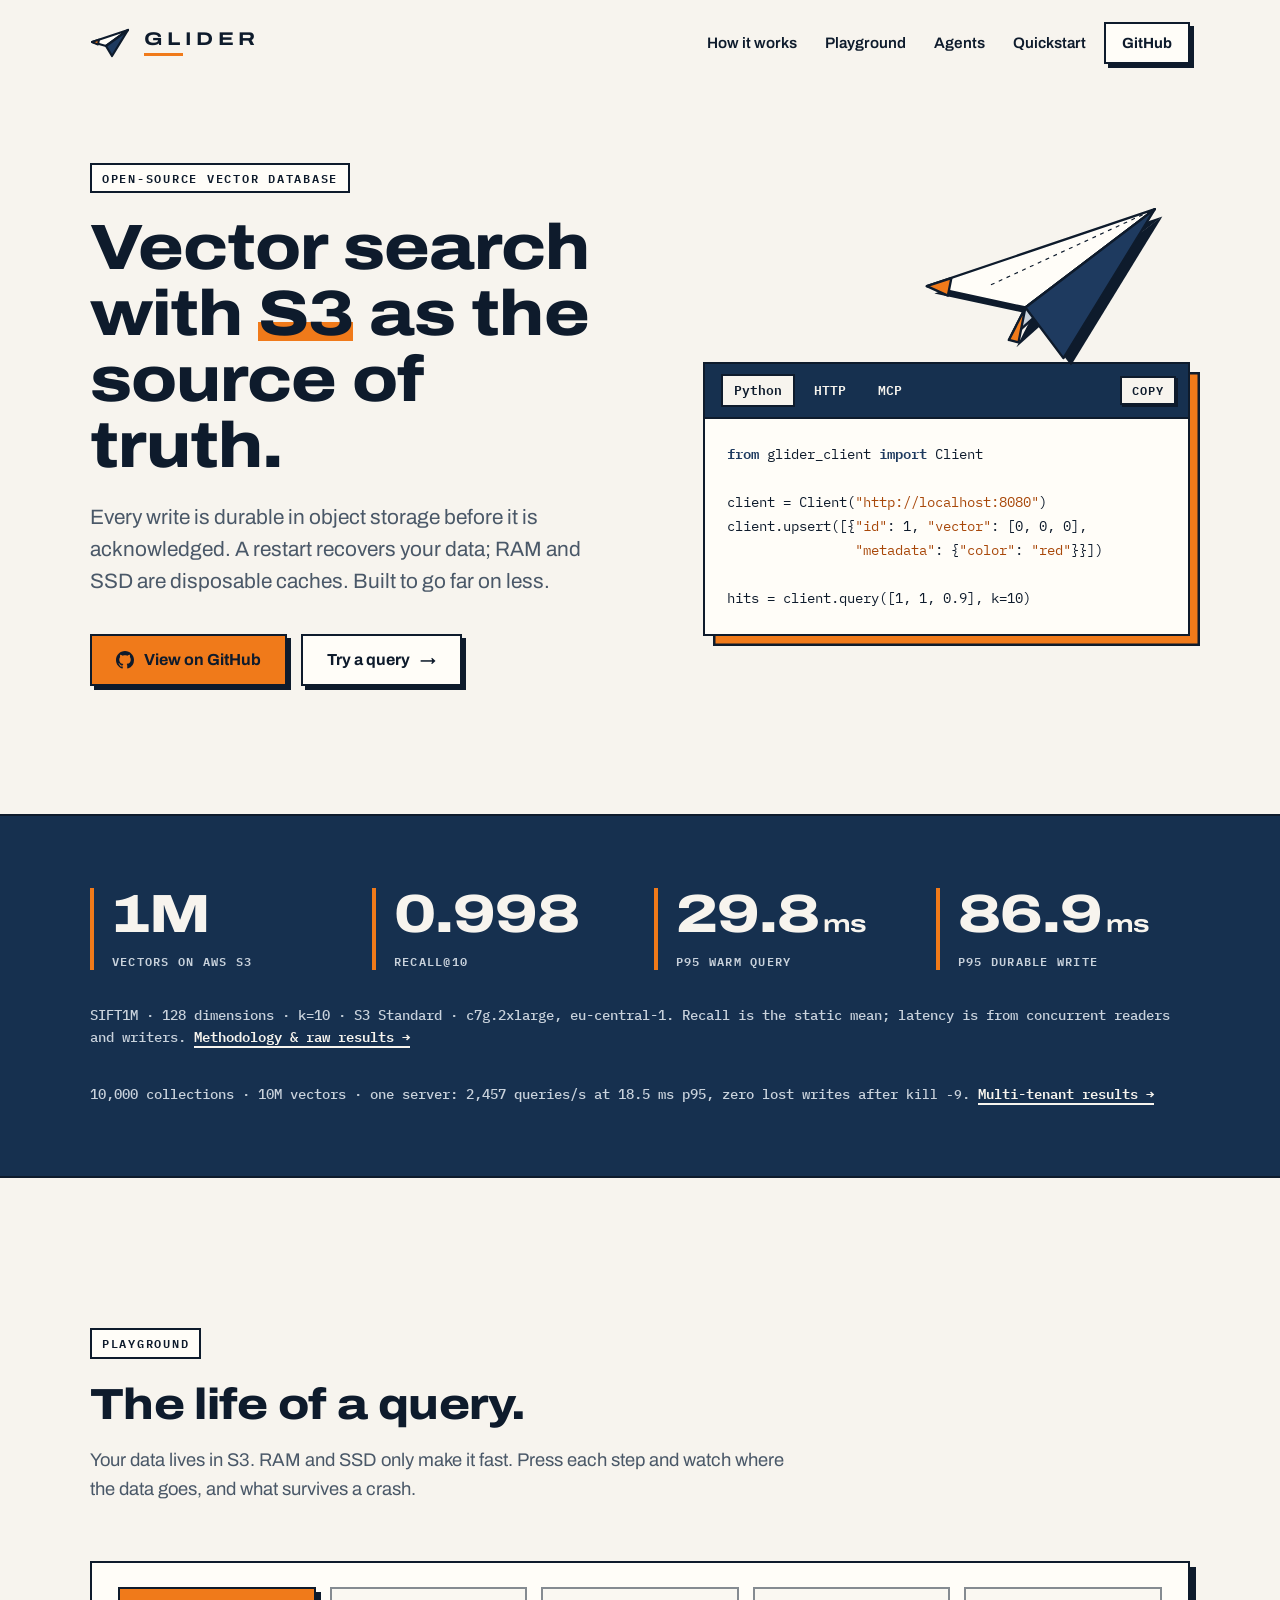
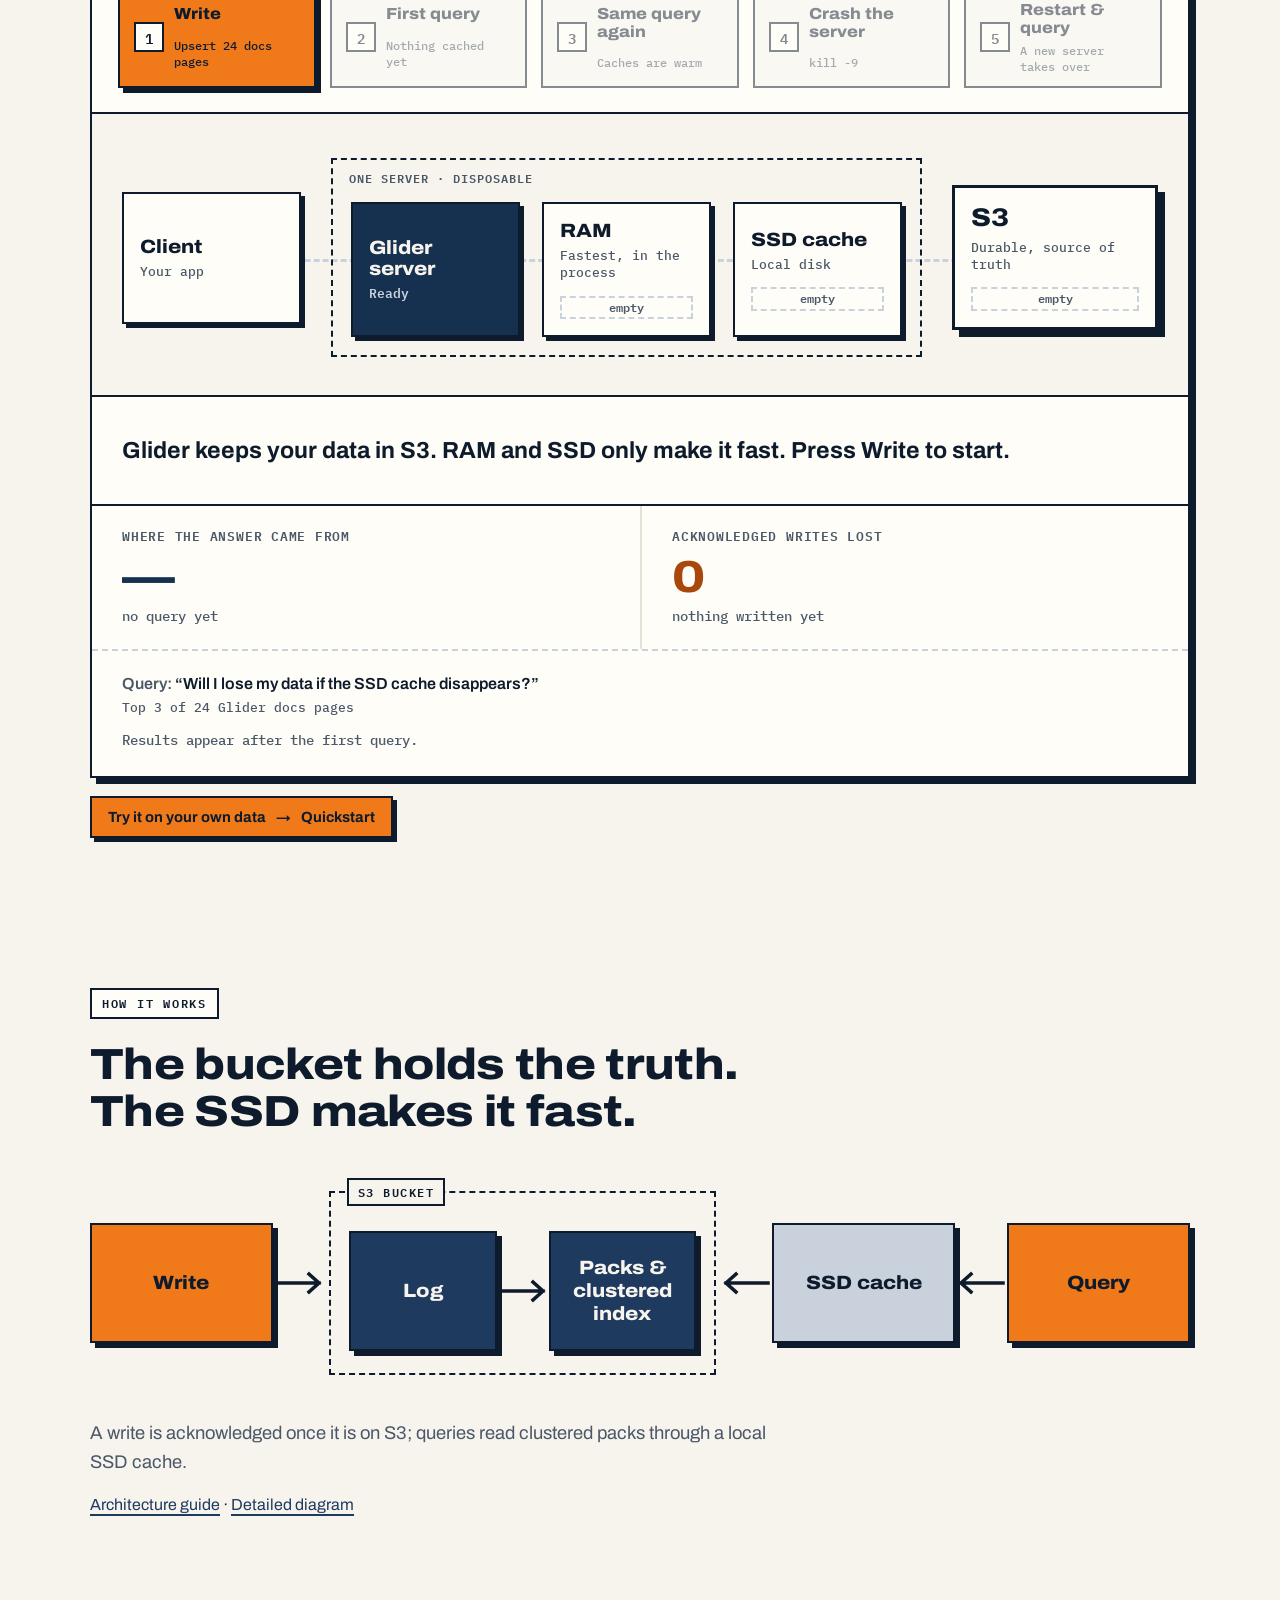
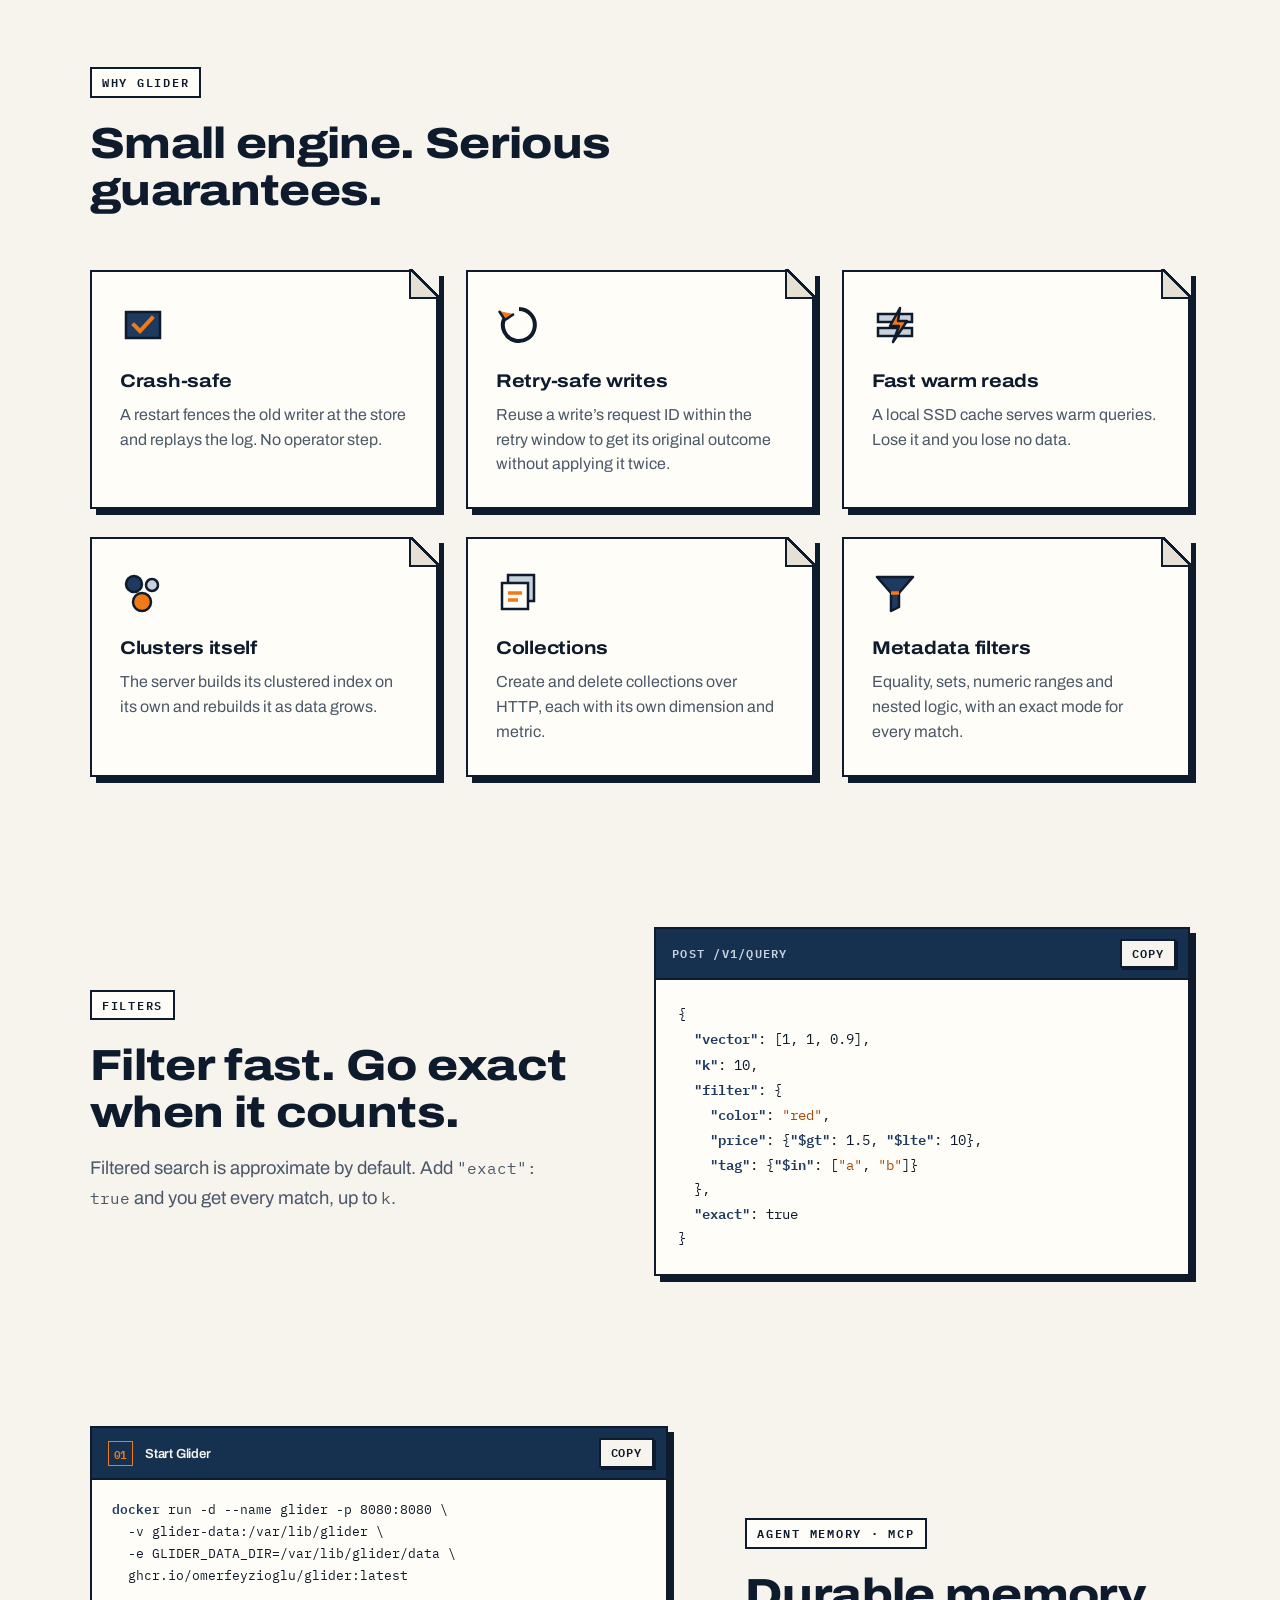
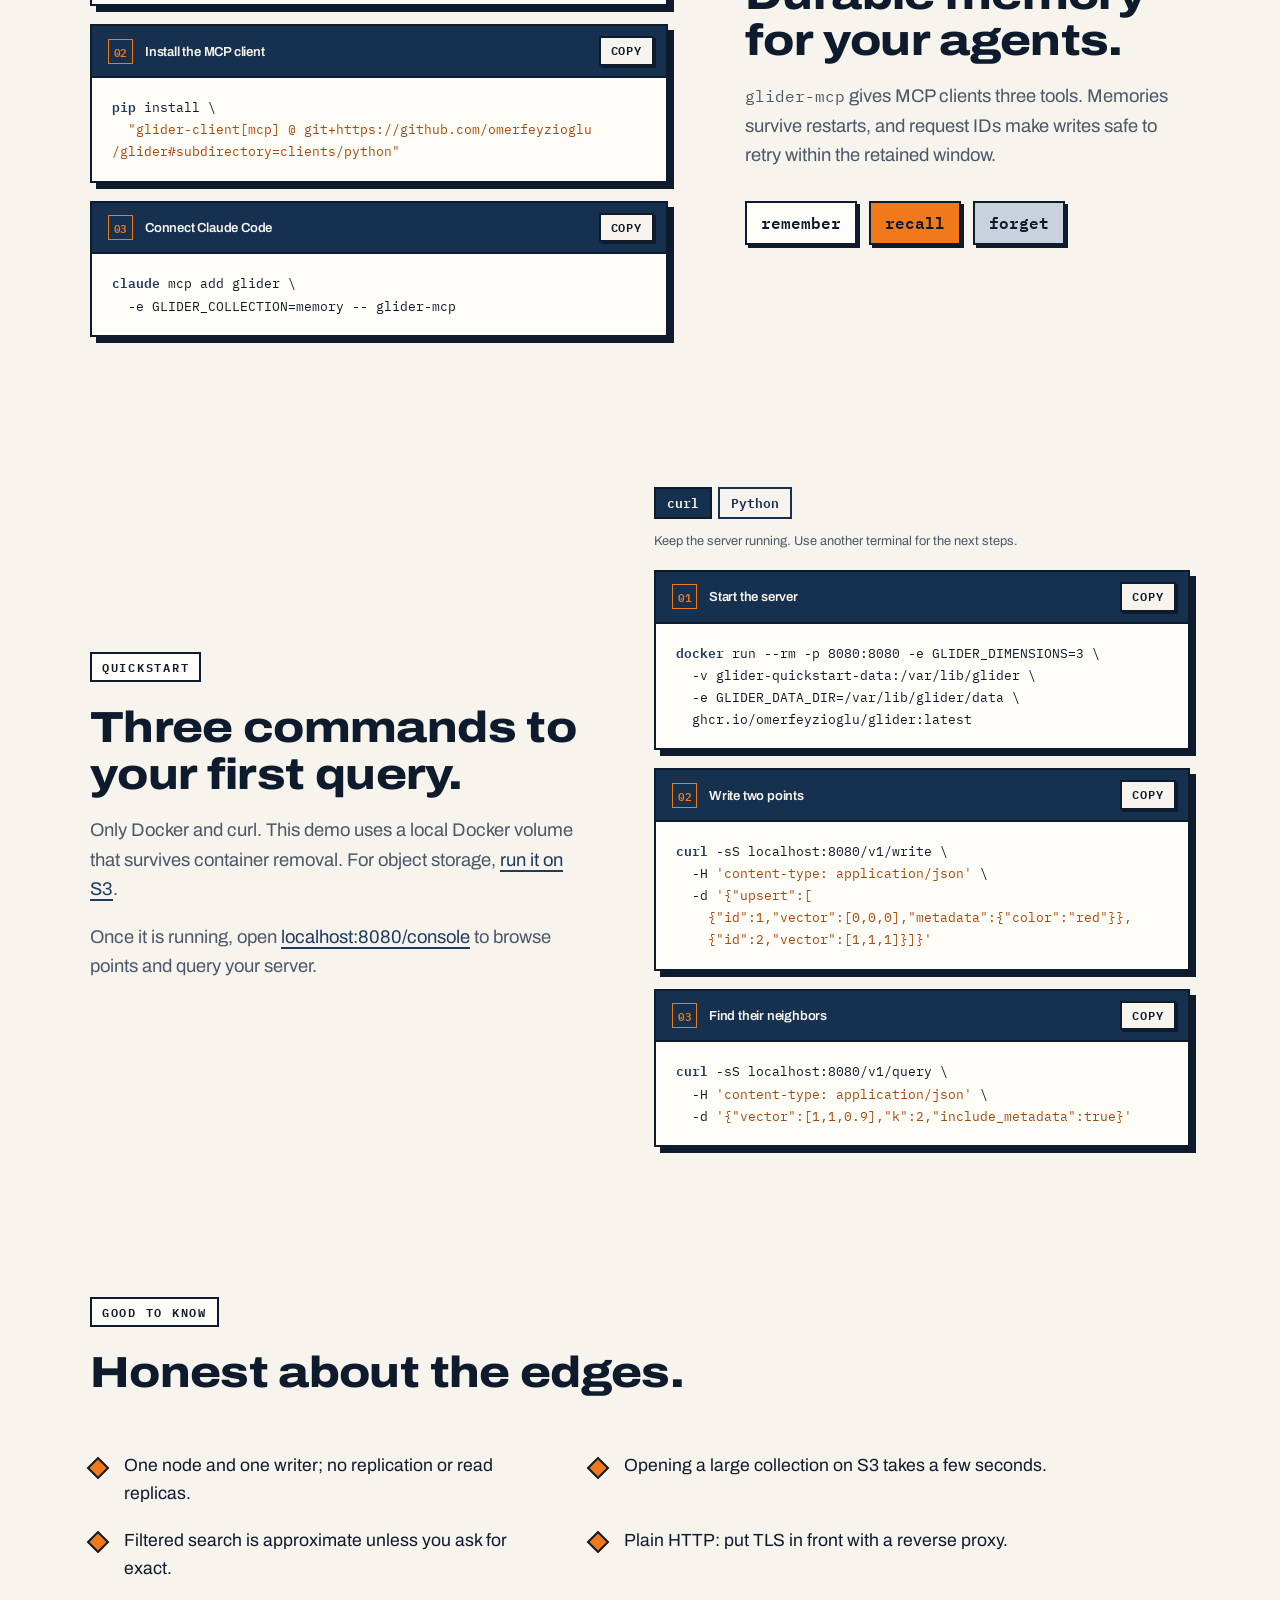
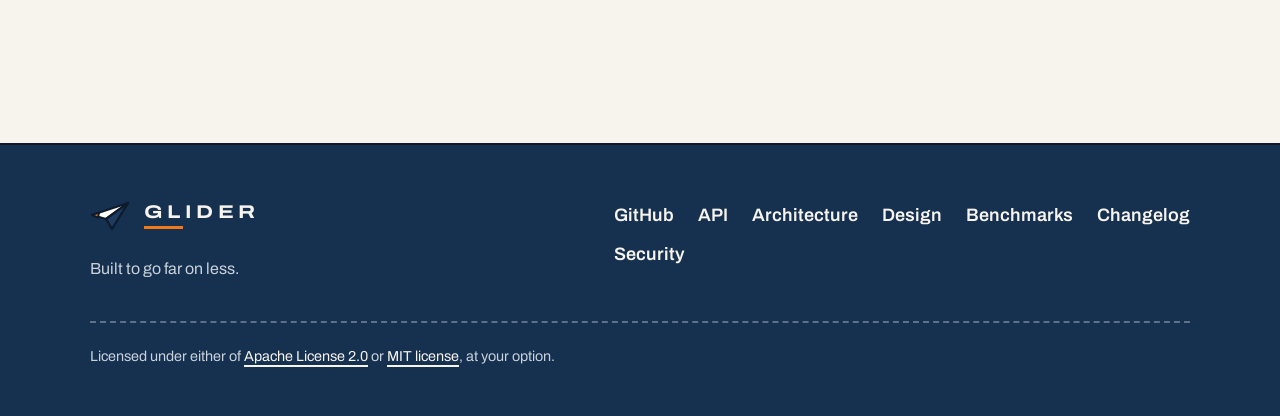
==== site/index.html @ b4ac7ab4 "site: drop the latency counter from the playground The playground shows where each answer came from " ====
<!doctype html>
<html lang="en">
<head>
<meta charset="utf-8">
<meta name="viewport" content="width=device-width, initial-scale=1">
<title>Glider: a vector database with S3 as the source of truth</title>
<meta name="description" content="Glider is an open-source, single-node vector database written in Rust. Object storage is the durable state; crash-safe takeover, clustered ANN search, collections and metadata filters over HTTP/JSON.">
<meta name="color-scheme" content="light">
<meta name="theme-color" content="#F7F4EE">
<meta property="og:title" content="Glider: a vector database with S3 as the source of truth">
<meta property="og:description" content="Single-node, crash-safe vector database in Rust. Durable state lives in S3; local RAM and SSD only accelerate reads. Built to go far on less.">
<meta property="og:type" content="website">
<link rel="icon" href="favicon.svg" type="image/svg+xml">
<link rel="stylesheet" href="playground.css">
<link rel="preconnect" href="https://fonts.googleapis.com">
<link rel="preconnect" href="https://fonts.gstatic.com" crossorigin>
<link rel="stylesheet" href="https://fonts.googleapis.com/css2?family=Archivo:wdth,wght@100..125,400..800&family=IBM+Plex+Mono:wght@400;500;600&display=swap">
<style>
:root{
  --paper:#F7F4EE; --sheet:#FFFDF8; --fold:#E6E0D4;
  --ink:#0E1B2C; --navy:#16304F; --steel:#1E3A5F; --silver:#C9D2DC;
  --orange:#F07A1A; --orange-ink:#A8480A;
  --muted:#4A5868;
  --line:2.5px;
  --sans:"Archivo",ui-sans-serif,system-ui,-apple-system,"Segoe UI",Roboto,sans-serif;
  --mono:"IBM Plex Mono",ui-monospace,SFMono-Regular,Menlo,Consolas,monospace;
  --gutter:clamp(16px,4vw,40px);
}
*,*::before,*::after{box-sizing:border-box}
html{scroll-behavior:smooth;scroll-padding-top:24px}
body{margin:0;background:var(--paper);color:var(--ink);font:400 18px/1.6 var(--sans);-webkit-font-smoothing:antialiased;-webkit-text-size-adjust:100%;overflow-x:hidden}
img,svg{max-width:100%}
a{color:var(--steel);text-decoration-thickness:2px;text-underline-offset:4px}
a:hover{color:var(--orange-ink)}
:focus-visible{outline:3px solid var(--orange);outline-offset:3px}
p{margin:0}
code{font-family:var(--mono);font-size:.88em}
.wrap{max-width:1180px;margin:0 auto;padding:0 var(--gutter)}
.skip{position:absolute;left:-999px;top:8px;z-index:50;background:var(--ink);color:var(--paper);padding:10px 14px}
.skip:focus{left:8px}
.sr{position:absolute;width:1px;height:1px;margin:-1px;overflow:hidden;clip-path:inset(50%);white-space:nowrap}

/* paper sheets */
.sheet{position:relative;background:var(--sheet);border:var(--line) solid var(--ink);box-shadow:6px 6px 0 var(--ink)}
.dog::after{content:"";position:absolute;top:calc(-1 * var(--line));right:calc(-1 * var(--line));width:30px;height:30px;
  background:linear-gradient(225deg,var(--under,var(--paper)) calc(50% - 1px),var(--ink) calc(50% - 1px) calc(50% + 1.5px),var(--fold) calc(50% + 1.5px));
  border-left:var(--line) solid var(--ink);border-bottom:var(--line) solid var(--ink)}
.stack{box-shadow:10px 10px 0 calc(-1 * var(--line)) var(--orange),10px 10px 0 0 var(--ink)}

/* type */
h1,h2,h3{font-family:var(--sans);font-stretch:115%;font-weight:800;color:var(--ink);margin:0;letter-spacing:-.015em;overflow-wrap:break-word}
h1{font-size:clamp(2.2rem,5vw,4rem);line-height:1.03}
h2{font-size:clamp(1.8rem,3.4vw,2.75rem);line-height:1.08}
h3{font-size:1.15rem;line-height:1.25;font-weight:700}
.eyebrow{display:inline-block;font:600 .78rem/1 var(--mono);letter-spacing:.14em;text-transform:uppercase;color:var(--ink);background:var(--sheet);border:2px solid var(--ink);padding:7px 10px;margin-bottom:22px}
.lede{font-size:clamp(1.1rem,1.8vw,1.3rem);line-height:1.55;color:var(--muted);max-width:32rem;margin-top:22px}
.new{display:inline-block;font:600 .7rem/1 var(--mono);letter-spacing:.08em;text-transform:uppercase;background:var(--orange);color:var(--ink);border:2px solid var(--ink);padding:5px 7px;vertical-align:middle;transform:rotate(-2deg)}

/* header */
.top{padding:22px 0}
.top .wrap{display:flex;align-items:center;justify-content:space-between;gap:16px}
.brand{display:inline-flex;align-items:center;gap:14px;text-decoration:none;color:var(--ink)}
.brand svg{width:40px;height:30px;flex:none}
.word{display:inline-block;font:700 1.15rem/1 var(--sans);font-stretch:125%;letter-spacing:.24em;text-transform:uppercase;padding-bottom:8px;background:linear-gradient(var(--orange),var(--orange)) left bottom/34% 3px no-repeat}
.nav{display:flex;align-items:center;gap:6px}
.nav ul{display:flex;gap:4px;list-style:none;margin:0;padding:0}
.nav ul a{display:block;color:var(--ink);text-decoration:none;font-weight:600;font-size:.95rem;padding:8px 12px}
.nav ul a:hover{background:var(--sheet);box-shadow:inset 0 0 0 2px var(--ink)}
@media (max-width:820px){.nav ul{display:none}}

/* buttons */
.btn{display:inline-flex;align-items:center;gap:10px;min-height:52px;padding:0 24px;font:700 1rem/1 var(--sans);text-decoration:none;color:var(--ink);background:var(--sheet);border:var(--line) solid var(--ink);box-shadow:4px 4px 0 var(--ink);transition:transform .12s ease,box-shadow .12s ease}
.btn:hover{transform:translate(-2px,-2px);box-shadow:6px 6px 0 var(--ink);color:var(--ink)}
.btn:active{transform:translate(4px,4px);box-shadow:0 0 0 var(--ink)}
.btn.go{background:var(--orange)}
.btn.sm{min-height:42px;padding:0 16px;font-size:.92rem}
.btn svg{width:18px;height:18px}
.ctas{display:flex;flex-wrap:wrap;gap:14px;margin-top:36px}

section{padding:clamp(88px,12vw,150px) 0 0}

/* hero */
.hero{padding-top:clamp(36px,6vw,80px)}
.hero-grid{display:grid;grid-template-columns:minmax(0,1.1fr) minmax(0,1fr);gap:clamp(40px,6vw,80px);align-items:center}
.hero h1 .hl{background:linear-gradient(transparent 62%,var(--orange) 62%,var(--orange) 90%,transparent 90%)}
.hero-art{position:relative;padding-top:150px}
.plane{position:absolute;top:-6px;right:4%;width:min(250px,56%);z-index:2;transform:rotate(-4deg)}
@media (max-width:940px){.hero-grid{grid-template-columns:minmax(0,1fr)}.hero-art{padding-top:120px}.plane{width:min(190px,52%);top:0}}

/* code card */
.card{min-width:0}
.card-head{display:flex;align-items:center;justify-content:space-between;gap:12px;background:var(--navy);border-bottom:var(--line) solid var(--ink);padding:10px 12px 10px 16px}
.card-title{font:600 .78rem/1 var(--mono);letter-spacing:.1em;text-transform:uppercase;color:var(--silver)}
.tabs{display:flex;gap:6px}
.tabs button{appearance:none;cursor:pointer;font:600 .8rem/1 var(--mono);padding:8px 11px;color:var(--paper);background:transparent;border:2px solid transparent}
.tabs button:hover{border-color:var(--silver)}
.tabs button[aria-selected="true"]{background:var(--paper);color:var(--ink);border-color:var(--ink)}
.card pre{margin:0;padding:22px 22px 24px;overflow-x:auto;font:400 .86rem/1.75 var(--mono);color:var(--ink);background:var(--sheet)}
.card pre code{font-size:inherit}
.card-foot{display:flex;align-items:center;justify-content:space-between;gap:12px;border-top:2px dashed var(--silver);padding:10px 12px 10px 22px;font:500 .74rem/1.3 var(--mono);color:var(--muted)}
.copy{appearance:none;cursor:pointer;font:600 .74rem/1 var(--mono);letter-spacing:.08em;text-transform:uppercase;color:var(--ink);background:var(--sheet);border:2px solid var(--ink);box-shadow:2px 2px 0 var(--ink);padding:7px 10px}
.copy:active{transform:translate(2px,2px);box-shadow:none}
.card-head .copy{background:var(--paper)}
.k{color:var(--steel);font-weight:600}
.s{color:var(--orange-ink)}
.c{color:#5B6878;font-style:italic}
.p{color:#5B6878;user-select:none}

/* Numbered setup commands */
.setup{min-width:0}.setup-steps{display:grid;gap:18px}.setup-title{display:flex;align-items:center;gap:12px;font:600 .82rem/1.3 var(--sans);color:var(--paper);margin:0}.setup-number{display:grid;place-items:center;flex:none;width:25px;height:25px;border:1px solid var(--orange);color:var(--orange);font:600 .7rem var(--mono)}.setup-step pre{padding:18px 20px;font-size:.79rem;white-space:pre-wrap;overflow-wrap:anywhere}.setup-tabs{margin-bottom:12px}.setup-tabs button{color:var(--navy);border-color:var(--navy)}.setup-tabs button[aria-selected="true"]{background:var(--navy);color:var(--paper)}.setup-tabs button:hover{border-color:var(--orange)}.setup-hint{font-size:.8rem;color:var(--muted);margin:0 0 18px}.setup-step code .s{overflow-wrap:anywhere}.setup-step .copy{flex:none}

/* proof band */
.band{background:var(--navy);color:var(--paper);border-top:var(--line) solid var(--ink);border-bottom:var(--line) solid var(--ink);margin-top:clamp(80px,10vw,130px);padding:clamp(44px,6vw,72px) 0}
.facts{display:grid;grid-template-columns:repeat(4,minmax(0,1fr));gap:28px;margin:0}
.facts div{border-left:4px solid var(--orange);padding-left:18px}
.facts dt{font:600 .78rem/1.3 var(--mono);letter-spacing:.1em;text-transform:uppercase;color:var(--silver);margin-top:12px}
.facts dd{margin:0;font:800 clamp(2.2rem,4.2vw,3.4rem)/1 var(--sans);font-stretch:125%;letter-spacing:-.02em;color:var(--paper)}
.facts dd small{font-size:.45em;font-weight:700;margin-left:4px}
.facts{display:flex;flex-wrap:wrap}
.facts>div{flex:1 1 140px;display:flex;flex-direction:column-reverse;justify-content:flex-end}
.band-note{margin-top:34px;font:500 .9rem/1.5 var(--mono);color:var(--silver)}
.band-note a{color:var(--paper);font-weight:600}
.band-note a:hover{color:var(--orange)}

/* section heads */
.head{max-width:44rem;margin-bottom:clamp(36px,5vw,56px)}
.head p:not(.eyebrow){margin-top:18px;font-size:1.15rem;color:var(--muted)}
.two{display:grid;grid-template-columns:minmax(0,1fr) minmax(0,1.1fr);gap:clamp(36px,6vw,80px);align-items:center}
.two .head{margin-bottom:0}
@media (min-width:941px){.two.flip{grid-template-columns:minmax(0,1.3fr) minmax(0,1fr)}.two.flip>.head{order:2}}
@media (max-width:940px){.two{grid-template-columns:minmax(0,1fr)}}

/* architecture */
.arch{display:flex;align-items:center;gap:0}
.node{flex:1 1 0;min-width:0;display:flex;align-items:center;justify-content:center;text-align:center;min-height:120px;padding:18px 14px;font:800 clamp(1rem,1.5vw,1.25rem)/1.2 var(--sans);font-stretch:112%;background:var(--sheet);border:var(--line) solid var(--ink);box-shadow:5px 5px 0 var(--ink)}
.node.s3{background:var(--steel);color:var(--paper)}
.node.cache{background:var(--silver)}
.node.act{background:var(--orange)}
.bucket{flex:2.3 1 0;min-width:0;position:relative;display:flex;align-items:center;border:var(--line) dashed var(--ink);padding:38px 18px 22px;margin:0 4px}
.bucket .tagline{position:absolute;top:-15px;left:16px;font:600 .78rem/1 var(--mono);letter-spacing:.12em;text-transform:uppercase;background:var(--paper);border:2px solid var(--ink);padding:6px 9px}
.arr{flex:none;width:52px;height:24px;display:block}
.arr.back{transform:scaleX(-1)}
.arch-note{margin-top:44px;max-width:44rem;font-size:1.15rem;color:var(--muted)}
.arch-more{margin-top:14px;font-size:1rem}
@media (max-width:860px){
  .arch,.bucket{flex-direction:column;align-items:stretch}
  .node{min-height:76px}
  .bucket{padding:40px 16px 18px;margin:4px 0}
  .arr{align-self:center;width:24px;height:44px}
  .arr svg{display:block}
  .arr{transform:rotate(90deg);width:44px;height:24px;margin:10px 0}
  .arr.back{transform:rotate(-90deg)}
}

/* features */
.grid{display:grid;grid-template-columns:repeat(3,minmax(0,1fr));gap:28px}
.feat{padding:30px 28px 30px;--under:var(--paper)}
.feat .ic{width:46px;height:46px;margin-bottom:22px;display:block}
.feat p{margin-top:10px;color:var(--muted);font-size:1rem;line-height:1.55}
.feat h3 .new{margin-left:6px}
@media (max-width:980px){.grid{grid-template-columns:repeat(2,minmax(0,1fr))}}
@media (max-width:620px){.grid{grid-template-columns:minmax(0,1fr)}}

/* chips */
.chips{display:flex;flex-wrap:wrap;gap:12px;margin:30px 0 0;padding:0;list-style:none}
.chips li{font:600 1rem/1 var(--mono);padding:12px 14px;background:var(--sheet);border:2px solid var(--ink);box-shadow:3px 3px 0 var(--ink)}
.chips li:nth-child(2){background:var(--orange)}
.chips li:nth-child(3){background:var(--silver)}
.fine{margin-top:22px;font-size:.95rem;color:var(--muted)}

/* limits */
.limits{list-style:none;margin:0;padding:0;display:grid;grid-template-columns:repeat(2,minmax(0,1fr));gap:18px 40px;max-width:60rem}
.limits li{font-size:1.1rem;padding-left:34px;position:relative}
.limits li::before{content:"";position:absolute;left:0;top:.42em;width:16px;height:16px;background:var(--orange);border:2px solid var(--ink);transform:rotate(45deg)}
@media (max-width:720px){.limits{grid-template-columns:minmax(0,1fr)}}

/* footer */
footer{margin-top:clamp(100px,13vw,160px);background:var(--navy);color:var(--paper);border-top:var(--line) solid var(--ink);padding:56px 0 48px}
.fgrid{display:flex;flex-wrap:wrap;align-items:flex-start;justify-content:space-between;gap:36px}
footer .brand{color:var(--paper)}
footer .tag{margin-top:16px;color:var(--silver);font-size:1rem}
footer ul{list-style:none;margin:0;padding:0;display:flex;flex-wrap:wrap;gap:10px 24px;max-width:36rem}
footer ul a{color:var(--paper);text-decoration:none;font-weight:600}
footer ul a:hover{color:var(--orange);text-decoration:underline}
footer .lic{margin-top:40px;padding-top:22px;border-top:2px dashed rgba(201,210,220,.4);font-size:.9rem;color:var(--silver)}
footer .lic a{color:var(--paper)}

@media (max-width:600px){.card pre{font-size:.76rem;padding:18px 16px 20px}.feat{padding:24px 22px}}
@media (prefers-reduced-motion: reduce){html{scroll-behavior:auto}.btn,.btn:hover{transition:none;transform:none}}
</style>
</head>
<body>
<a class="skip" href="#main">Skip to content</a>

<svg width="0" height="0" style="position:absolute" aria-hidden="true" focusable="false">
  <defs>
    <symbol id="arrow" viewBox="0 0 52 24"><path d="M4 12H46M36 3l10 9-10 9" fill="none" stroke="#0E1B2C" stroke-width="3.5" stroke-linecap="square"/></symbol>
    <symbol id="mark" viewBox="0 0 40 30"><path d="M2 14 38 2 16 18Z" fill="#FFFDF8" stroke="#0E1B2C" stroke-width="2.2" stroke-linejoin="round"/><path d="M16 18 38 2 22 28Z" fill="#1E3A5F" stroke="#0E1B2C" stroke-width="2.2" stroke-linejoin="round"/><path d="M2 14 9 11.6 8 16.6Z" fill="#F07A1A" stroke="#0E1B2C" stroke-width="2" stroke-linejoin="round"/></symbol>
  </defs>
</svg>

<header class="top">
  <div class="wrap">
    <a class="brand" href="#top" aria-label="Glider, back to top">
      <svg aria-hidden="true"><use href="#mark"/></svg>
      <span class="word">Glider</span>
    </a>
    <nav class="nav" aria-label="Primary">
      <ul>
        <li><a href="#how">How it works</a></li>
        <li><a href="#playground">Playground</a></li>
        <li><a href="#agents">Agents</a></li>
        <li><a href="#quickstart">Quickstart</a></li>
      </ul>
      <a class="btn sm" href="https://github.com/omerfeyzioglu/glider">GitHub</a>
    </nav>
  </div>
</header>

<main id="main">

<div class="hero" id="top">
  <div class="wrap hero-grid">
    <div>
      <p class="eyebrow">Open-source vector database</p>
      <h1>Vector search with <span class="hl">S3</span> as the source of truth.</h1>
      <p class="lede">Every write is durable in object storage before it is acknowledged. A restart recovers your data; RAM and SSD are disposable caches. Built to go far on less.</p>
      <div class="ctas">
        <a class="btn go" href="https://github.com/omerfeyzioglu/glider">
          <svg viewBox="0 0 16 16" aria-hidden="true" fill="currentColor"><path d="M8 0C3.58 0 0 3.58 0 8c0 3.54 2.29 6.53 5.47 7.59.4.07.55-.17.55-.38 0-.19-.01-.82-.01-1.49-2.01.37-2.53-.49-2.69-.94-.09-.23-.48-.94-.82-1.13-.28-.15-.68-.52-.01-.53.63-.01 1.08.58 1.23.82.72 1.21 1.87.87 2.33.66.07-.52.28-.87.51-1.07-1.78-.2-3.64-.89-3.64-3.95 0-.87.31-1.59.82-2.15-.08-.2-.36-1.02.08-2.12 0 0 .67-.21 2.2.82.64-.18 1.32-.27 2-.27.68 0 1.36.09 2 .27 1.53-1.04 2.2-.82 2.2-.82.44 1.1.16 1.92.08 2.12.51.56.82 1.27.82 2.15 0 3.07-1.87 3.75-3.65 3.95.29.25.54.73.54 1.48 0 1.07-.01 1.93-.01 2.2 0 .21.15.46.55.38A8.013 8.013 0 0016 8c0-4.42-3.58-8-8-8z"/></svg>
          View on GitHub
        </a>
        <a class="btn" href="#playground">Try a query <span aria-hidden="true">&rarr;</span></a>
      </div>
    </div>

    <div class="hero-art">
      <svg class="plane" viewBox="0 0 320 210" aria-hidden="true" focusable="false">
        <g transform="translate(9 10)" fill="#0E1B2C">
          <path d="M8 92 306 14 132 128Z"/><path d="M132 128 306 14 176 196Z"/><path d="M132 128 306 14 108 168Z"/>
        </g>
        <g stroke="#0E1B2C" stroke-width="3" stroke-linejoin="round">
          <path d="M8 92 306 14 132 128Z" fill="#FFFDF8"/>
          <path d="M132 128 306 14 108 168Z" fill="#C9D2DC"/>
          <path d="M132 128 306 14 176 196Z" fill="#1E3A5F"/>
          <path d="M8 92 40 84 34 106Z" fill="#F07A1A"/>
          <path d="M108 168 132 128 120 172Z" fill="#F07A1A"/>
        </g>
        <path d="M90 96 306 14" stroke="#0E1B2C" stroke-width="1.5" stroke-dasharray="5 6" fill="none"/>
      </svg>
      <div class="card sheet stack" data-tabs>
        <div class="card-head">
          <div class="tabs" role="tablist" aria-label="Example">
            <button type="button" role="tab" id="t-py" aria-controls="p-py" aria-selected="true">Python</button>
            <button type="button" role="tab" id="t-http" aria-controls="p-http" aria-selected="false" tabindex="-1">HTTP</button>
            <button type="button" role="tab" id="t-mcp" aria-controls="p-mcp" aria-selected="false" tabindex="-1">MCP</button>
          </div>
        </div>
        <div role="tabpanel" id="p-py" aria-labelledby="t-py" tabindex="0"><pre><code><span class="k">from</span> glider_client <span class="k">import</span> Client

client = Client(<span class="s">"http://localhost:8080"</span>)
client.upsert([{<span class="s">"id"</span>: 1, <span class="s">"vector"</span>: [0, 0, 0],
                <span class="s">"metadata"</span>: {<span class="s">"color"</span>: <span class="s">"red"</span>}}])

hits = client.query([1, 1, 0.9], k=10)</code></pre></div>
        <div role="tabpanel" id="p-http" aria-labelledby="t-http" tabindex="0" hidden><pre><code><span class="k">curl</span> -sS localhost:8080/v1/query \
  -H <span class="s">'content-type: application/json'</span> \
  -d <span class="s">'{"vector":[1,1,0.9],"k":10}'</span></code></pre></div>
        <div role="tabpanel" id="p-mcp" aria-labelledby="t-mcp" tabindex="0" hidden><pre><code><span class="k">claude</span> mcp add glider \
  -e GLIDER_COLLECTION=memory -- glider-mcp</code></pre></div>
      </div>
    </div>
  </div>

  <div class="band">
    <div class="wrap">
      <h2 class="sr">Measured results</h2>
      <dl class="facts">
        <div><dt>vectors on AWS S3</dt><dd>1M</dd></div>
        <div><dt>recall@10</dt><dd>0.998</dd></div>
        <div><dt>p95 warm query</dt><dd>29.8<small>ms</small></dd></div>
        <div><dt>p95 durable write</dt><dd>86.9<small>ms</small></dd></div>
      </dl>
      <p class="band-note">SIFT1M &middot; 128 dimensions &middot; k=10 &middot; S3 Standard &middot; c7g.2xlarge, eu-central-1. Recall is the static mean; latency is from concurrent readers and writers. <a href="https://github.com/omerfeyzioglu/glider/blob/main/benchmarks/M39.md#current-main-on-s3">Methodology &amp; raw results &rarr;</a></p>
      <p class="band-note">10,000 collections &middot; 10M vectors &middot; one server: 2,457 queries/s at 18.5&nbsp;ms p95, zero lost writes after <code>kill -9</code>. <a href="https://github.com/omerfeyzioglu/glider/blob/main/BENCHMARKS.md#multi-tenant-server-scenario">Multi-tenant results &rarr;</a></p>
    </div>
  </div>
</div>

<section id="playground" aria-labelledby="pg-title">
  <div class="wrap">
    <div class="head">
      <p class="eyebrow">Playground</p>
      <h2 id="pg-title">The life of a query.</h2>
      <p>Your data lives in S3. RAM and SSD only make it fast. Press each step and watch where the data goes, and what survives a crash.</p>
    </div>
    <div class="sheet pg" id="pg-app">
      <ol class="pg-steps" id="pg-steps" aria-label="Steps"></ol>
      <div class="pg-stage" id="pg-stage">
        <div class="pg-node pg-client" data-node="client"><strong>Client</strong><span>Your app</span></div>
        <div class="pg-machine" id="pg-machine">
          <p class="pg-machine-label">One server &middot; disposable</p>
          <div class="pg-node pg-server" data-node="server"><strong>Glider server</strong><span id="pg-server-state">Ready</span></div>
          <div class="pg-node pg-tier" data-node="ram"><strong>RAM</strong><span>Fastest, in the process</span><i class="pg-fill" aria-hidden="true"></i></div>
          <div class="pg-node pg-tier" data-node="ssd"><strong>SSD cache</strong><span>Local disk</span><i class="pg-fill" aria-hidden="true"></i></div>
        </div>
        <div class="pg-node pg-tier pg-s3" data-node="s3"><strong>S3</strong><span>Durable, source of truth</span><i class="pg-fill" aria-hidden="true"></i></div>
        <span class="pg-token" id="pg-token" aria-hidden="true" hidden></span>
      </div>
      <div class="pg-say">
        <p class="pg-caption" id="pg-caption" role="status" aria-live="polite"></p>
        <button type="button" class="pg-reset" id="pg-reset">Start over</button>
      </div>
      <dl class="pg-counters">
        <div><dt>Where the answer came from</dt><dd id="pg-source"></dd><dd class="pg-note" id="pg-source-note"></dd></div>
        <div class="pg-lost"><dt>Acknowledged writes lost</dt><dd id="pg-lost">0</dd><dd class="pg-note" id="pg-lost-note"></dd></div>
      </dl>
      <div class="pg-answer">
        <p class="pg-question">Query: <q id="pg-question"></q> <span id="pg-scope"></span></p>
        <ol class="pg-results" id="pg-results" aria-label="Top 3 results"></ol>
        <p class="pg-empty" id="pg-empty"></p>
      </div>
    </div>
    <p class="pg-cta"><a class="btn sm go" href="#quickstart">Try it on your own data <span aria-hidden="true">&rarr;</span> Quickstart</a></p>
    <noscript><p>Enable JavaScript to step through the playground, or <a href="#quickstart">run Glider locally</a>.</p></noscript>
  </div>
</section>

<section id="how" aria-labelledby="how-title">
  <div class="wrap">
    <div class="head">
      <p class="eyebrow">How it works</p>
      <h2 id="how-title">The bucket holds the truth. The SSD makes it fast.</h2>
    </div>
    <div class="arch" role="img" aria-label="Write goes to the log on S3, which is folded into packs and a clustered index on S3. A query reads the packs through the SSD cache.">
      <div class="node act">Write</div>
      <svg class="arr" aria-hidden="true"><use href="#arrow"/></svg>
      <div class="bucket">
        <span class="tagline">S3 bucket</span>
        <div class="node s3">Log</div>
        <svg class="arr" aria-hidden="true"><use href="#arrow"/></svg>
        <div class="node s3">Packs &amp; clustered index</div>
      </div>
      <svg class="arr back" aria-hidden="true"><use href="#arrow"/></svg>
      <div class="node cache">SSD cache</div>
      <svg class="arr back" aria-hidden="true"><use href="#arrow"/></svg>
      <div class="node act">Query</div>
    </div>
    <p class="arch-note">A write is acknowledged once it is on S3; queries read clustered packs through a local SSD cache.</p>
    <p class="arch-more"><a href="https://github.com/omerfeyzioglu/glider/blob/main/docs/ARCHITECTURE.md">Architecture guide</a> &middot; <a href="runtime.svg">Detailed diagram</a></p>
  </div>
</section>

<section id="why" aria-labelledby="why-title">
  <div class="wrap">
    <div class="head">
      <p class="eyebrow">Why Glider</p>
      <h2 id="why-title">Small engine. Serious guarantees.</h2>
    </div>
    <div class="grid">
      <article class="feat sheet dog">
        <svg class="ic" viewBox="0 0 46 46" aria-hidden="true"><path d="M6 10h34v26H6z" fill="#1E3A5F" stroke="#0E1B2C" stroke-width="2.5"/><path d="M14 23l6 6 12-13" fill="none" stroke="#F07A1A" stroke-width="4" stroke-linecap="square"/></svg>
        <h3>Crash-safe</h3>
        <p>A restart fences the old writer at the store and replays the log. No operator step.</p>
      </article>
      <article class="feat sheet dog">
        <svg class="ic" viewBox="0 0 46 46" aria-hidden="true"><path d="M23 7a16 16 0 1 1-15 10" fill="none" stroke="#0E1B2C" stroke-width="4"/><path d="M3 9l6 9 9-6" fill="#F07A1A" stroke="#0E1B2C" stroke-width="2.5" stroke-linejoin="round"/></svg>
        <h3>Retry-safe writes</h3>
        <p>Reuse a write&rsquo;s request ID within the retry window to get its original outcome without applying it twice.</p>
      </article>
      <article class="feat sheet dog">
        <svg class="ic" viewBox="0 0 46 46" aria-hidden="true"><path d="M6 12h34v8H6zM6 26h34v8H6z" fill="#C9D2DC" stroke="#0E1B2C" stroke-width="2.5"/><path d="M28 6 18 24h9l-6 16 14-21h-9z" fill="#F07A1A" stroke="#0E1B2C" stroke-width="2.5" stroke-linejoin="round"/></svg>
        <h3>Fast warm reads</h3>
        <p>A local SSD cache serves warm queries. Lose it and you lose no data.</p>
      </article>
      <article class="feat sheet dog">
        <svg class="ic" viewBox="0 0 46 46" aria-hidden="true"><circle cx="14" cy="15" r="8" fill="#1E3A5F" stroke="#0E1B2C" stroke-width="2.5"/><circle cx="32" cy="16" r="6" fill="#C9D2DC" stroke="#0E1B2C" stroke-width="2.5"/><circle cx="22" cy="33" r="9" fill="#F07A1A" stroke="#0E1B2C" stroke-width="2.5"/></svg>
        <h3>Clusters itself</h3>
        <p>The server builds its clustered index on its own and rebuilds it as data grows.</p>
      </article>
      <article class="feat sheet dog">
        <svg class="ic" viewBox="0 0 46 46" aria-hidden="true"><path d="M12 6h26v26H12z" fill="#C9D2DC" stroke="#0E1B2C" stroke-width="2.5"/><path d="M6 14h26v26H6z" fill="#FFFDF8" stroke="#0E1B2C" stroke-width="2.5"/><path d="M12 24h14M12 31h10" stroke="#F07A1A" stroke-width="3.5"/></svg>
        <h3>Collections</h3>
        <p>Create and delete collections over HTTP, each with its own dimension and metric.</p>
      </article>
      <article class="feat sheet dog">
        <svg class="ic" viewBox="0 0 46 46" aria-hidden="true"><path d="M5 8h36L27 24v14l-8 4V24Z" fill="#1E3A5F" stroke="#0E1B2C" stroke-width="2.5" stroke-linejoin="round"/><path d="M19 24h8" stroke="#F07A1A" stroke-width="3.5"/></svg>
        <h3>Metadata filters</h3>
        <p>Equality, sets, numeric ranges and nested logic, with an exact mode for every match.</p>
      </article>
    </div>
  </div>
</section>

<section id="filters" aria-labelledby="filters-title">
  <div class="wrap two">
    <div class="head">
      <p class="eyebrow">Filters</p>
      <h2 id="filters-title">Filter fast. Go exact when it counts.</h2>
      <p>Filtered search is approximate by default. Add <code>"exact": true</code> and you get every match, up to <code>k</code>.</p>
    </div>
    <div class="card sheet" data-copy>
      <div class="card-head"><span class="card-title">POST /v1/query</span></div>
<pre><code>{
  <span class="k">"vector"</span>: [1, 1, 0.9],
  <span class="k">"k"</span>: 10,
  <span class="k">"filter"</span>: {
    <span class="k">"color"</span>: <span class="s">"red"</span>,
    <span class="k">"price"</span>: {<span class="k">"$gt"</span>: 1.5, <span class="k">"$lte"</span>: 10},
    <span class="k">"tag"</span>: {<span class="k">"$in"</span>: [<span class="s">"a"</span>, <span class="s">"b"</span>]}
  },
  <span class="k">"exact"</span>: true
}</code></pre>
    </div>
  </div>
</section>

<section id="agents" aria-labelledby="agents-title">
  <div class="wrap two flip">
    <div class="head">
      <p class="eyebrow">Agent memory &middot; MCP</p>
      <h2 id="agents-title">Durable memory for your agents.</h2>
      <p><code>glider-mcp</code> gives MCP clients three tools. Memories survive restarts, and request IDs make writes safe to retry within the retained window.</p>
      <ul class="chips" aria-label="MCP tools">
        <li>remember</li><li>recall</li><li>forget</li>
      </ul>
    </div>
    <div class="setup"><div class="setup-steps">
<div class="card sheet setup-step" data-copy>
  <div class="card-head"><h3 class="setup-title"><span class="setup-number">01</span>Start Glider</h3></div>
  <pre><code><span class="k">docker</span> run -d --name glider -p 8080:8080 \
  -v glider-data:/var/lib/glider \
  -e GLIDER_DATA_DIR=/var/lib/glider/data \
  ghcr.io/omerfeyzioglu/glider:latest</code></pre>
</div>
<div class="card sheet setup-step" data-copy>
  <div class="card-head"><h3 class="setup-title"><span class="setup-number">02</span>Install the MCP client</h3></div>
  <pre><code><span class="k">pip</span> install \
  <span class="s">"glider-client[mcp] @ git+https://github.com/omerfeyzioglu<wbr>/glider#subdirectory=clients/python"</span></code></pre>
</div>
<div class="card sheet setup-step" data-copy>
  <div class="card-head"><h3 class="setup-title"><span class="setup-number">03</span>Connect Claude Code</h3></div>
  <pre><code><span class="k">claude</span> mcp add glider \
  -e GLIDER_COLLECTION=memory -- glider-mcp</code></pre>
</div>
</div></div>
  </div>
</section>

<section id="quickstart" aria-labelledby="qs-title">
  <div class="wrap two">
    <div class="head">
      <p class="eyebrow">Quickstart</p>
      <h2 id="qs-title">Three commands to your first query.</h2>
      <p>Only Docker and curl. This demo uses a local Docker volume that survives container removal. For object storage, <a href="https://github.com/omerfeyzioglu/glider/blob/main/docs/INSTALL.md#aws">run it on S3</a>.</p>
      <p class="fine">Once it is running, open <a href="http://localhost:8080/console">localhost:8080/console</a> to browse points and query your server.</p>
    </div>
    <div class="setup" data-tabs data-step-tabs>
      <div class="tabs setup-tabs" role="tablist" aria-label="Quickstart">
        <button type="button" role="tab" id="t-qc" aria-controls="p-qc" aria-selected="true">curl</button>
        <button type="button" role="tab" id="t-qp" aria-controls="p-qp" aria-selected="false" tabindex="-1">Python</button>
      </div>
      <p class="setup-hint">Keep the server running. Use another terminal for the next steps.</p>
      <div role="tabpanel" id="p-qc" aria-labelledby="t-qc" tabindex="0"><div class="setup-steps">
<div class="card sheet setup-step" data-copy>
  <div class="card-head"><h3 class="setup-title"><span class="setup-number">01</span>Start the server</h3></div>
  <pre><code><span class="k">docker</span> run --rm -p 8080:8080 -e GLIDER_DIMENSIONS=3 \
  -v glider-quickstart-data:/var/lib/glider \
  -e GLIDER_DATA_DIR=/var/lib/glider/data \
  ghcr.io/omerfeyzioglu/glider:latest</code></pre>
</div>
<div class="card sheet setup-step" data-copy>
  <div class="card-head"><h3 class="setup-title"><span class="setup-number">02</span>Write two points</h3></div>
  <pre><code><span class="k">curl</span> -sS localhost:8080/v1/write \
  -H <span class="s">'content-type: application/json'</span> \
  -d <span class="s">'{"upsert":[
    {"id":1,"vector":[0,0,0],"metadata":{"color":"red"}},
    {"id":2,"vector":[1,1,1]}]}'</span></code></pre>
</div>
<div class="card sheet setup-step" data-copy>
  <div class="card-head"><h3 class="setup-title"><span class="setup-number">03</span>Find their neighbors</h3></div>
  <pre><code><span class="k">curl</span> -sS localhost:8080/v1/query \
  -H <span class="s">'content-type: application/json'</span> \
  -d <span class="s">'{"vector":[1,1,0.9],"k":2,"include_metadata":true}'</span></code></pre>
</div>
</div></div>
      <div role="tabpanel" id="p-qp" aria-labelledby="t-qp" tabindex="0" hidden><div class="setup-steps">
<div class="card sheet setup-step" data-copy>
  <div class="card-head"><h3 class="setup-title"><span class="setup-number">01</span>Start the server</h3></div>
  <pre><code><span class="k">docker</span> run --rm -p 8080:8080 -e GLIDER_DIMENSIONS=3 \
  -v glider-quickstart-data:/var/lib/glider \
  -e GLIDER_DATA_DIR=/var/lib/glider/data \
  ghcr.io/omerfeyzioglu/glider:latest</code></pre>
</div>
<div class="card sheet setup-step" data-copy>
  <div class="card-head"><h3 class="setup-title"><span class="setup-number">02</span>Install the Python client</h3></div>
  <pre><code><span class="k">pip</span> install <span class="s">"git+https://github.com/omerfeyzioglu<wbr>/glider#subdirectory=clients/python"</span></code></pre>
</div>
<div class="card sheet setup-step" data-copy>
  <div class="card-head"><h3 class="setup-title"><span class="setup-number">03</span>Write two points</h3></div>
  <pre><code><span class="k">from</span> glider_client <span class="k">import</span> Client

client = Client(<span class="s">"http://localhost:8080"</span>)

client.upsert([
    {<span class="s">"id"</span>: 1, <span class="s">"vector"</span>: [0, 0, 0], <span class="s">"metadata"</span>: {<span class="s">"color"</span>: <span class="s">"red"</span>}},
    {<span class="s">"id"</span>: 2, <span class="s">"vector"</span>: [1, 1, 1]},
])</code></pre>
</div>
<div class="card sheet setup-step" data-copy>
  <div class="card-head"><h3 class="setup-title"><span class="setup-number">04</span>Find their neighbors</h3></div>
  <pre><code><span class="k">from</span> glider_client <span class="k">import</span> Client

client = Client(<span class="s">"http://localhost:8080"</span>)

<span class="k">for</span> hit <span class="k">in</span> client.query([1, 1, 0.9], k=2):
    print(hit.id, hit.distance)</code></pre>
</div>
</div></div>
    </div>
  </div>
</section>

<section id="limits" aria-labelledby="limits-title">
  <div class="wrap">
    <div class="head">
      <p class="eyebrow">Good to know</p>
      <h2 id="limits-title">Honest about the edges.</h2>
    </div>
    <ul class="limits">
      <li>One node and one writer; no replication or read replicas.</li>
      <li>Opening a large collection on S3 takes a few seconds.</li>
      <li>Filtered search is approximate unless you ask for exact.</li>
      <li>Plain HTTP: put TLS in front with a reverse proxy.</li>
    </ul>
  </div>
</section>
</main>

<footer>
  <div class="wrap">
    <div class="fgrid">
      <div>
        <a class="brand" href="#top" aria-label="Glider, back to top">
          <svg aria-hidden="true"><use href="#mark"/></svg>
          <span class="word">Glider</span>
        </a>
        <p class="tag">Built to go far on less.</p>
      </div>
      <nav aria-label="Documentation">
        <ul>
          <li><a href="https://github.com/omerfeyzioglu/glider">GitHub</a></li>
          <li><a href="https://github.com/omerfeyzioglu/glider/blob/main/docs/API.md">API</a></li>
          <li><a href="https://github.com/omerfeyzioglu/glider/blob/main/docs/ARCHITECTURE.md">Architecture</a></li>
          <li><a href="https://github.com/omerfeyzioglu/glider/blob/main/DESIGN.md">Design</a></li>
          <li><a href="https://github.com/omerfeyzioglu/glider/blob/main/BENCHMARKS.md">Benchmarks</a></li>
          <li><a href="https://github.com/omerfeyzioglu/glider/blob/main/CHANGELOG.md">Changelog</a></li>
          <li><a href="https://github.com/omerfeyzioglu/glider/blob/main/SECURITY.md">Security</a></li>
        </ul>
      </nav>
    </div>
    <p class="lic">Licensed under either of <a href="https://github.com/omerfeyzioglu/glider/blob/main/LICENSE-APACHE">Apache License 2.0</a> or <a href="https://github.com/omerfeyzioglu/glider/blob/main/LICENSE-MIT">MIT license</a>, at your option.</p>
  </div>
</footer>

<script>
(function () {
  function text(pre) {
    var c = pre.cloneNode(true);
    c.querySelectorAll(".p").forEach(function (n) { n.remove(); });
    return c.textContent.replace(/^\n+|\n+$/g, "");
  }
  function addCopy(host, getPre) {
    if (!navigator.clipboard) return;
    var btn = document.createElement("button");
    btn.type = "button";
    btn.className = "copy";
    btn.textContent = "Copy";
    btn.setAttribute("aria-label", "Copy code to clipboard");
    btn.addEventListener("click", function () {
      navigator.clipboard.writeText(text(getPre())).then(function () {
        btn.textContent = "Copied";
      }, function () {
        btn.textContent = "Failed";
      }).then(function () {
        setTimeout(function () { btn.textContent = "Copy"; }, 1600);
      });
    });
    host.appendChild(btn);
  }
  document.querySelectorAll("[data-copy]").forEach(function (card) {
    addCopy(card.querySelector(".card-head"), function () { return card.querySelector("pre"); });
  });
  document.querySelectorAll("[data-tabs]").forEach(function (card) {
    var tabs = Array.prototype.slice.call(card.querySelectorAll('[role="tab"]'));
    function select(t) {
      tabs.forEach(function (o) {
        var on = o === t;
        o.setAttribute("aria-selected", on ? "true" : "false");
        o.tabIndex = on ? 0 : -1;
        document.getElementById(o.getAttribute("aria-controls")).hidden = !on;
      });
    }
    tabs.forEach(function (t, i) {
      t.addEventListener("click", function () { select(t); });
      t.addEventListener("keydown", function (e) {
        var j = e.key === "ArrowRight" ? i + 1 : e.key === "ArrowLeft" ? i - 1 : e.key === "Home" ? 0 : e.key === "End" ? tabs.length - 1 : null;
        if (j === null) return;
        e.preventDefault();
        var n = tabs[(j + tabs.length) % tabs.length];
        select(n); n.focus();
      });
    });
    if (!card.hasAttribute("data-step-tabs")) addCopy(card.querySelector(".card-head"), function () { return card.querySelector('[role="tabpanel"]:not([hidden]) pre'); });
  });
})();
</script>
<script type="module" src="playground.mjs"></script>
</body>
</html>
---- site/playground.css ----
/* The life of a query */
.pg{overflow:hidden}
.pg-steps{display:grid;grid-template-columns:repeat(5,minmax(0,1fr));gap:14px;list-style:none;margin:0;padding:24px 26px;border-bottom:var(--line) solid var(--ink);background:var(--sheet)}
.pg-step{width:100%;height:100%;display:grid;grid-template-columns:auto 1fr;grid-template-rows:auto auto;column-gap:10px;row-gap:4px;align-items:center;text-align:left;padding:12px 14px;cursor:pointer;color:var(--ink);background:var(--paper);border:2px solid var(--ink);box-shadow:3px 3px 0 var(--ink);font:inherit;transition:transform .12s ease,box-shadow .12s ease,background .2s}
.pg-step strong{font:800 1rem/1.15 var(--sans);font-stretch:110%}
.pg-step-num{grid-row:span 2;display:grid;place-items:center;width:30px;height:30px;border:2px solid var(--ink);background:var(--sheet);font:600 .85rem/1 var(--mono)}
.pg-step-detail{font:500 .78rem/1.3 var(--mono);color:var(--muted)}
.pg-step[aria-disabled="true"]{cursor:default}
.pg-step[aria-disabled="true"]:not(.done):not(.running){opacity:.5;box-shadow:none}
.pg-step.running{background:var(--orange);box-shadow:5px 5px 0 var(--ink)}
.pg-step.next{background:var(--orange);box-shadow:5px 5px 0 var(--ink);animation:pg-nudge 1.6s ease-in-out infinite}
.pg-step.next .pg-step-detail{color:var(--ink)}
.pg-step.next[aria-disabled="false"]:hover{transform:translate(-2px,-2px);box-shadow:7px 7px 0 var(--ink)}
.pg-step.done{background:var(--navy);color:var(--paper);box-shadow:3px 3px 0 var(--ink)}
.pg-step.done .pg-step-detail{color:var(--silver)}
.pg-step.done .pg-step-num{background:var(--navy);border-color:var(--paper);color:transparent;position:relative}
.pg-step.done .pg-step-num::after{content:"\2713";position:absolute;inset:0;display:grid;place-items:center;color:var(--orange);font-size:1rem}
.pg-reset{flex:none;appearance:none;cursor:pointer;font:600 .8rem/1 var(--mono);letter-spacing:.06em;text-transform:uppercase;color:var(--ink);background:var(--sheet);border:2px solid var(--ink);box-shadow:2px 2px 0 var(--ink);padding:10px 12px}
.pg-reset[hidden]{display:block;visibility:hidden}
.pg-reset:active{transform:translate(2px,2px);box-shadow:none}

.pg-stage{position:relative;display:grid;grid-template-columns:minmax(0,1fr) minmax(0,3.3fr) minmax(0,1.15fr);gap:30px;align-items:center;padding:44px 30px 38px;background:var(--paper)}
.pg-stage::before{content:"";position:absolute;left:60px;right:60px;top:calc(50% + 4px);border-top:3px dashed var(--silver)}
.pg-machine{position:relative;display:grid;grid-template-columns:repeat(3,minmax(0,1fr));gap:22px;padding:42px 18px 18px;border:var(--line) dashed var(--ink);transition:background .3s}
.pg-machine-label{position:absolute;top:12px;left:16px;margin:0;font:600 .78rem/1 var(--mono);letter-spacing:.08em;text-transform:uppercase;color:var(--muted)}
.pg-node{position:relative;z-index:1;display:flex;flex-direction:column;justify-content:center;gap:6px;min-width:0;min-height:132px;padding:16px;background:var(--sheet);border:var(--line) solid var(--ink);box-shadow:4px 4px 0 var(--ink)}
.pg-node strong{font:800 1.2rem/1.1 var(--sans);font-stretch:112%;color:var(--ink)}
.pg-node span{font:500 .8rem/1.35 var(--mono);color:var(--muted)}
.pg-server{background:var(--navy)}
.pg-server strong{color:var(--paper)}
.pg-server span{color:var(--silver);font-weight:600}
.pg-fill{display:block;margin-top:8px;padding:4px 0;border:2px dashed var(--silver);background:linear-gradient(var(--orange),var(--orange)) left/0% 100% no-repeat;font:600 .74rem/1 var(--mono);font-style:normal;text-align:center;color:var(--muted);transition:background-size .45s ease,border-color .2s}
.pg-fill::after{content:"empty"}
.pg-tier.full .pg-fill{border:2px solid var(--ink);background-size:100% 100%;color:var(--ink)}
.pg-tier.full .pg-fill::after{content:"cached"}
.pg-s3.full .pg-fill::after{content:"every write"}
.pg-s3{border-width:3.5px;box-shadow:7px 7px 0 var(--ink)}
.pg-s3 strong{font-size:1.6rem}
.pg-machine.down{background:repeating-linear-gradient(135deg,transparent 0 10px,rgba(240,122,26,.14) 10px 20px)}
.pg-machine.down .pg-node{border-style:dashed;box-shadow:none}
.pg-machine.down .pg-server{background:var(--sheet)}
.pg-machine.down .pg-server strong{color:var(--muted);text-decoration:line-through;text-decoration-thickness:2px}
.pg-machine.down .pg-server span{color:var(--orange-ink);font-weight:700}
.pg-machine.crashing{animation:pg-shake .6s linear}
.pg-token{position:absolute;left:0;top:0;z-index:3;pointer-events:none;white-space:nowrap;padding:6px 10px;font:600 .8rem/1 var(--mono);color:var(--paper);background:var(--ink);box-shadow:3px 3px 0 var(--orange)}
.pg-token[hidden]{display:none}

.pg-say{display:flex;align-items:center;gap:24px;padding:22px 30px;border-top:var(--line) solid var(--ink);background:var(--sheet)}
.pg-caption{flex:1;margin:0;min-height:2.7em;display:flex;align-items:center;font:700 clamp(1.15rem,1.9vw,1.45rem)/1.35 var(--sans);color:var(--ink)}
.pg-counters{display:grid;grid-template-columns:repeat(2,minmax(0,1fr));margin:0;border-top:var(--line) solid var(--ink)}
.pg-counters>div{display:flex;flex-direction:column;padding:22px 30px 24px;background:var(--sheet)}
.pg-counters>div+div{border-left:2px solid var(--fold)}
.pg-counters dt{order:1;font:600 .8rem/1.3 var(--mono);letter-spacing:.06em;text-transform:uppercase;color:var(--muted)}
.pg-counters dd{order:2;margin:10px 0 0;font:800 clamp(2rem,3.6vw,2.8rem)/1 var(--sans);font-stretch:118%;letter-spacing:-.02em;color:var(--navy)}
.pg-counters dd.pg-note{order:3;margin-top:8px;font:500 .85rem/1.3 var(--mono);letter-spacing:0;color:var(--muted)}
.pg-lost dd:not(.pg-note){color:var(--orange-ink)}

.pg-answer{padding:22px 30px 26px;border-top:2px dashed var(--silver);background:var(--sheet)}
.pg-question{margin:0 0 14px;font:600 1rem/1.4 var(--sans);color:var(--muted)}
.pg-question q{color:var(--ink)}
.pg-question span{display:block;margin-top:4px;font:500 .8rem/1.3 var(--mono)}
.pg-results{display:none;grid-template-columns:repeat(3,minmax(0,1fr));gap:22px;margin:0;padding:0;list-style:none;counter-reset:pg}
.pg-results li{counter-increment:pg;padding-left:14px;border-left:4px solid var(--orange)}
.pg-results a{font:700 1rem/1.3 var(--sans);color:var(--navy)}
.pg-results a::before{content:counter(pg) ". ";color:var(--orange-ink)}
.pg-results p{margin:6px 0 0;font-size:.88rem;line-height:1.5;color:var(--muted)}
.pg-empty{margin:0;font:500 .9rem/1.4 var(--mono);color:var(--muted)}
.pg-has-results .pg-results{display:grid}
.pg-has-results .pg-empty{display:none}

.pg-cta{margin:18px 0 0}
.pg button:focus-visible,.pg a:focus-visible,.pg-cta a:focus-visible{outline:3px solid var(--orange);outline-offset:3px}

@keyframes pg-nudge{0%,100%{box-shadow:5px 5px 0 var(--ink)}50%{box-shadow:5px 5px 0 var(--ink),0 0 0 5px rgba(240,122,26,.35)}}
@keyframes pg-shake{0%,100%{transform:none}20%{transform:translate(-6px,2px)}40%{transform:translate(5px,-2px)}60%{transform:translate(-4px,1px)}80%{transform:translate(3px,0)}}

@media (max-width:860px){
  .pg-steps{grid-template-columns:1fr 1fr;gap:10px}
  .pg-steps li:last-child{grid-column:1/-1}
  .pg-step{grid-template-rows:auto;padding:8px 10px;column-gap:8px}
  .pg-step strong{font-size:.92rem}
  .pg-step-num{grid-row:auto;width:26px;height:26px}
  .pg-step-detail{display:none}
  .pg-stage{grid-template-columns:1fr;gap:22px;padding:26px 18px 30px}
  .pg-stage::before{left:50%;right:auto;top:30px;bottom:30px;border-top:0;border-left:3px dashed var(--silver)}
  .pg-machine{grid-template-columns:1fr 1fr;gap:14px;padding:38px 14px 14px}
  .pg-server{grid-column:1/-1}
  .pg-node{min-height:0;padding:12px 14px;gap:4px}
  .pg-node strong{font-size:1.05rem}
  .pg-s3 strong{font-size:1.3rem}
  .pg-node span{font-size:.74rem}
  .pg-say{flex-direction:column;align-items:stretch;gap:14px;padding:18px}
  .pg-reset{align-self:flex-end}
  .pg-reset[hidden]{display:none}
  .pg-counters{grid-template-columns:1fr}
  .pg-counters>div{display:grid;grid-template-columns:1fr auto;align-items:baseline;column-gap:12px;padding:16px 18px}
  .pg-counters>div+div{border-left:0;border-top:2px solid var(--fold)}
  .pg-counters dt{grid-column:1}
  .pg-counters dd{grid-column:2;grid-row:1/span 2;margin:0;font-size:1.9rem;text-align:right}
  .pg-counters dd.pg-note{grid-column:1;grid-row:2;margin-top:4px;text-align:left;font-size:.8rem}
  .pg-answer{padding:18px 18px 22px}
  .pg-results{grid-template-columns:1fr;gap:12px}
  .pg-results p{display:none}
  .pg-steps{padding:16px}
}
@media (prefers-reduced-motion:reduce){
  .pg-step,.pg-fill,.pg-machine{transition:none}
  .pg-step.next{animation:none}
  .pg-machine.crashing{animation:none}
}
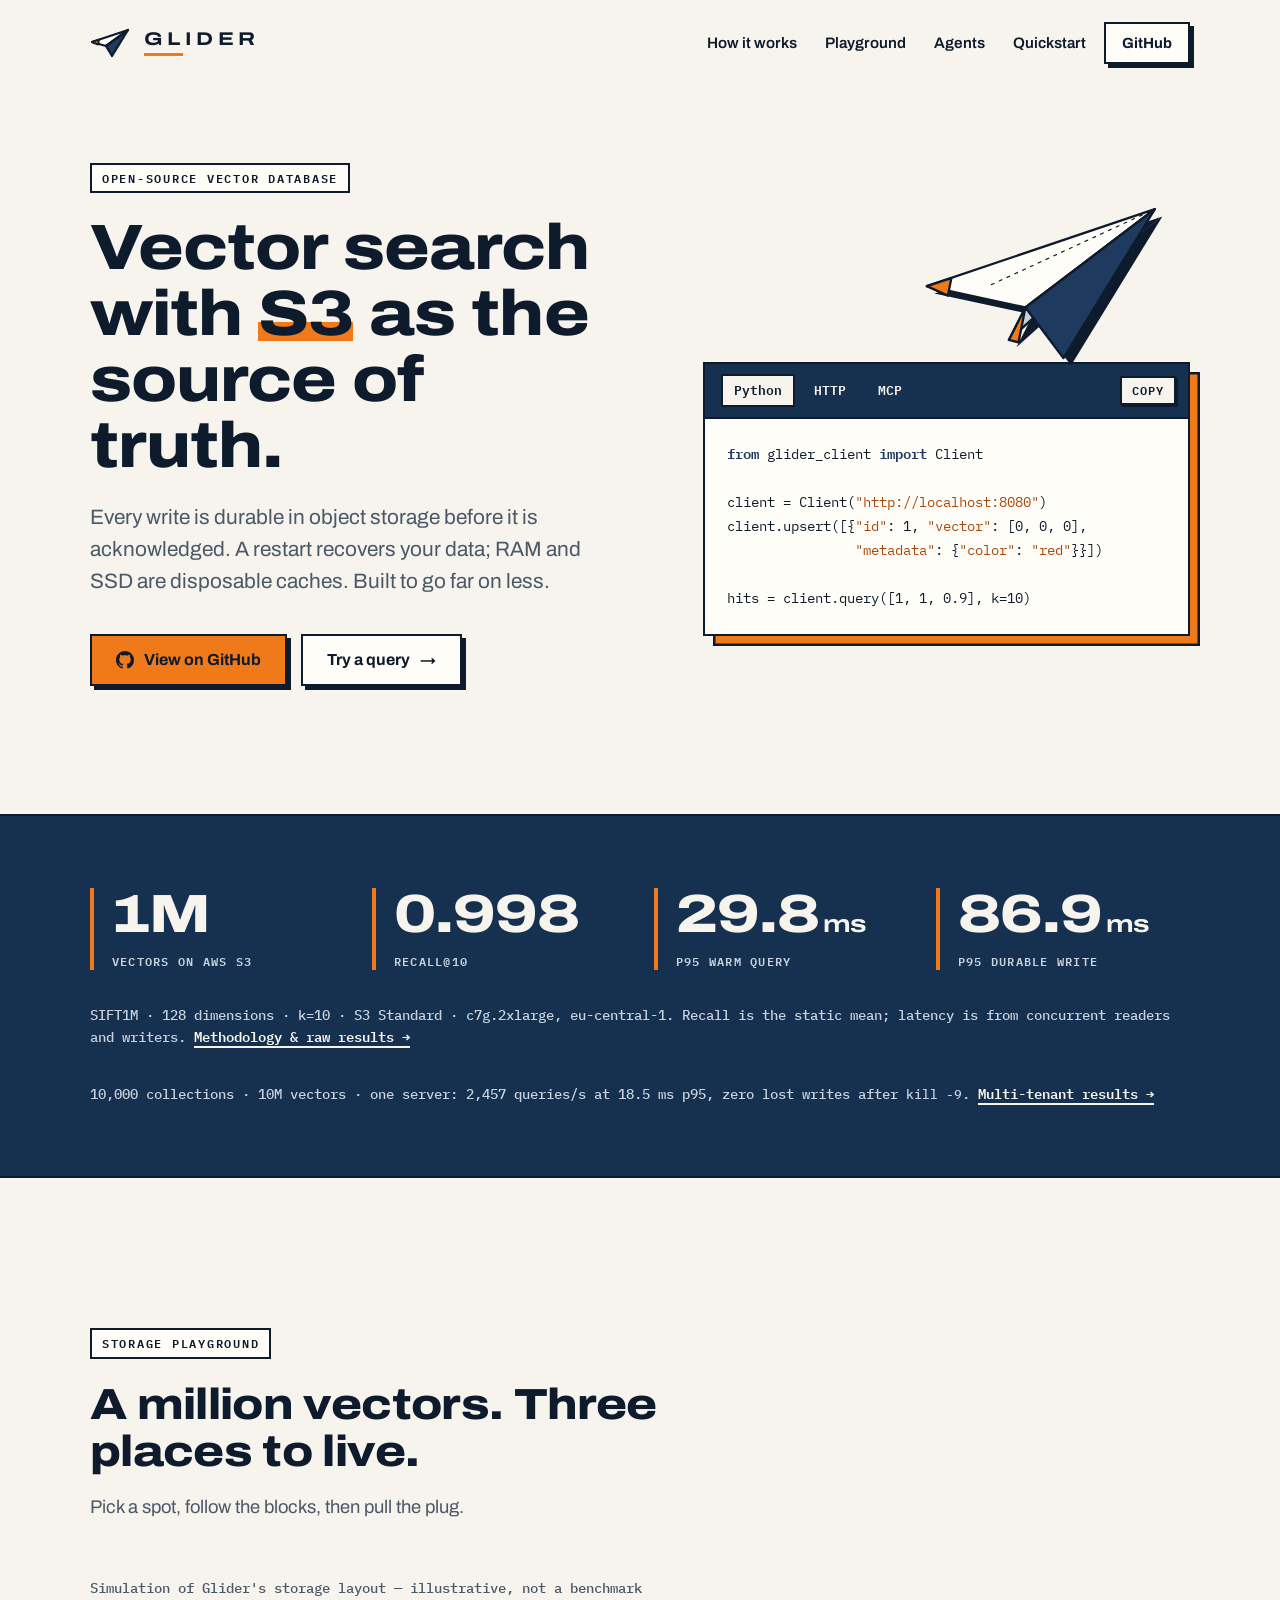
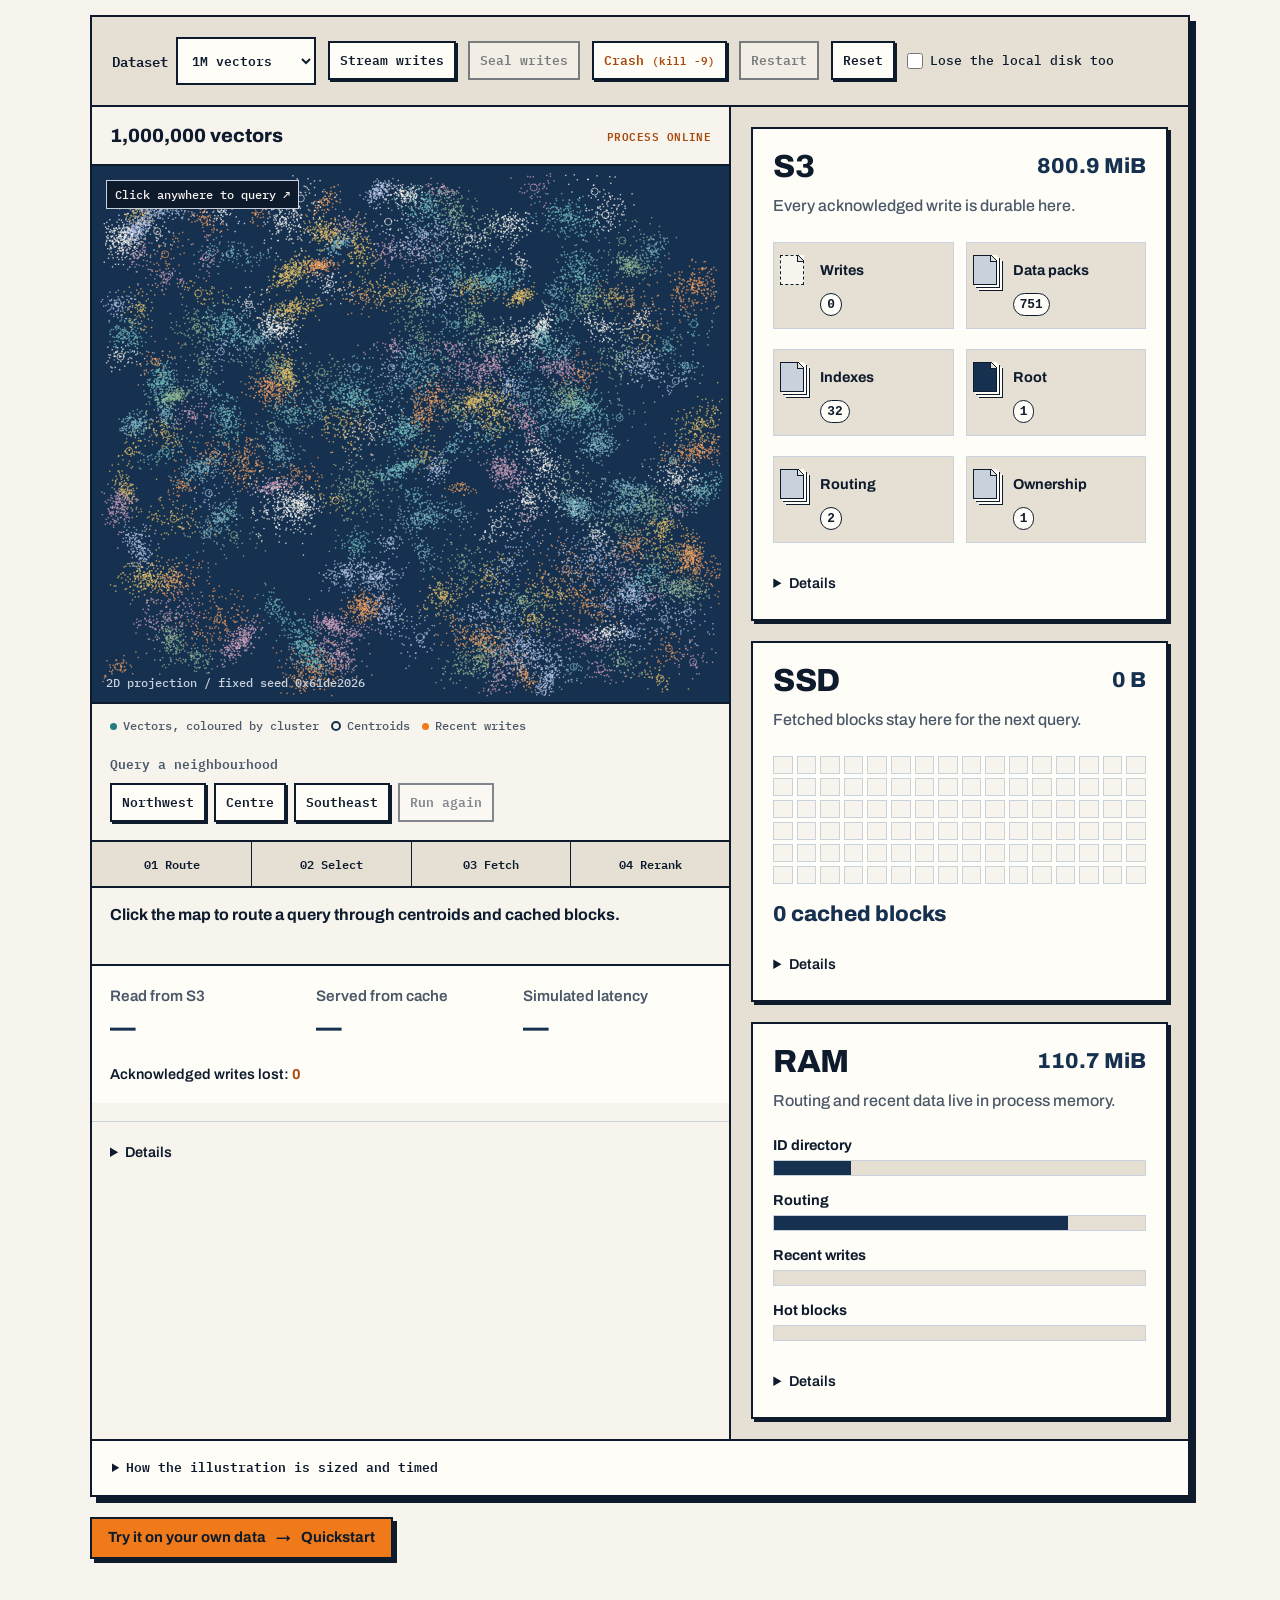
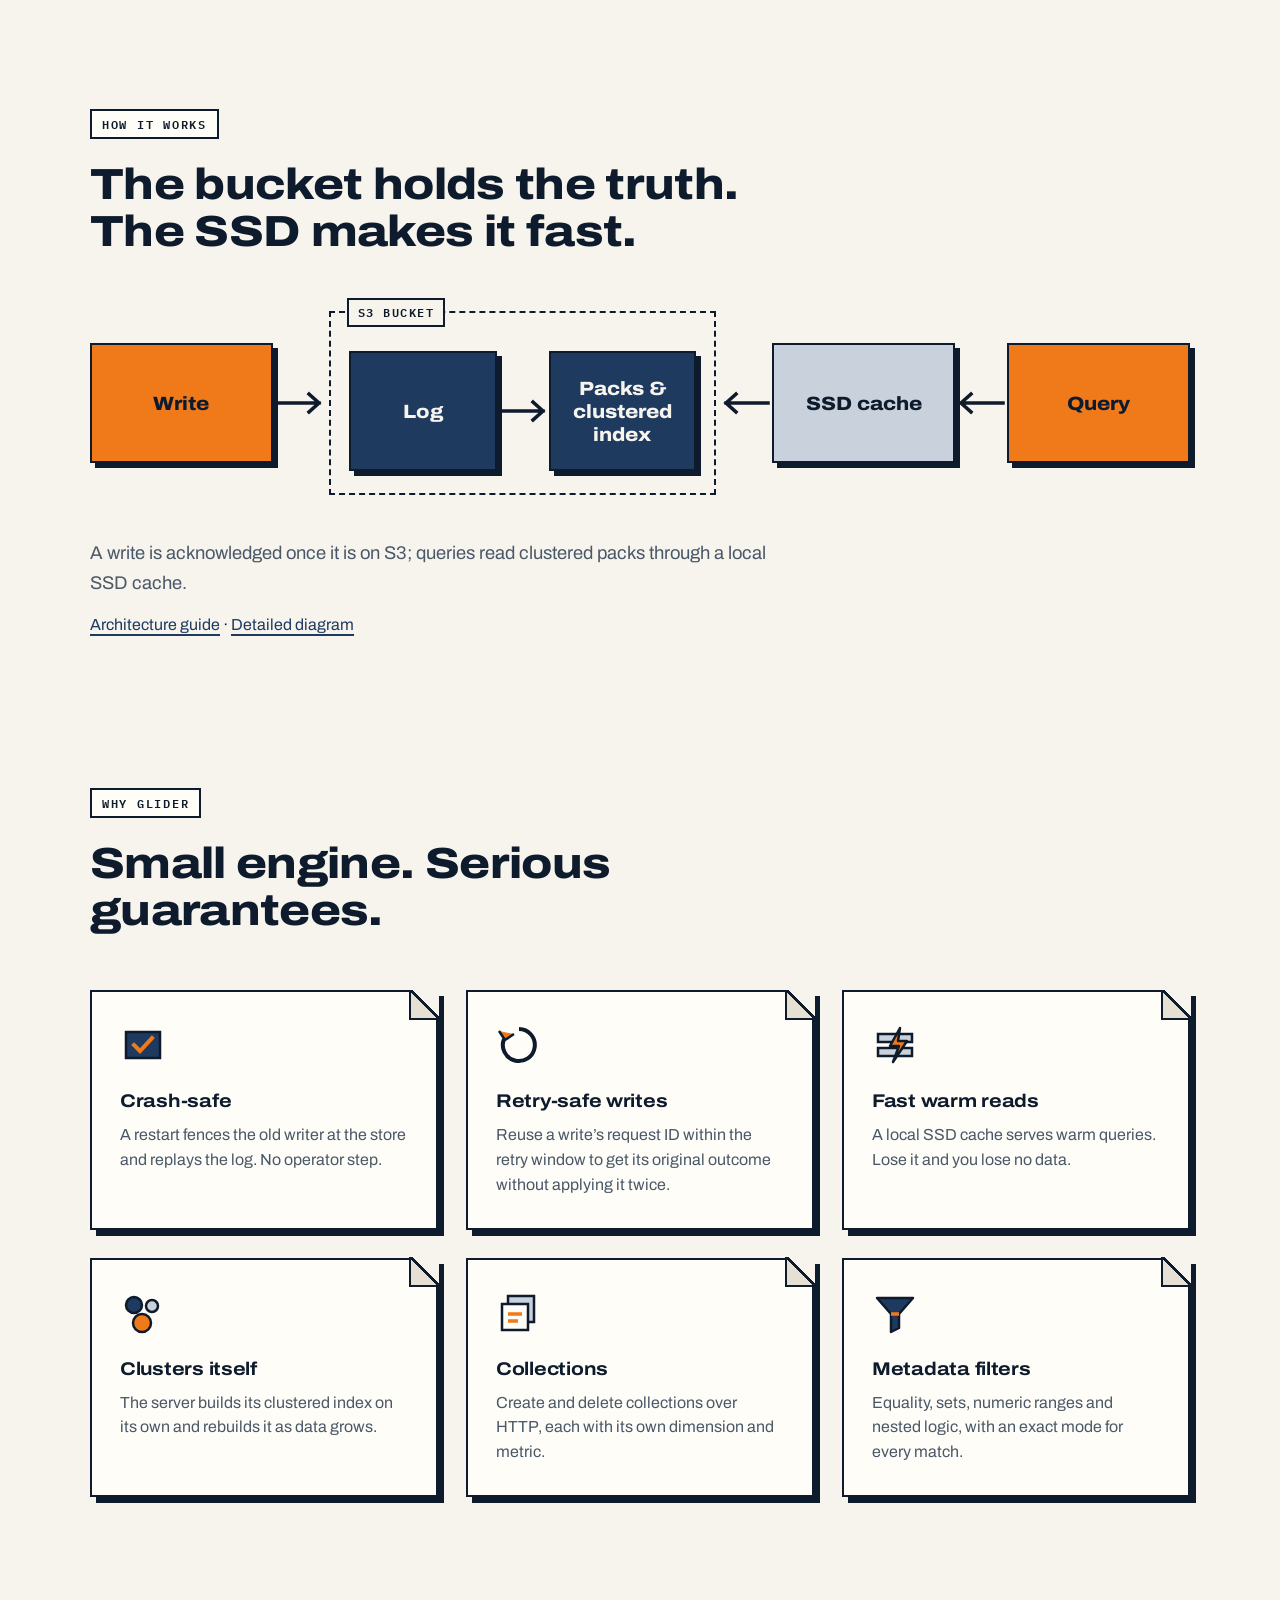
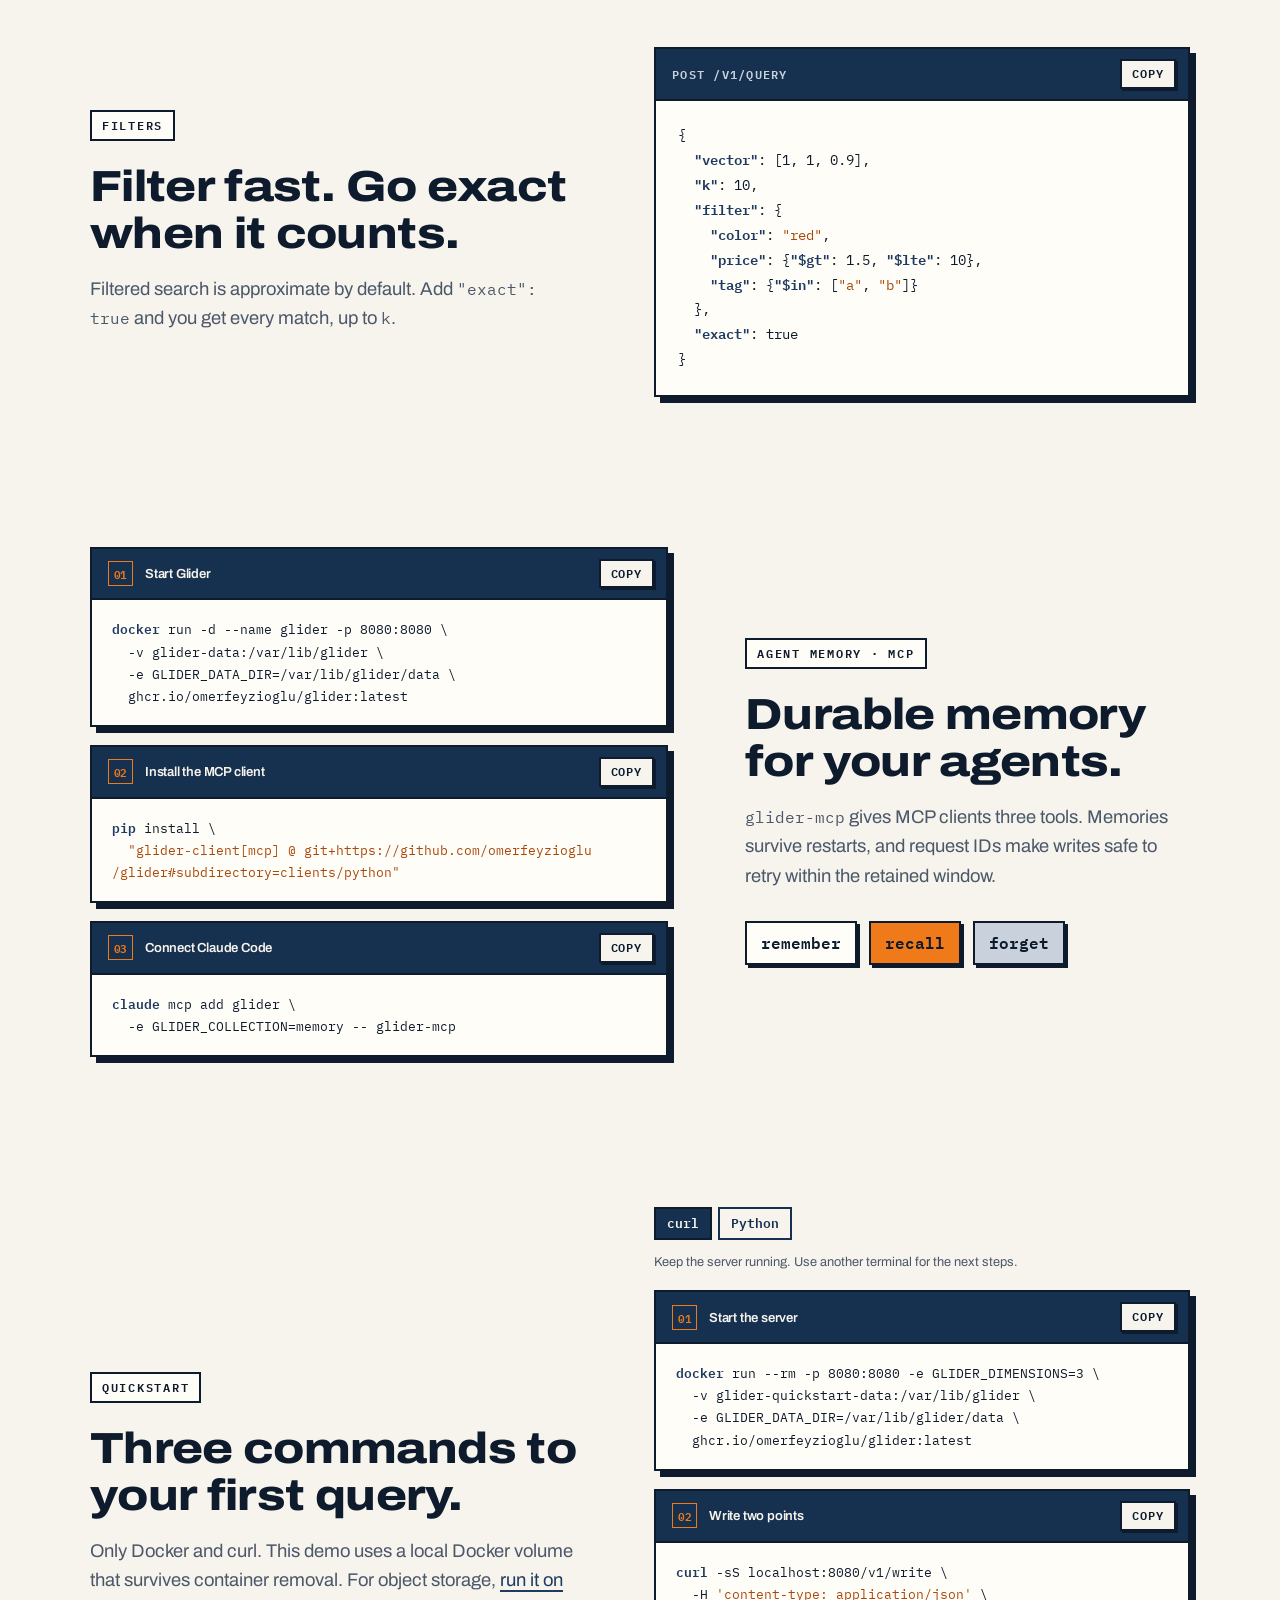
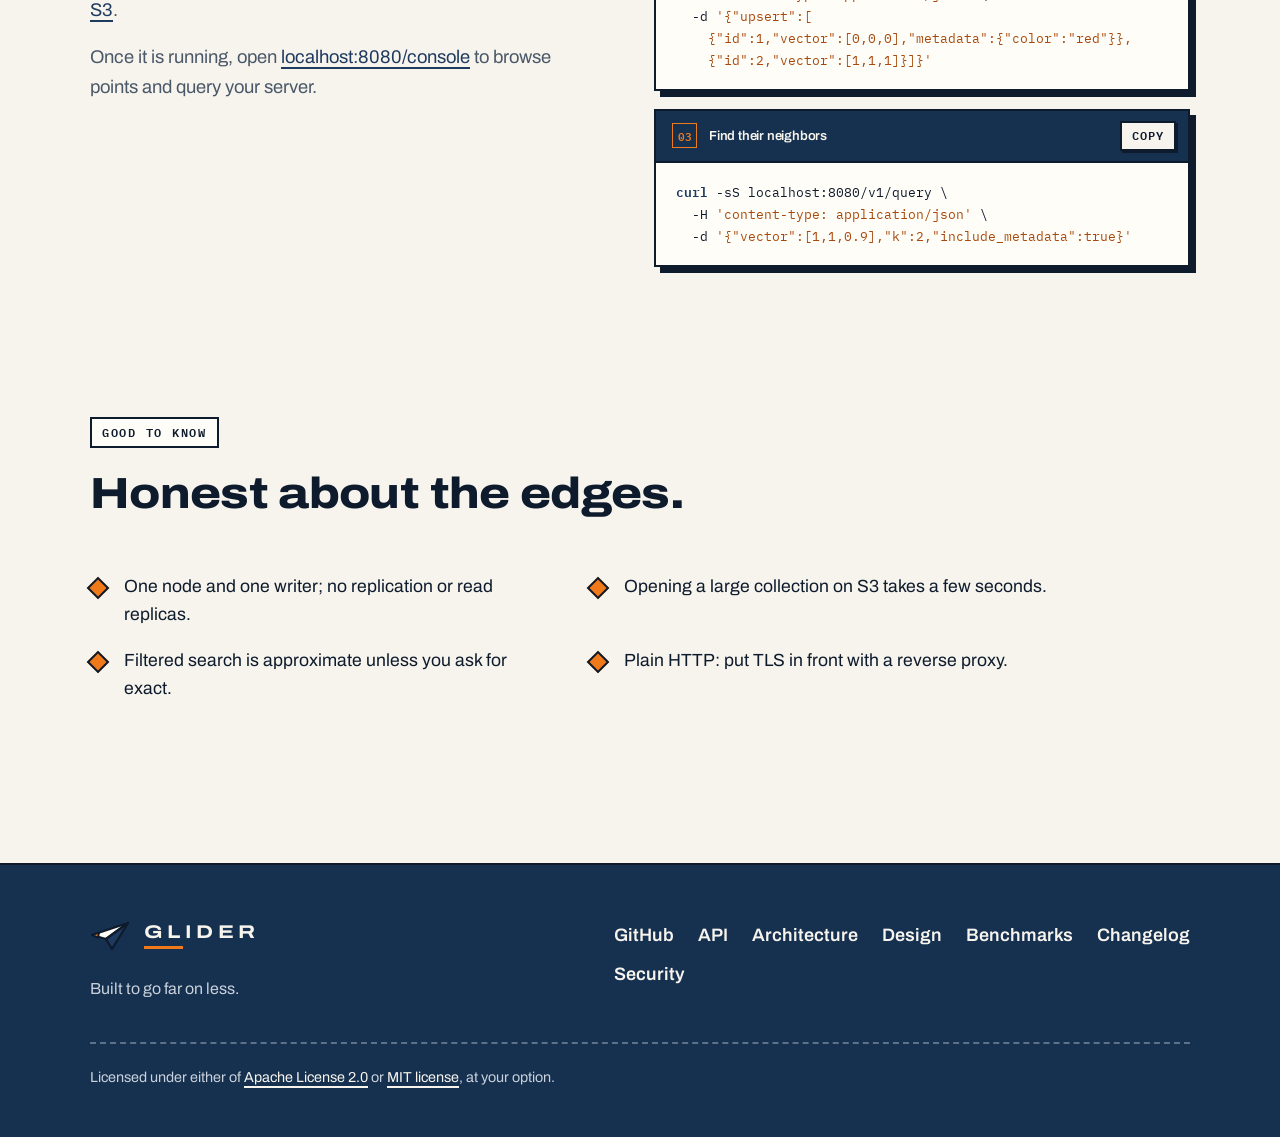
==== commit e3dcc545: "site: storage simulation playground Replace the scripted story with a deterministic simulation of Gl" ====
--- a/site/index.html
+++ b/site/index.html
@@ -11,7 +11,7 @@
 <meta property="og:description" content="Single-node, crash-safe vector database in Rust. Durable state lives in S3; local RAM and SSD only accelerate reads. Built to go far on less.">
 <meta property="og:type" content="website">
 <link rel="icon" href="favicon.svg" type="image/svg+xml">
-<link rel="stylesheet" href="playground.css">
+<link rel="stylesheet" href="sim.css">
 <link rel="preconnect" href="https://fonts.googleapis.com">
 <link rel="preconnect" href="https://fonts.gstatic.com" crossorigin>
 <link rel="stylesheet" href="https://fonts.googleapis.com/css2?family=Archivo:wdth,wght@100..125,400..800&family=IBM+Plex+Mono:wght@400;500;600&display=swap">
@@ -287,42 +287,82 @@
   </div>
 </div>
 
-<section id="playground" aria-labelledby="pg-title">
+<section id="playground" aria-labelledby="sim-title">
   <div class="wrap">
     <div class="head">
-      <p class="eyebrow">Playground</p>
-      <h2 id="pg-title">The life of a query.</h2>
-      <p>Your data lives in S3. RAM and SSD only make it fast. Press each step and watch where the data goes, and what survives a crash.</p>
-    </div>
-    <div class="sheet pg" id="pg-app">
-      <ol class="pg-steps" id="pg-steps" aria-label="Steps"></ol>
-      <div class="pg-stage" id="pg-stage">
-        <div class="pg-node pg-client" data-node="client"><strong>Client</strong><span>Your app</span></div>
-        <div class="pg-machine" id="pg-machine">
-          <p class="pg-machine-label">One server &middot; disposable</p>
-          <div class="pg-node pg-server" data-node="server"><strong>Glider server</strong><span id="pg-server-state">Ready</span></div>
-          <div class="pg-node pg-tier" data-node="ram"><strong>RAM</strong><span>Fastest, in the process</span><i class="pg-fill" aria-hidden="true"></i></div>
-          <div class="pg-node pg-tier" data-node="ssd"><strong>SSD cache</strong><span>Local disk</span><i class="pg-fill" aria-hidden="true"></i></div>
+      <p class="eyebrow">Storage playground</p>
+      <h2 id="sim-title">A million vectors. Three places to live.</h2>
+      <p>Pick a spot, follow the blocks, then pull the plug.</p>
+    </div>
+    <p class="sim-disclaimer">Simulation of Glider's storage layout — illustrative, not a benchmark</p>
+    <div class="sheet sim" id="sim-app">
+      <div class="sim-toolbar">
+        <label class="sim-dataset">Dataset <select id="sim-size"><option value="100000">100K vectors</option><option value="1000000" selected>1M vectors</option><option value="10000000">10M vectors</option></select></label>
+        <button type="button" id="sim-stream" aria-pressed="false">Stream writes</button>
+        <button type="button" id="sim-seal">Seal writes</button>
+        <button type="button" id="sim-crash" class="sim-danger">Crash <code>(kill -9)</code></button>
+        <button type="button" id="sim-restart" disabled>Restart</button>
+        <button type="button" id="sim-reset">Reset</button>
+        <label class="sim-check"><input type="checkbox" id="sim-lose-disk"> Lose the local disk too</label>
+      </div>
+      <div class="sim-layout">
+        <div class="sim-map-panel">
+          <div class="sim-map-heading"><strong id="sim-count">1,000,000 vectors</strong><span id="sim-status">PROCESS ONLINE</span></div>
+          <div class="sim-map-wrap">
+            <canvas id="sim-map" role="img" aria-label="Two-dimensional vector projection; use the three preset query buttons below for keyboard access."></canvas>
+            <span class="sim-map-tip">Click anywhere to query ↗</span>
+            <span class="sim-map-axis">2D projection / fixed seed 0x61de2026</span>
+            <div class="sim-offline" id="sim-offline" hidden><strong>Process killed.</strong><span>The dots are still durable in S3.</span></div>
+          </div>
+          <div class="sim-map-key"><span><i class="sim-dot"></i> Vectors, coloured by cluster</span><span><i class="sim-center"></i> Centroids</span><span><i class="sim-write-dot"></i> Recent writes</span></div>
+          <div class="sim-presets" aria-label="Preset queries"><span>Query a neighbourhood</span><button type="button" data-query="0">Northwest</button><button type="button" data-query="1">Centre</button><button type="button" data-query="2">Southeast</button><button type="button" id="sim-again" disabled>Run again</button></div>
+          <ol class="sim-phases" aria-label="Query stages"><li data-phase="0">01 Route</li><li data-phase="1">02 Select</li><li data-phase="2">03 Fetch</li><li data-phase="3">04 Rerank</li></ol>
+          <p id="sim-caption" class="sim-caption" role="status" aria-live="polite">Click the map to route a query through centroids and cached blocks.</p>
+          <dl id="sim-query-card" class="sim-query-card" aria-label="Current query statistics">
+            <div><dt>Read from S3</dt><dd id="sim-remote">—</dd></div>
+            <div><dt>Served from cache</dt><dd id="sim-cache">—</dd></div>
+            <div><dt>Simulated latency</dt><dd id="sim-latency">—</dd></div>
+          </dl>
+          <p class="sim-loss">Acknowledged writes lost: <strong id="sim-lost">0</strong></p>
+          <details class="sim-details sim-query-details"><summary>Details</summary>
+            <dl class="sim-query-extra"><div><dt>Clusters probed</dt><dd id="sim-probes">—</dd></div><div><dt>Blocks read / candidates</dt><dd id="sim-reads">—</dd></div><div><dt>RAM / SSD / S3 hits</dt><dd id="sim-sources">—</dd></div></dl>
+            <div id="sim-blocks" class="sim-query-blocks" aria-label="Candidate block reads"><span>Up to 12 candidate blocks · 8 range GETs · 1 MiB remote</span></div>
+            <p class="sim-result" id="sim-results">Top-10 neighbours appear as connected points after a query.</p>
+            <p>Latency = 1 ms compute + 0.1 ms per RAM hit + 0.5 ms per SSD hit + 20 ms per batch of four parallel S3 reads. Illustrative, not measured.</p>
+          </details>
         </div>
-        <div class="pg-node pg-tier pg-s3" data-node="s3"><strong>S3</strong><span>Durable, source of truth</span><i class="pg-fill" aria-hidden="true"></i></div>
-        <span class="pg-token" id="pg-token" aria-hidden="true" hidden></span>
+        <div class="sim-tiers">
+          <article class="sim-tier sim-s3" id="sim-s3">
+            <header><h3>S3</h3><strong id="sim-s3-size"></strong></header>
+            <p>Every acknowledged write is durable here.</p>
+            <div class="sim-objects" id="sim-objects"></div>
+            <details class="sim-details"><summary>Details</summary><div id="sim-object-details"></div><p id="sim-s3-note"></p><p>Immutable logs acknowledge writes; a published root selects sealed packs, indexes and manifests.</p></details>
+          </article>
+          <article class="sim-tier" id="sim-ssd">
+            <header><h3>SSD</h3><strong id="sim-ssd-size"></strong></header>
+            <p>Fetched blocks stay here for the next query.</p>
+            <div class="sim-slots" id="sim-ssd-slots" role="img" aria-label="SSD cache occupancy"></div>
+            <strong class="sim-tier-number" id="sim-ssd-count"></strong>
+            <details class="sim-details"><summary>Details</summary>
+              <div class="sim-ssd-controls"><label class="sim-check"><input type="checkbox" id="sim-warm"> Background warm-up</label><label>Capacity <select id="sim-capacity"><option value="256">256 MiB</option><option value="1">1 MiB · see eviction</option></select></label></div>
+              <p id="sim-ssd-note"></p><p>Slots show capacity, not physical blocks. Least recently used blocks are evicted when full; losing this disk loses no acknowledged writes.</p>
+            </details>
+          </article>
+          <article class="sim-tier sim-ram" id="sim-ram">
+            <header><h3>RAM</h3><strong id="sim-ram-size"></strong></header>
+            <p>Routing and recent data live in process memory.</p>
+            <div class="sim-memory" id="sim-memory"></div>
+            <details class="sim-details"><summary>Details</summary><div id="sim-memory-details"></div><p>Full vectors enter RAM only as fetched blocks or unsealed writes. The hot block cache is bounded to 4 MiB; a crash clears all process memory.</p></details>
+          </article>
+          <div class="sim-recovery" id="sim-recovery" hidden><label for="sim-progress">Rebuilding from S3</label><progress id="sim-progress" value="0" max="1"></progress></div>
+        </div>
       </div>
-      <div class="pg-say">
-        <p class="pg-caption" id="pg-caption" role="status" aria-live="polite"></p>
-        <button type="button" class="pg-reset" id="pg-reset">Start over</button>
-      </div>
-      <dl class="pg-counters">
-        <div><dt>Where the answer came from</dt><dd id="pg-source"></dd><dd class="pg-note" id="pg-source-note"></dd></div>
-        <div class="pg-lost"><dt>Acknowledged writes lost</dt><dd id="pg-lost">0</dd><dd class="pg-note" id="pg-lost-note"></dd></div>
-      </dl>
-      <div class="pg-answer">
-        <p class="pg-question">Query: <q id="pg-question"></q> <span id="pg-scope"></span></p>
-        <ol class="pg-results" id="pg-results" aria-label="Top 3 results"></ol>
-        <p class="pg-empty" id="pg-empty"></p>
-      </div>
-    </div>
-    <p class="pg-cta"><a class="btn sm go" href="#quickstart">Try it on your own data <span aria-hidden="true">&rarr;</span> Quickstart</a></p>
-    <noscript><p>Enable JavaScript to step through the playground, or <a href="#quickstart">run Glider locally</a>.</p></noscript>
+      <div id="sim-query-flights" class="sim-flights" aria-hidden="true" hidden></div>
+      <span class="sim-flight" id="sim-flight" aria-hidden="true" hidden>block</span>
+      <details class="sim-model-note"><summary>How the illustration is sized and timed</summary><p>30,000 sampled dots stand for the selected dataset, already sealed and clustered (including the 100K example). Seeded Gaussian-mixture islands with Poisson-disc centres have varied populations averaging about 4,000 vectors per centroid. Projected islands can overlap; cluster membership represents the original embedding. Routing uses the M31 profile's 32 probes, scaled to 4 for 100K. Reranking is exact within selected blocks and the tail; the overall search is approximate. The projection and five-bit scores use two dimensions, while sizes assume 128-dimensional float32 vectors: 24 B per directory slot, 80 B of five-bit codes + 4 B ID offset + 8 B posting sequence per sealed row, 512 B per centroid, and 640 B per tail/log row. Blocks are sized proportionally up to 120 KiB; packs hold up to eight blocks (960 KiB) plus sketches. Compression, allocator overhead, routing cache files and retired objects are omitted. RAM's hot cache is 4 MiB; SSD defaults to 256 MiB. Latency = 1 ms compute + 0.1 ms per RAM hit + 0.5 ms per SSD hit + 20 ms per batch of four parallel S3 range GETs. Each batch adds 100 new IDs; 32 log objects trigger sealing. Restart compresses the real lease wait and recovery into five visual stages.</p></details>
+    </div>
+    <p class="sim-cta"><a class="btn sm go" href="#quickstart">Try it on your own data <span aria-hidden="true">→</span> Quickstart</a></p>
+    <noscript><p>Enable JavaScript for the storage simulation, or <a href="#quickstart">run Glider locally</a>.</p></noscript>
   </div>
 </section>
 
@@ -615,6 +655,6 @@
   });
 })();
 </script>
-<script type="module" src="playground.mjs"></script>
+<script type="module" src="sim-view.mjs"></script>
 </body>
 </html>
--- a/site/sim.css
+++ b/site/sim.css
@@ -0,0 +1,102 @@
+/* Storage simulation: one visual per tier, technical detail on disclosure. */
+.sim-disclaimer{font:500 .85rem/1.5 var(--mono);margin:0 0 16px;color:var(--muted)}
+.sim{min-width:0;position:relative;overflow:clip}
+.sim button,.sim select{font:600 .8rem/1.2 var(--mono);color:var(--ink);background:var(--sheet);border:2px solid var(--ink);padding:10px;max-width:100%}
+.sim button{cursor:pointer;box-shadow:2px 2px 0 var(--ink)}
+.sim button:hover:enabled{background:var(--fold)}
+.sim button:active:enabled{transform:translate(2px,2px);box-shadow:none}
+.sim button:disabled{opacity:.5;cursor:default;box-shadow:none}
+.sim button[aria-pressed="true"]{background:var(--orange)}
+.sim .sim-danger{color:var(--orange-ink)}
+.sim-toolbar{display:flex;align-items:center;flex-wrap:wrap;gap:12px;padding:20px;border-bottom:2px solid var(--ink);background:var(--fold)}
+.sim-dataset{display:flex;align-items:center;gap:8px;font:600 .85rem var(--mono)}
+.sim-check{display:flex;align-items:center;gap:7px;font:500 .8rem/1.4 var(--mono);cursor:pointer}
+.sim input{accent-color:var(--orange-ink);width:16px;height:16px;flex:none;margin:0}
+.sim-layout{display:grid;grid-template-columns:minmax(0,1fr);min-width:0}
+.sim-map-panel{min-width:0;background:var(--paper)}
+.sim-map-heading{display:flex;gap:10px;align-items:center;justify-content:space-between;padding:18px;font:600 .8rem var(--mono)}
+.sim-map-heading strong{font:800 1.2rem var(--sans)}
+#sim-status{font-size:.7rem;color:var(--orange-ink);letter-spacing:.04em}
+.sim-map-wrap{position:relative;background:var(--navy);height:540px;border-block:2px solid var(--ink)}
+#sim-map{display:block;width:100%;height:100%;cursor:crosshair;touch-action:pan-y}
+.sim-map-tip,.sim-map-axis{position:absolute;pointer-events:none;color:var(--paper);font:500 .75rem var(--mono);left:14px}
+.sim-map-tip{top:14px;background:var(--ink);padding:6px 8px;border:1px solid var(--silver)}
+.sim-map-axis{bottom:12px;color:var(--silver)}
+.sim-offline{position:absolute;inset:0;background:rgba(14,27,44,.82);display:flex;flex-direction:column;justify-content:center;align-items:center;gap:12px;text-align:center;padding:22px;color:var(--paper)}
+.sim-offline strong{font:800 2rem var(--sans);color:var(--orange)}
+.sim-offline span{font:500 .9rem var(--mono)}
+.sim [hidden]{display:none!important}
+.sim-map-key{display:flex;flex-wrap:wrap;gap:12px;padding:14px 18px;font:500 .75rem/1.4 var(--mono);color:var(--muted)}
+.sim-map-key span{display:flex;align-items:center;gap:6px}
+.sim-map-key i{display:inline-block;width:7px;height:7px;background:#257b83;border-radius:50%}
+.sim-map-key .sim-center{width:10px;height:10px;background:none;border:2px solid var(--navy)}
+.sim-map-key .sim-write-dot{background:var(--orange)}
+.sim-presets{display:flex;gap:8px;flex-wrap:wrap;padding:4px 18px 18px;align-items:center}
+.sim-presets>span{flex-basis:100%;font:600 .8rem var(--mono);color:var(--muted)}
+.sim-presets button{padding:10px;font-size:.8rem}
+.sim-phases{list-style:none;display:grid;grid-template-columns:repeat(4,minmax(0,1fr));padding:0;margin:0;border-block:2px solid var(--ink);font:600 .75rem var(--mono)}
+.sim-phases li{padding:12px 5px;text-align:center;background:var(--fold)}
+.sim-phases li+li{border-left:1px solid var(--ink)}
+.sim-phases li.active{background:var(--orange);color:var(--ink)}
+.sim-caption{padding:16px 18px;font:700 1rem/1.4 var(--sans);min-height:76px}
+.sim-query-blocks{display:grid;grid-template-columns:repeat(4,minmax(0,1fr));gap:6px;margin-top:14px}
+.sim-query-blocks>span{grid-column:1/-1;font:500 .75rem/1.5 var(--mono);color:var(--muted)}
+.sim-read{min-width:0;padding:8px 2px;background:var(--fold);border:1px solid var(--ink);font:500 .7rem/1.5 var(--mono);text-align:center;overflow:hidden}
+.sim-read strong{display:block;font-weight:600}
+.sim-read.pending{border-style:dashed;opacity:.55}
+.sim-read.ram{background:var(--orange);color:var(--ink)}
+.sim-read.ssd{background:var(--silver)}
+.sim-read.s3{background:var(--navy);color:var(--paper)}
+.sim-query-card{display:grid;grid-template-columns:minmax(0,1fr);margin:0;padding:20px 18px;gap:18px;border-top:2px solid var(--ink);background:var(--sheet)}
+.sim-query-card dt{font:600 .95rem/1.4 var(--sans);color:var(--muted)}
+.sim-query-card dd{margin:4px 0 0;font:800 clamp(1.35rem,2vw,1.75rem)/1.3 var(--sans);color:var(--navy);overflow-wrap:anywhere}
+.sim-loss{padding:0 18px 18px;font:600 .9rem/1.4 var(--sans);background:var(--sheet)}
+#sim-lost{color:var(--orange-ink)}
+.sim-query-details{padding:14px 18px;border-top:1px solid var(--silver)}
+.sim-query-extra{display:grid;gap:10px;margin-top:12px;font:500 .8rem/1.5 var(--mono)}
+.sim-query-extra dd{margin:0;font-weight:700}
+.sim-result{margin-top:14px;font:500 .8rem/1.6 var(--mono);overflow-wrap:anywhere}
+.sim-tiers{min-width:0;display:flex;flex-direction:column;gap:20px;padding:20px;background:var(--fold)}
+.sim-tier{padding:20px;background:var(--sheet);border:2px solid var(--ink);box-shadow:3px 3px 0 var(--ink);min-width:0;transition:box-shadow .2s}
+.sim-tier header{display:flex;align-items:center;justify-content:space-between;gap:10px;margin-bottom:10px;flex-wrap:wrap}
+.sim-tier h3{font:800 2rem/1.1 var(--sans)}
+.sim-tier header>strong,.sim-tier-number{font:800 1.35rem/1.3 var(--sans);color:var(--navy)}
+.sim-tier>p{font:500 1rem/1.5 var(--sans);color:var(--muted)}
+.sim-tier.lit{box-shadow:3px 3px 0 var(--ink),0 0 0 3px var(--orange)}
+.sim-objects{display:grid;grid-template-columns:repeat(2,minmax(0,1fr));gap:20px 12px;margin:24px 0}
+.sim-object{min-width:0;position:relative;display:grid;grid-template-columns:32px minmax(0,1fr);gap:8px;align-items:center;padding:12px 6px;background:var(--fold);border:1px solid var(--silver)}
+.sim-stack{position:relative;display:block;width:24px;height:30px;border:1.5px solid var(--ink);background:var(--silver);box-shadow:2px 2px 0 var(--sheet),3px 3px 0 var(--ink),5px 5px 0 var(--sheet),6px 6px 0 var(--ink)}
+.sim-stack::after{content:"";position:absolute;right:-1px;top:-1px;width:7px;height:7px;background:linear-gradient(225deg,var(--sheet) 45%,var(--ink) 46% 57%,var(--fold) 58%);border-bottom:1px solid var(--ink);border-left:1px solid var(--ink)}
+.sim-object[data-kind="logs"] .sim-stack{background:var(--orange)}
+.sim-object[data-kind="root"] .sim-stack{background:var(--navy)}
+.sim-object strong{font:700 .9rem/1.3 var(--sans);overflow-wrap:anywhere}
+.sim-count-badge{grid-column:2;font:700 .8rem var(--mono);justify-self:start;background:var(--sheet);border:1px solid var(--ink);padding:3px 6px;border-radius:12px}
+.sim-object.empty .sim-stack{background:var(--paper);border-style:dashed;box-shadow:none}
+.sim-object.arrived .sim-stack{animation:sim-arrive .3s ease-out}
+.sim-ssd-controls{display:flex;flex-wrap:wrap;align-items:center;gap:14px;justify-content:space-between;margin-top:14px}
+.sim-ssd-controls>label:last-child{font:500 .8rem var(--mono)}
+.sim-ssd-controls select{padding:6px;font-size:.8rem}
+.sim-slots{display:grid;grid-template-columns:repeat(16,minmax(0,1fr));gap:4px;margin:24px 0 16px}
+.sim-slot{height:18px;border:1px solid var(--silver);background:var(--paper)}
+.sim-slot.full{border-color:var(--ink);background:var(--navy)}
+.sim-slot.hit{background:var(--orange)}
+.sim-memory{display:grid;gap:16px;margin:24px 0}
+.sim-memory-row{display:grid;gap:7px;font:600 .9rem var(--sans)}
+.sim-memory-bar{height:16px;background:var(--fold);border:1px solid var(--silver)}
+.sim-memory-bar i{display:block;height:100%;background:var(--navy);min-width:0;max-width:100%}
+.sim-memory-row:last-child i{background:var(--orange)}
+.sim-details{margin-top:18px;font:500 .8rem/1.6 var(--mono);color:var(--muted);overflow-wrap:anywhere}
+.sim-details summary{cursor:pointer;font:600 .9rem var(--sans);color:var(--ink);padding:8px 0}
+.sim-details p{margin-top:12px}
+.sim-recovery{font:600 .9rem var(--mono);padding-top:8px}
+.sim-recovery progress{display:block;accent-color:var(--orange-ink);width:100%;margin-top:8px}
+.sim-flights{position:absolute;inset:0;z-index:5;pointer-events:none;overflow:hidden}
+.sim-flight{position:absolute;z-index:5;pointer-events:none;left:0;top:0;padding:5px 8px;border:2px solid var(--ink);background:var(--orange);font:600 .7rem var(--mono);box-shadow:3px 3px 0 var(--ink);white-space:nowrap}
+.sim-model-note{border-top:2px solid var(--ink);padding:16px 20px;font:500 .8rem/1.7 var(--mono);background:var(--sheet)}
+.sim-model-note summary{cursor:pointer;font-weight:600}
+.sim-model-note p{margin-top:12px;color:var(--muted)}
+.sim-cta{margin:20px 0 0}
+@keyframes sim-arrive{from{transform:translateY(-10px);opacity:.2}to{transform:none;opacity:1}}
+@media(min-width:1100px){.sim-layout{grid-template-columns:minmax(0,1.4fr) minmax(0,1fr)}.sim-map-panel{border-right:2px solid var(--ink)}.sim-query-card{grid-template-columns:repeat(3,minmax(0,1fr))}}
+@media(max-width:600px){.sim-toolbar{padding:14px;gap:10px}.sim-dataset{width:100%;justify-content:space-between}.sim-map-wrap{height:390px}.sim-map-heading{padding:14px;flex-wrap:wrap}.sim-tiers{padding:14px}.sim-tier{padding:16px}.sim-slots{grid-template-columns:repeat(12,minmax(0,1fr))}.sim-phases{font-size:.7rem}.sim-objects{gap:16px 8px}.sim-model-note{padding:14px}.sim-caption{min-height:98px}}
+@media(prefers-reduced-motion:reduce){.sim *{animation:none!important;transition:none!important}}
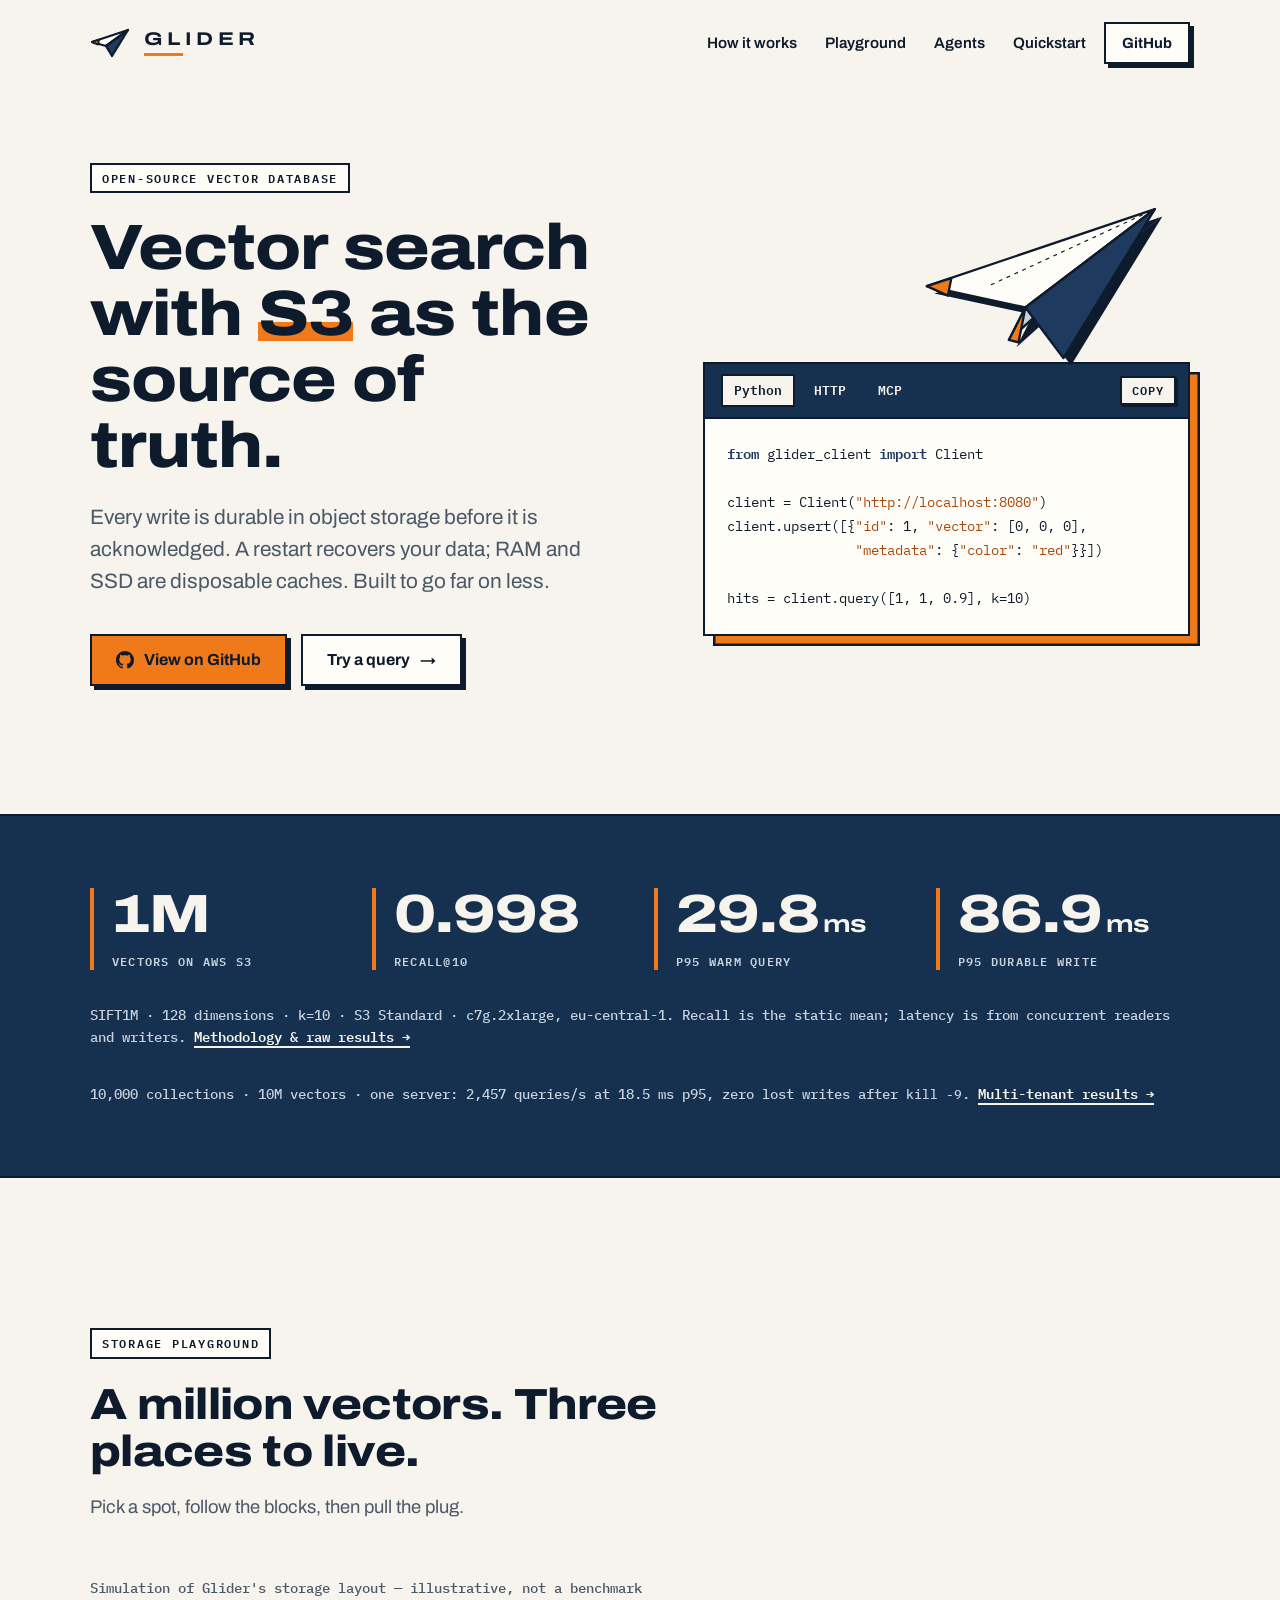
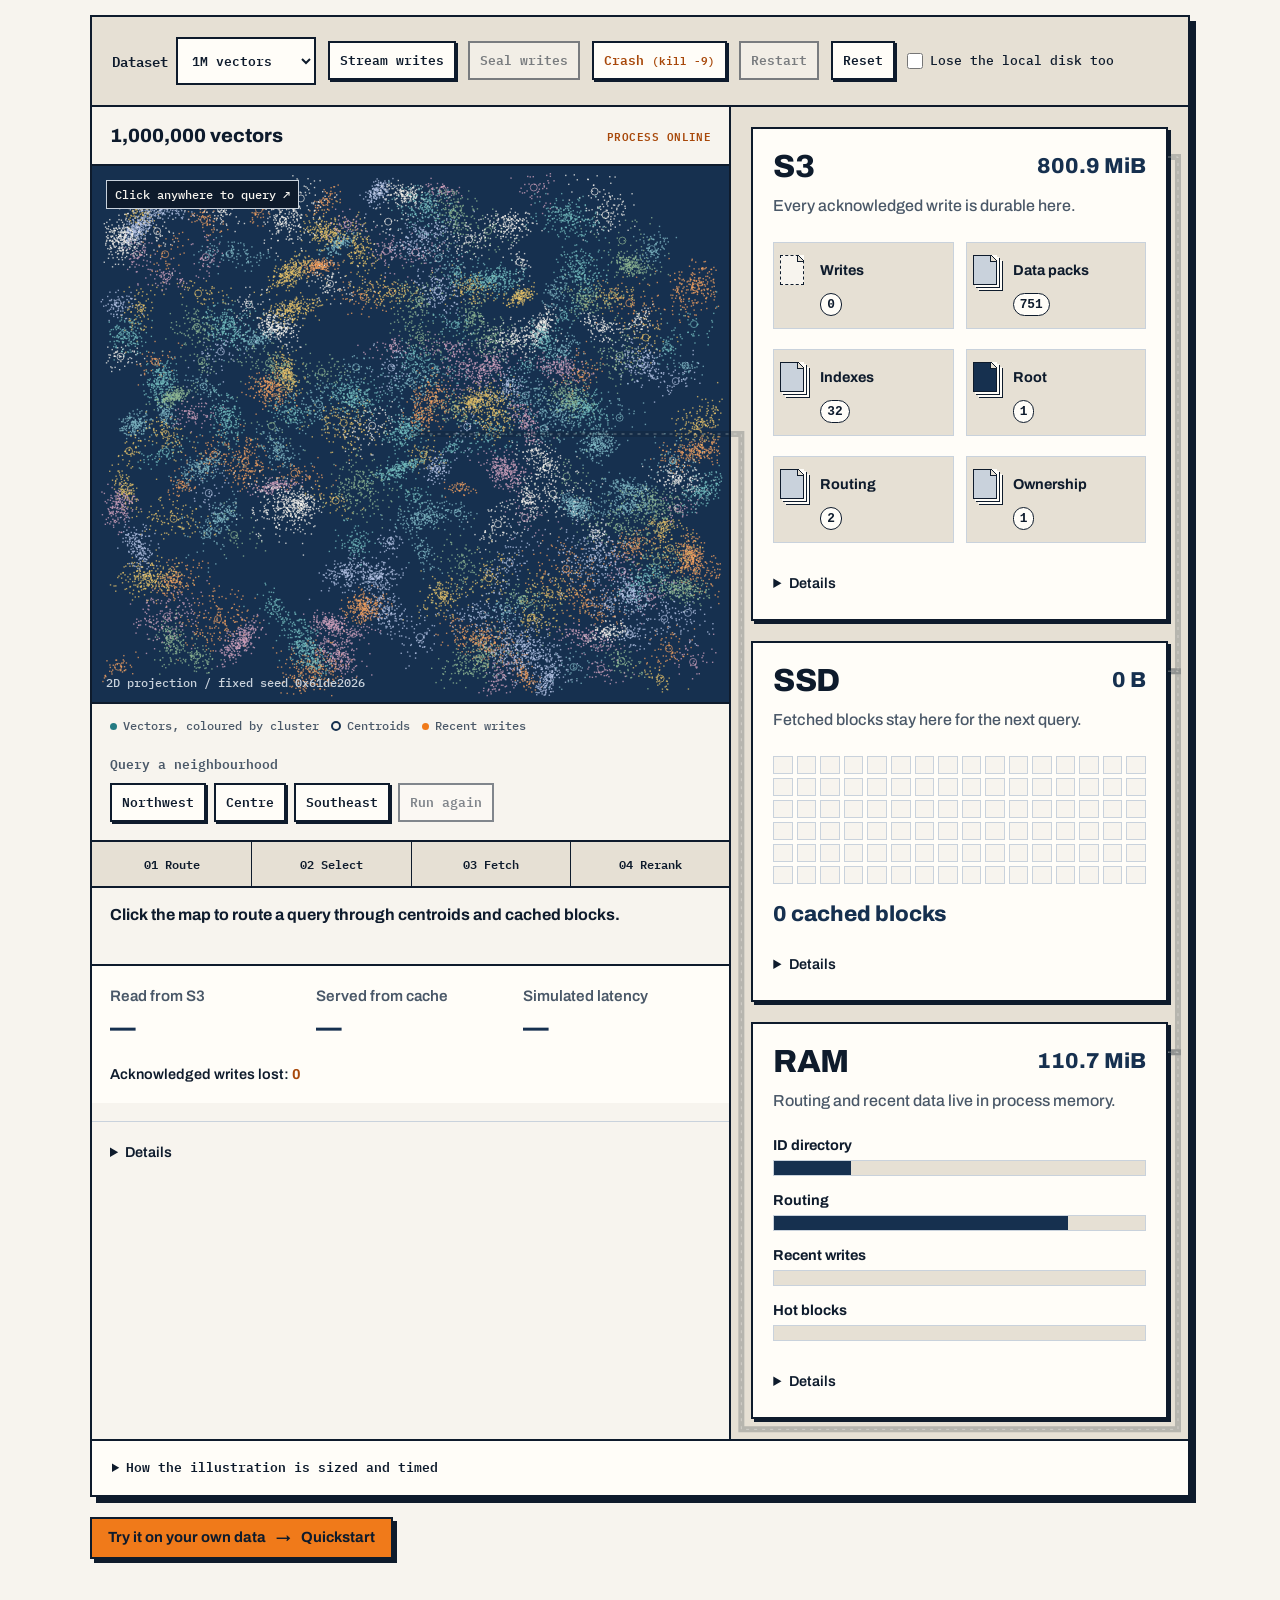
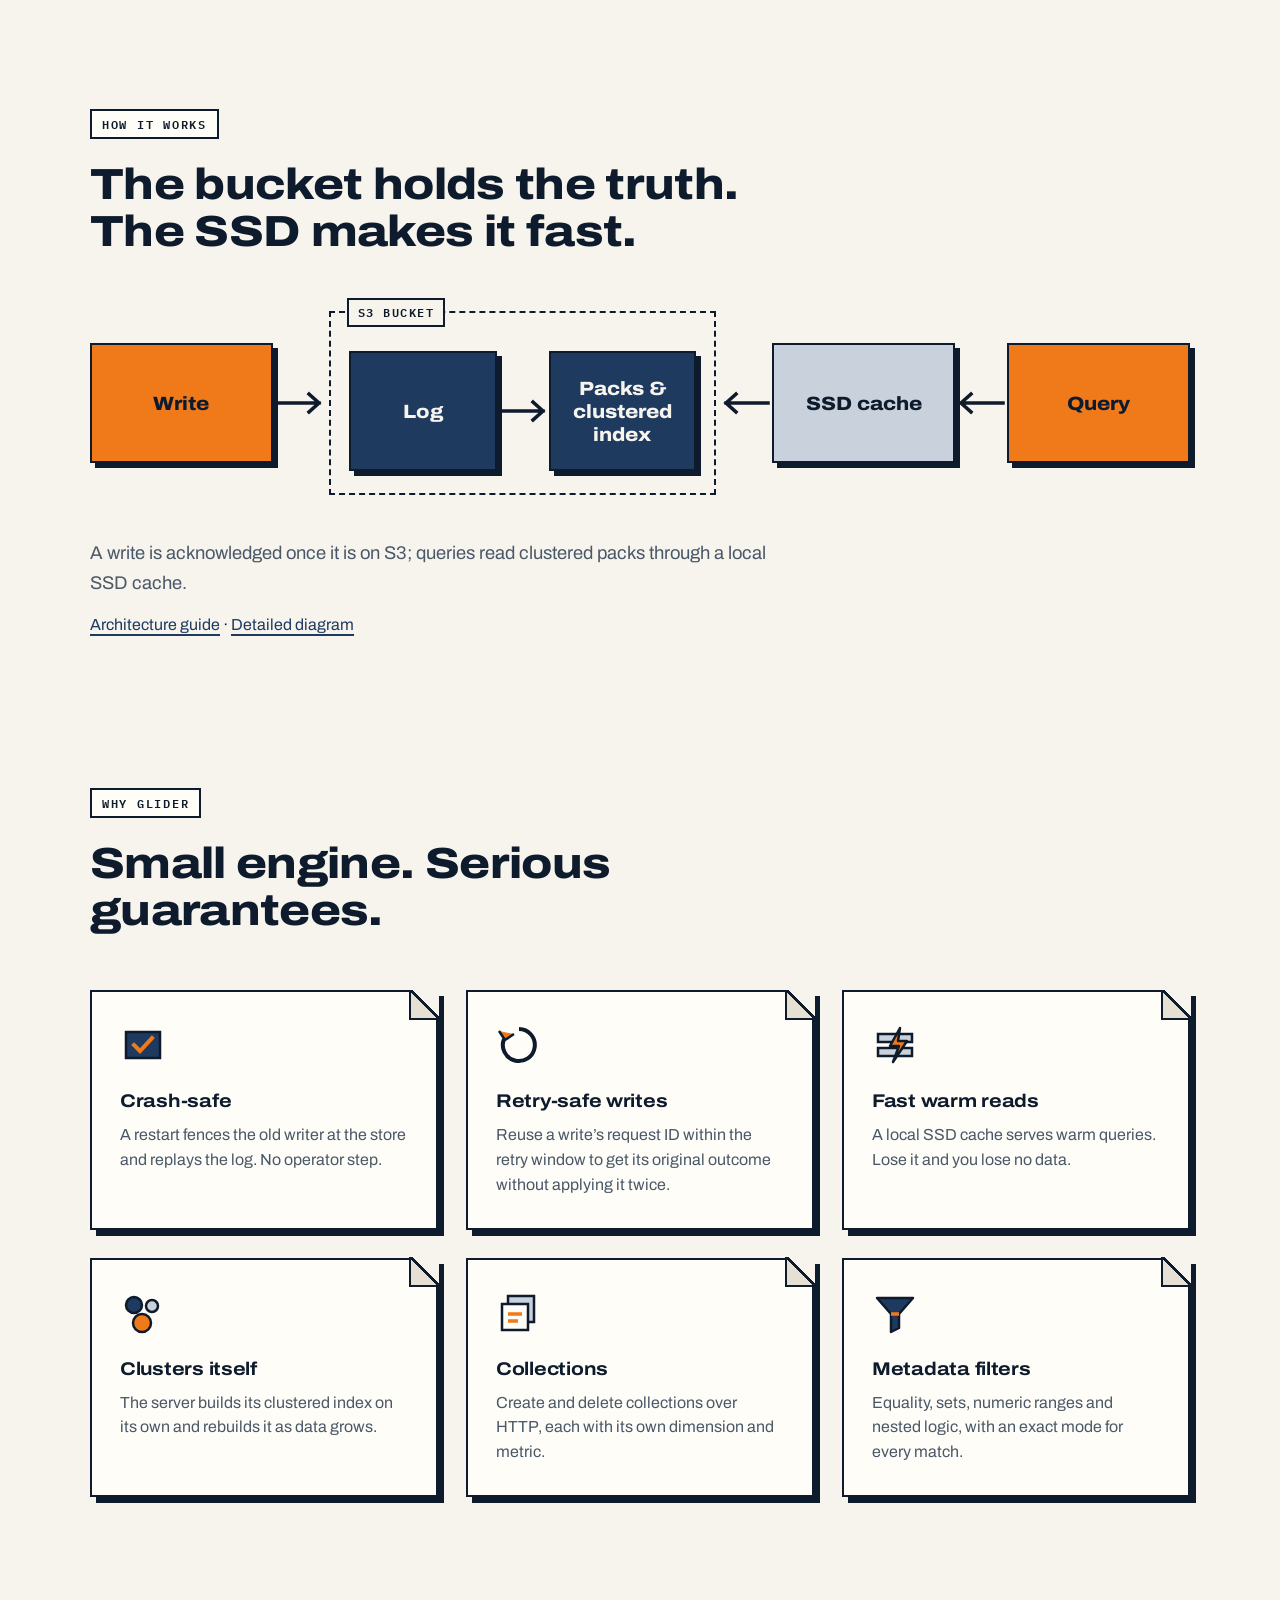
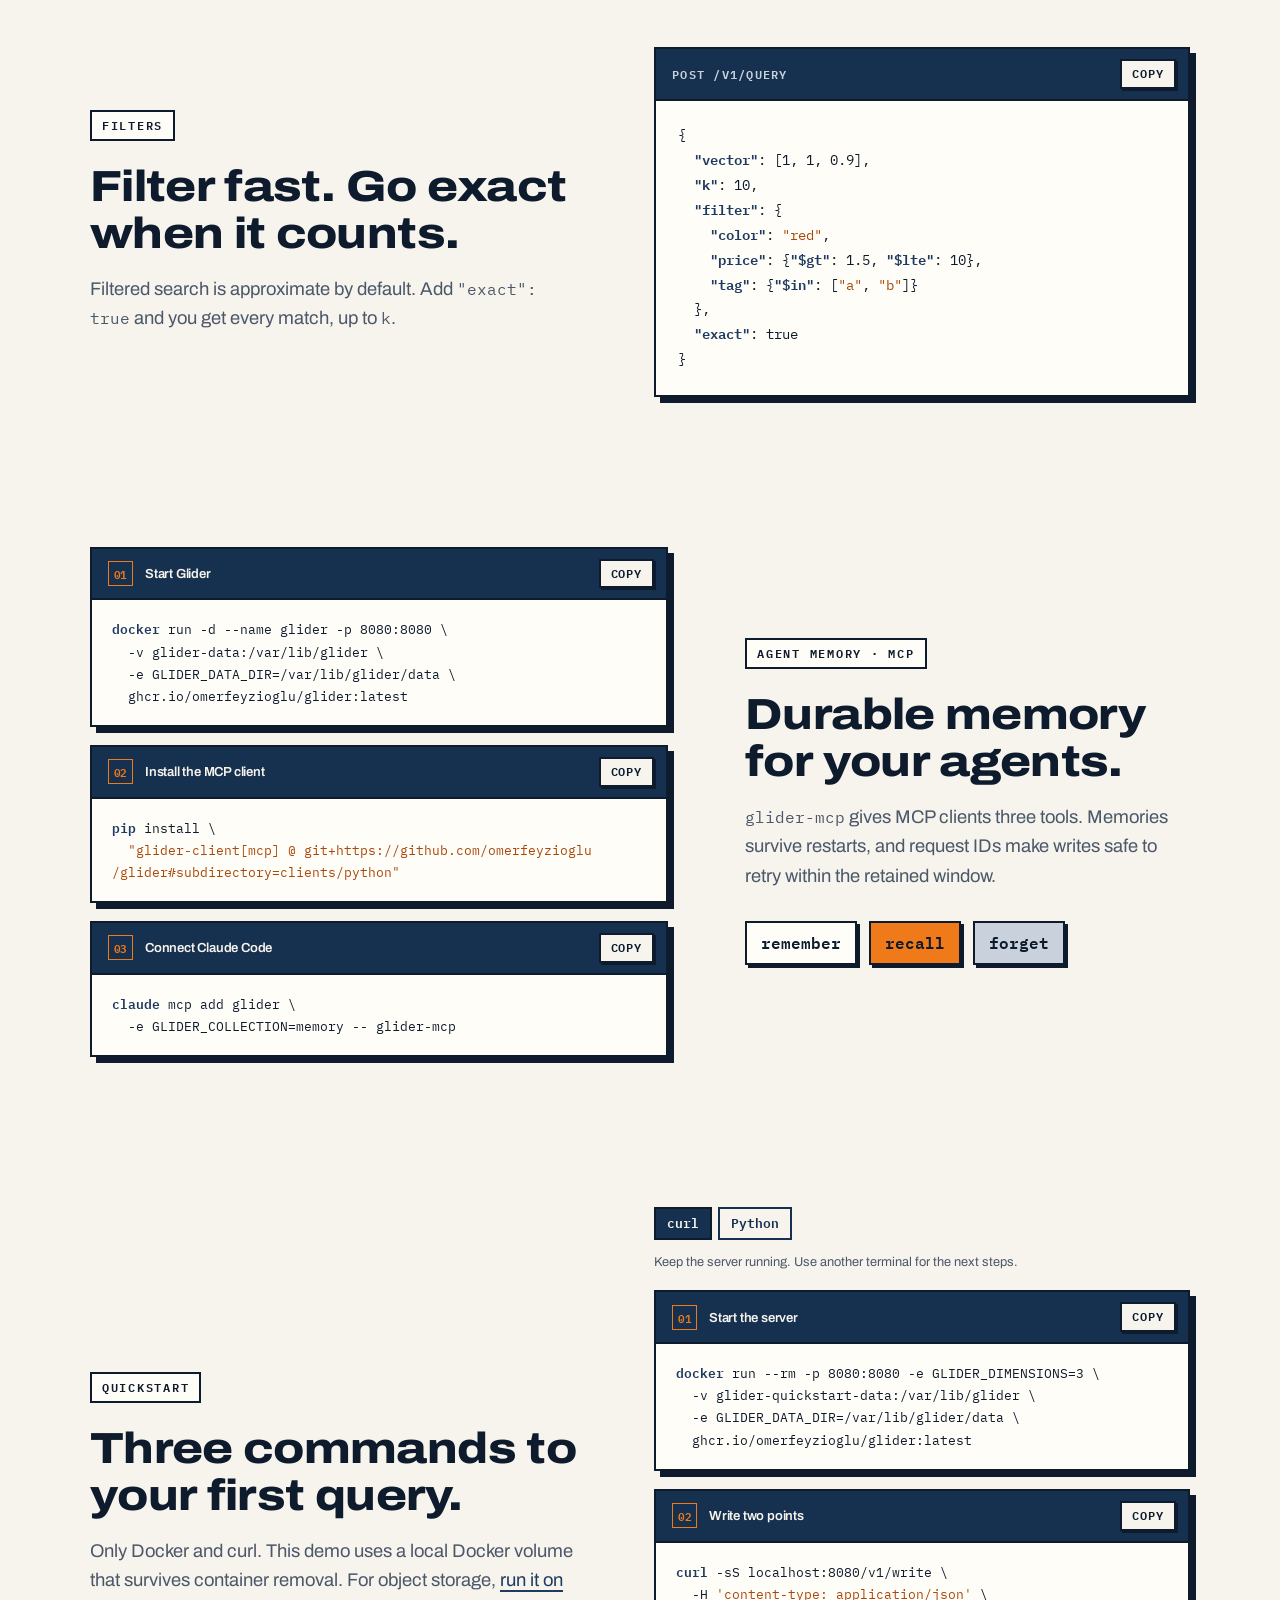
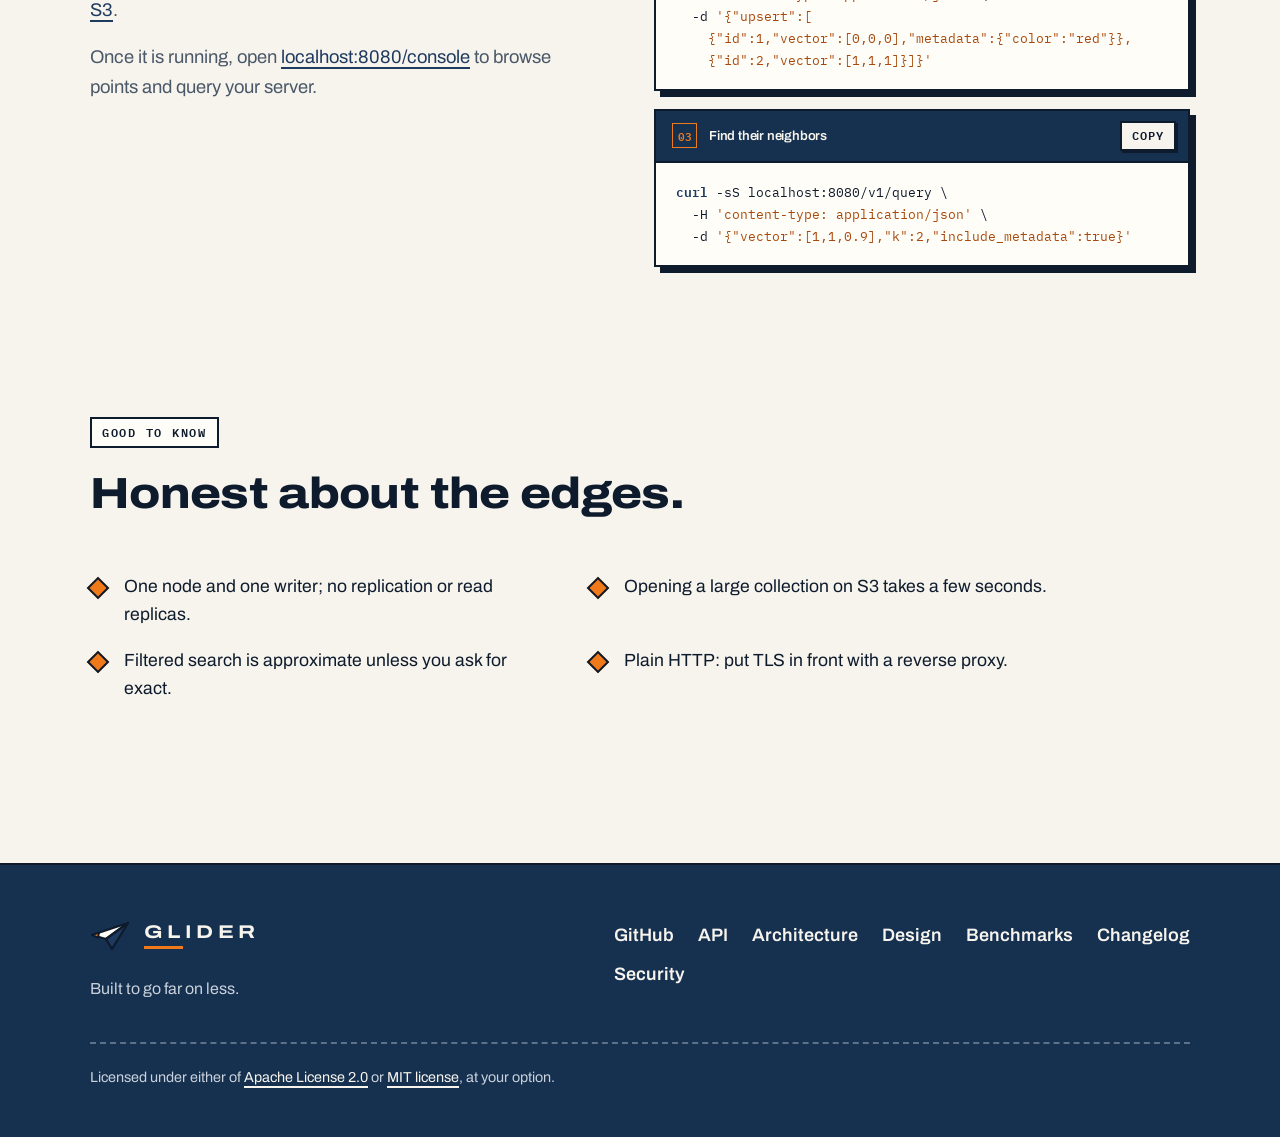
==== commit 1e47e236: "site: data moves along tracks between tiers Replace the falling blocks with block tags that slide al" ====
--- a/site/index.html
+++ b/site/index.html
@@ -305,7 +305,8 @@
         <button type="button" id="sim-reset">Reset</button>
         <label class="sim-check"><input type="checkbox" id="sim-lose-disk"> Lose the local disk too</label>
       </div>
-      <div class="sim-layout">
+      <div class="sim-layout" id="sim-grid">
+        <canvas id="sim-tracks" class="sim-tracks" aria-hidden="true"></canvas>
         <div class="sim-map-panel">
           <div class="sim-map-heading"><strong id="sim-count">1,000,000 vectors</strong><span id="sim-status">PROCESS ONLINE</span></div>
           <div class="sim-map-wrap">
@@ -357,8 +358,6 @@
           <div class="sim-recovery" id="sim-recovery" hidden><label for="sim-progress">Rebuilding from S3</label><progress id="sim-progress" value="0" max="1"></progress></div>
         </div>
       </div>
-      <div id="sim-query-flights" class="sim-flights" aria-hidden="true" hidden></div>
-      <span class="sim-flight" id="sim-flight" aria-hidden="true" hidden>block</span>
       <details class="sim-model-note"><summary>How the illustration is sized and timed</summary><p>30,000 sampled dots stand for the selected dataset, already sealed and clustered (including the 100K example). Seeded Gaussian-mixture islands with Poisson-disc centres have varied populations averaging about 4,000 vectors per centroid. Projected islands can overlap; cluster membership represents the original embedding. Routing uses the M31 profile's 32 probes, scaled to 4 for 100K. Reranking is exact within selected blocks and the tail; the overall search is approximate. The projection and five-bit scores use two dimensions, while sizes assume 128-dimensional float32 vectors: 24 B per directory slot, 80 B of five-bit codes + 4 B ID offset + 8 B posting sequence per sealed row, 512 B per centroid, and 640 B per tail/log row. Blocks are sized proportionally up to 120 KiB; packs hold up to eight blocks (960 KiB) plus sketches. Compression, allocator overhead, routing cache files and retired objects are omitted. RAM's hot cache is 4 MiB; SSD defaults to 256 MiB. Latency = 1 ms compute + 0.1 ms per RAM hit + 0.5 ms per SSD hit + 20 ms per batch of four parallel S3 range GETs. Each batch adds 100 new IDs; 32 log objects trigger sealing. Restart compresses the real lease wait and recovery into five visual stages.</p></details>
     </div>
     <p class="sim-cta"><a class="btn sm go" href="#quickstart">Try it on your own data <span aria-hidden="true">→</span> Quickstart</a></p>
--- a/site/sim.css
+++ b/site/sim.css
@@ -12,7 +12,7 @@
 .sim-dataset{display:flex;align-items:center;gap:8px;font:600 .85rem var(--mono)}
 .sim-check{display:flex;align-items:center;gap:7px;font:500 .8rem/1.4 var(--mono);cursor:pointer}
 .sim input{accent-color:var(--orange-ink);width:16px;height:16px;flex:none;margin:0}
-.sim-layout{display:grid;grid-template-columns:minmax(0,1fr);min-width:0}
+.sim-layout{position:relative;display:grid;grid-template-columns:minmax(0,1fr);min-width:0}
 .sim-map-panel{min-width:0;background:var(--paper)}
 .sim-map-heading{display:flex;gap:10px;align-items:center;justify-content:space-between;padding:18px;font:600 .8rem var(--mono)}
 .sim-map-heading strong{font:800 1.2rem var(--sans)}
@@ -72,7 +72,6 @@
 .sim-object strong{font:700 .9rem/1.3 var(--sans);overflow-wrap:anywhere}
 .sim-count-badge{grid-column:2;font:700 .8rem var(--mono);justify-self:start;background:var(--sheet);border:1px solid var(--ink);padding:3px 6px;border-radius:12px}
 .sim-object.empty .sim-stack{background:var(--paper);border-style:dashed;box-shadow:none}
-.sim-object.arrived .sim-stack{animation:sim-arrive .3s ease-out}
 .sim-ssd-controls{display:flex;flex-wrap:wrap;align-items:center;gap:14px;justify-content:space-between;margin-top:14px}
 .sim-ssd-controls>label:last-child{font:500 .8rem var(--mono)}
 .sim-ssd-controls select{padding:6px;font-size:.8rem}
@@ -90,13 +89,11 @@
 .sim-details p{margin-top:12px}
 .sim-recovery{font:600 .9rem var(--mono);padding-top:8px}
 .sim-recovery progress{display:block;accent-color:var(--orange-ink);width:100%;margin-top:8px}
-.sim-flights{position:absolute;inset:0;z-index:5;pointer-events:none;overflow:hidden}
-.sim-flight{position:absolute;z-index:5;pointer-events:none;left:0;top:0;padding:5px 8px;border:2px solid var(--ink);background:var(--orange);font:600 .7rem var(--mono);box-shadow:3px 3px 0 var(--ink);white-space:nowrap}
+.sim-tracks{position:absolute;inset:0;width:100%;height:100%;z-index:5;pointer-events:none}
 .sim-model-note{border-top:2px solid var(--ink);padding:16px 20px;font:500 .8rem/1.7 var(--mono);background:var(--sheet)}
 .sim-model-note summary{cursor:pointer;font-weight:600}
 .sim-model-note p{margin-top:12px;color:var(--muted)}
 .sim-cta{margin:20px 0 0}
-@keyframes sim-arrive{from{transform:translateY(-10px);opacity:.2}to{transform:none;opacity:1}}
 @media(min-width:1100px){.sim-layout{grid-template-columns:minmax(0,1.4fr) minmax(0,1fr)}.sim-map-panel{border-right:2px solid var(--ink)}.sim-query-card{grid-template-columns:repeat(3,minmax(0,1fr))}}
 @media(max-width:600px){.sim-toolbar{padding:14px;gap:10px}.sim-dataset{width:100%;justify-content:space-between}.sim-map-wrap{height:390px}.sim-map-heading{padding:14px;flex-wrap:wrap}.sim-tiers{padding:14px}.sim-tier{padding:16px}.sim-slots{grid-template-columns:repeat(12,minmax(0,1fr))}.sim-phases{font-size:.7rem}.sim-objects{gap:16px 8px}.sim-model-note{padding:14px}.sim-caption{min-height:98px}}
 @media(prefers-reduced-motion:reduce){.sim *{animation:none!important;transition:none!important}}
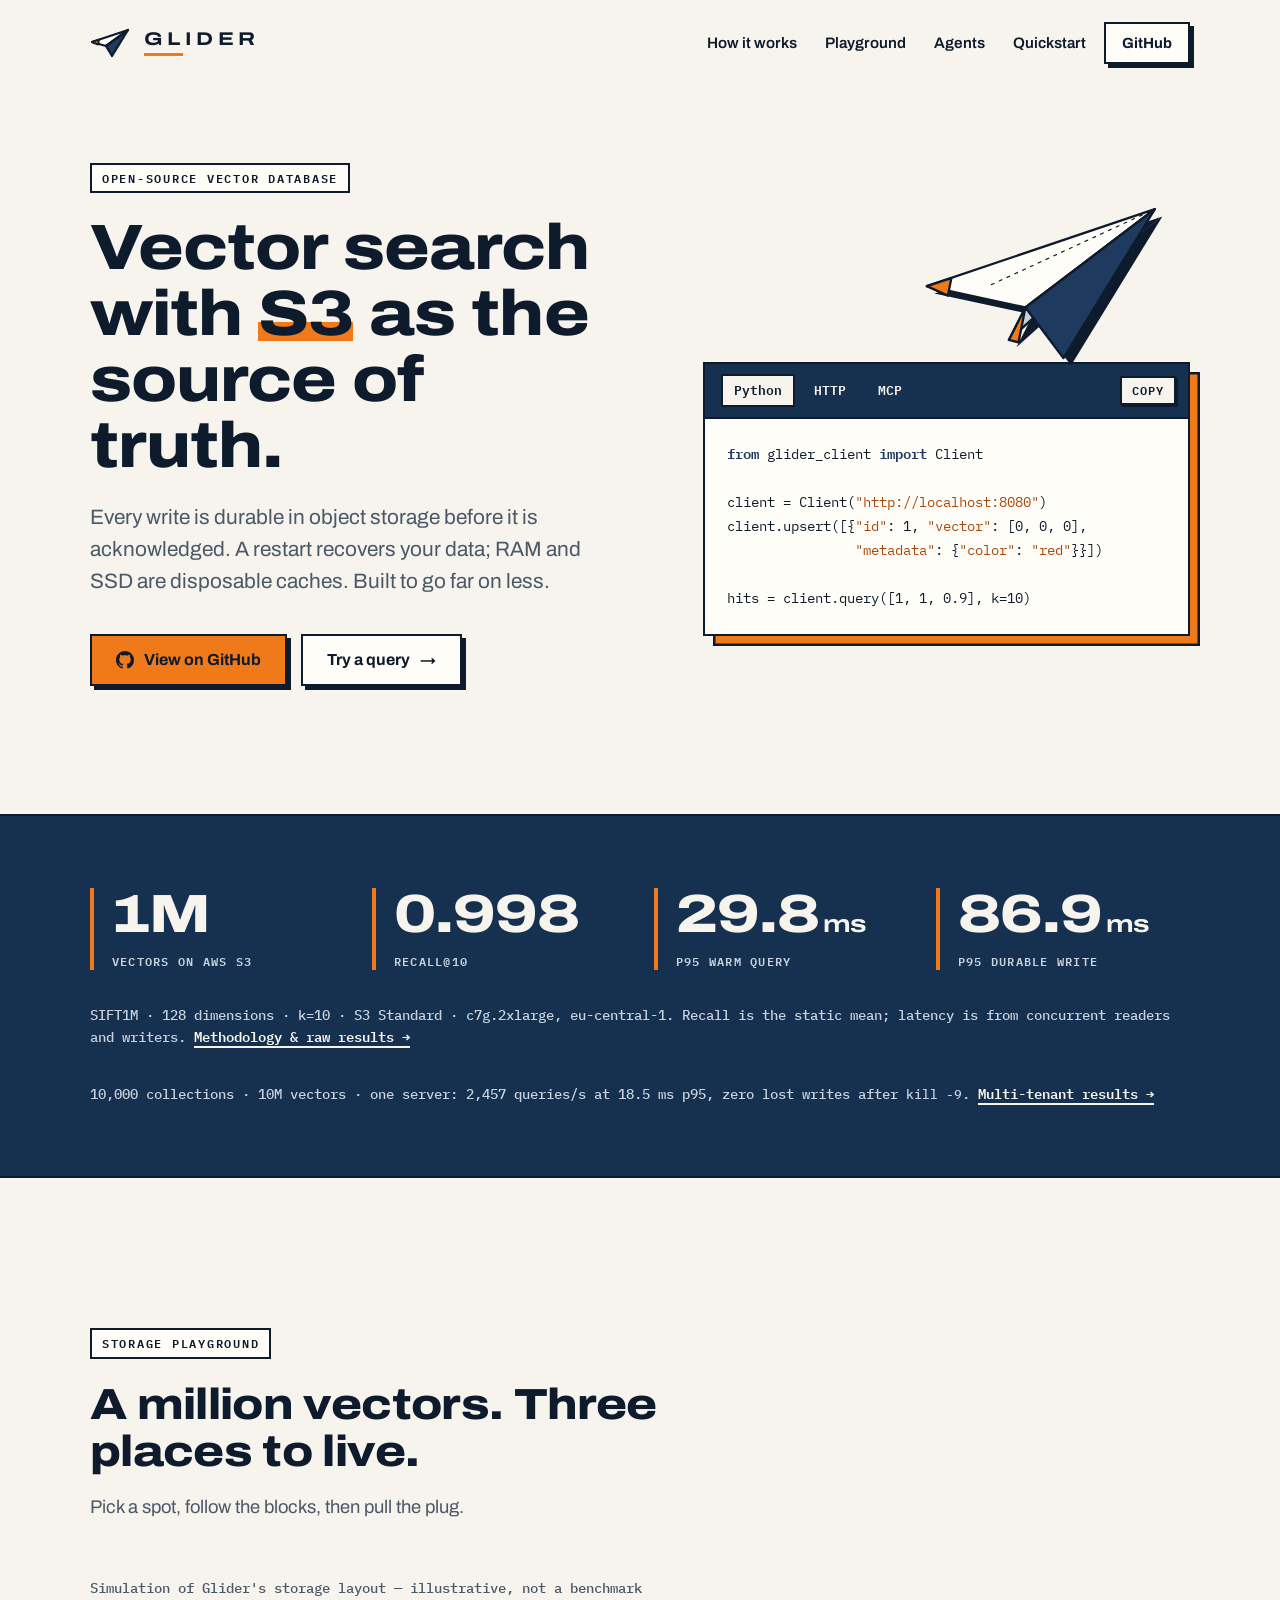
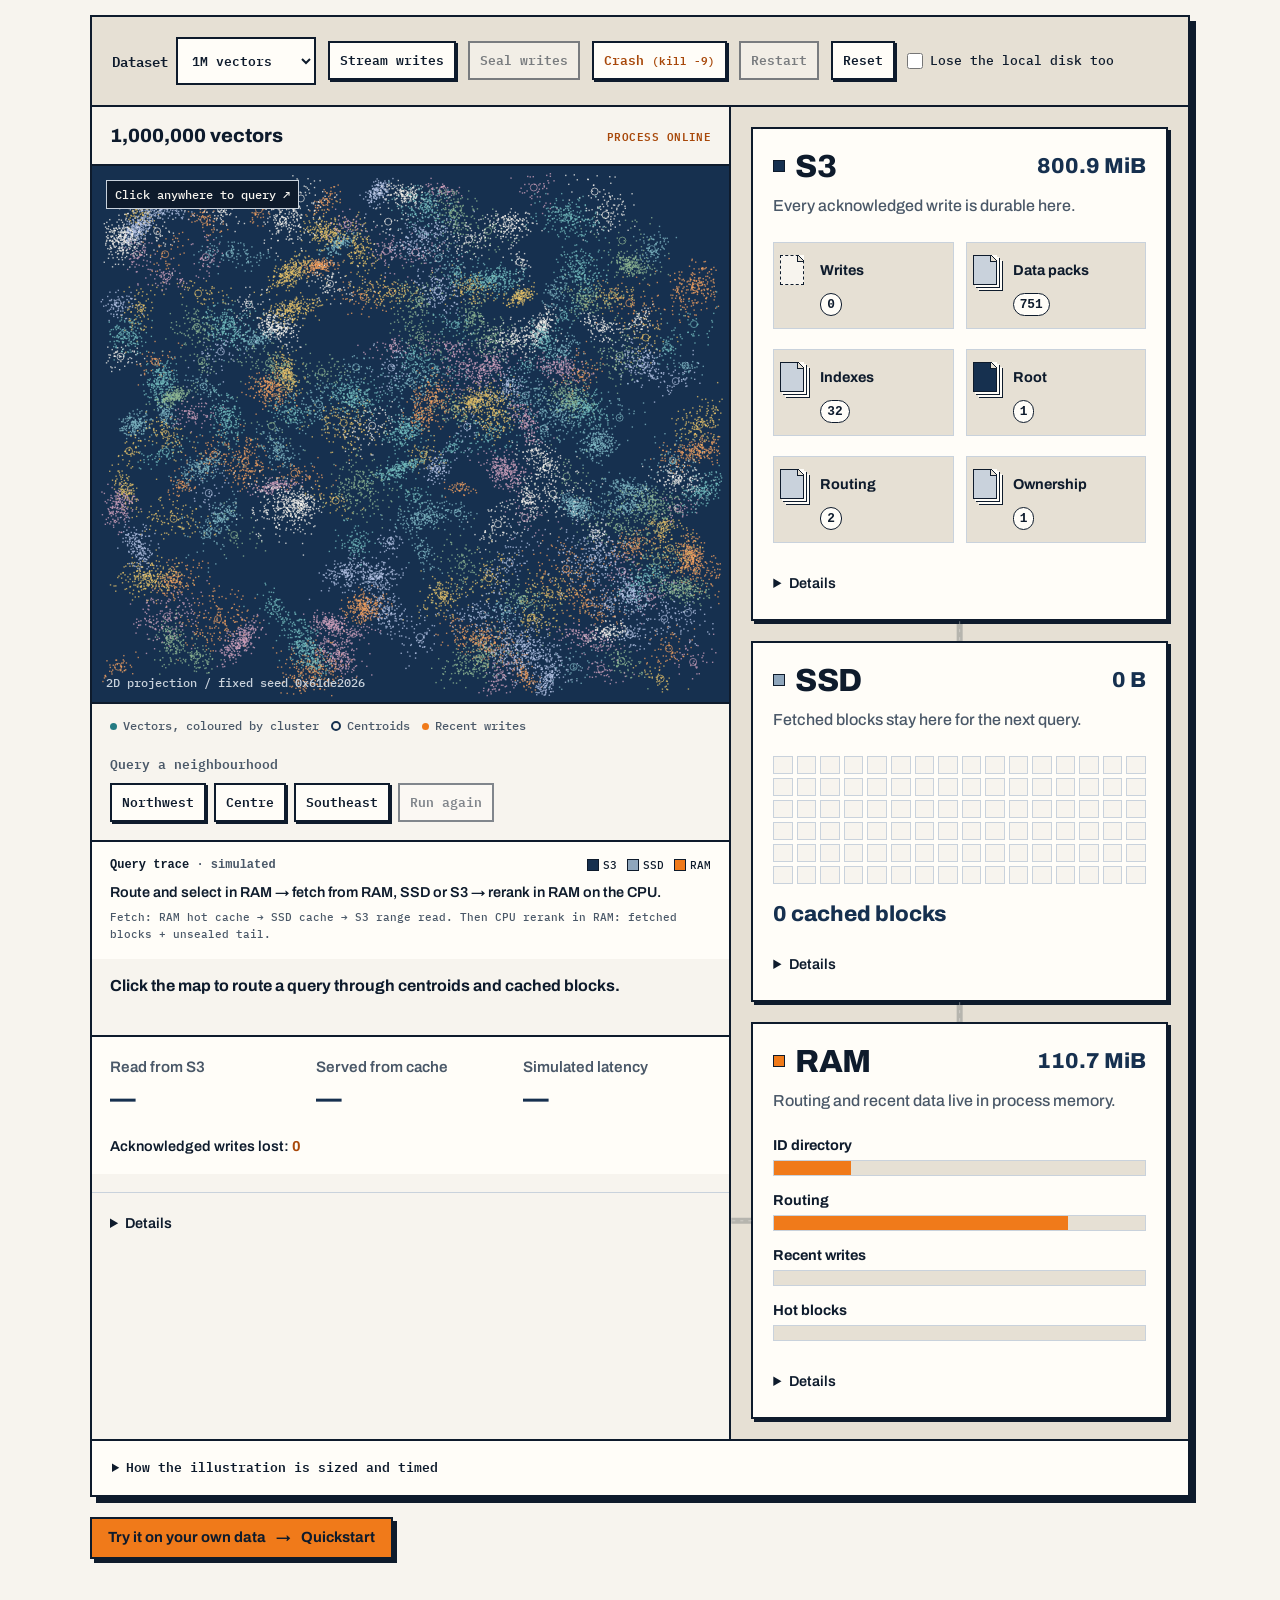
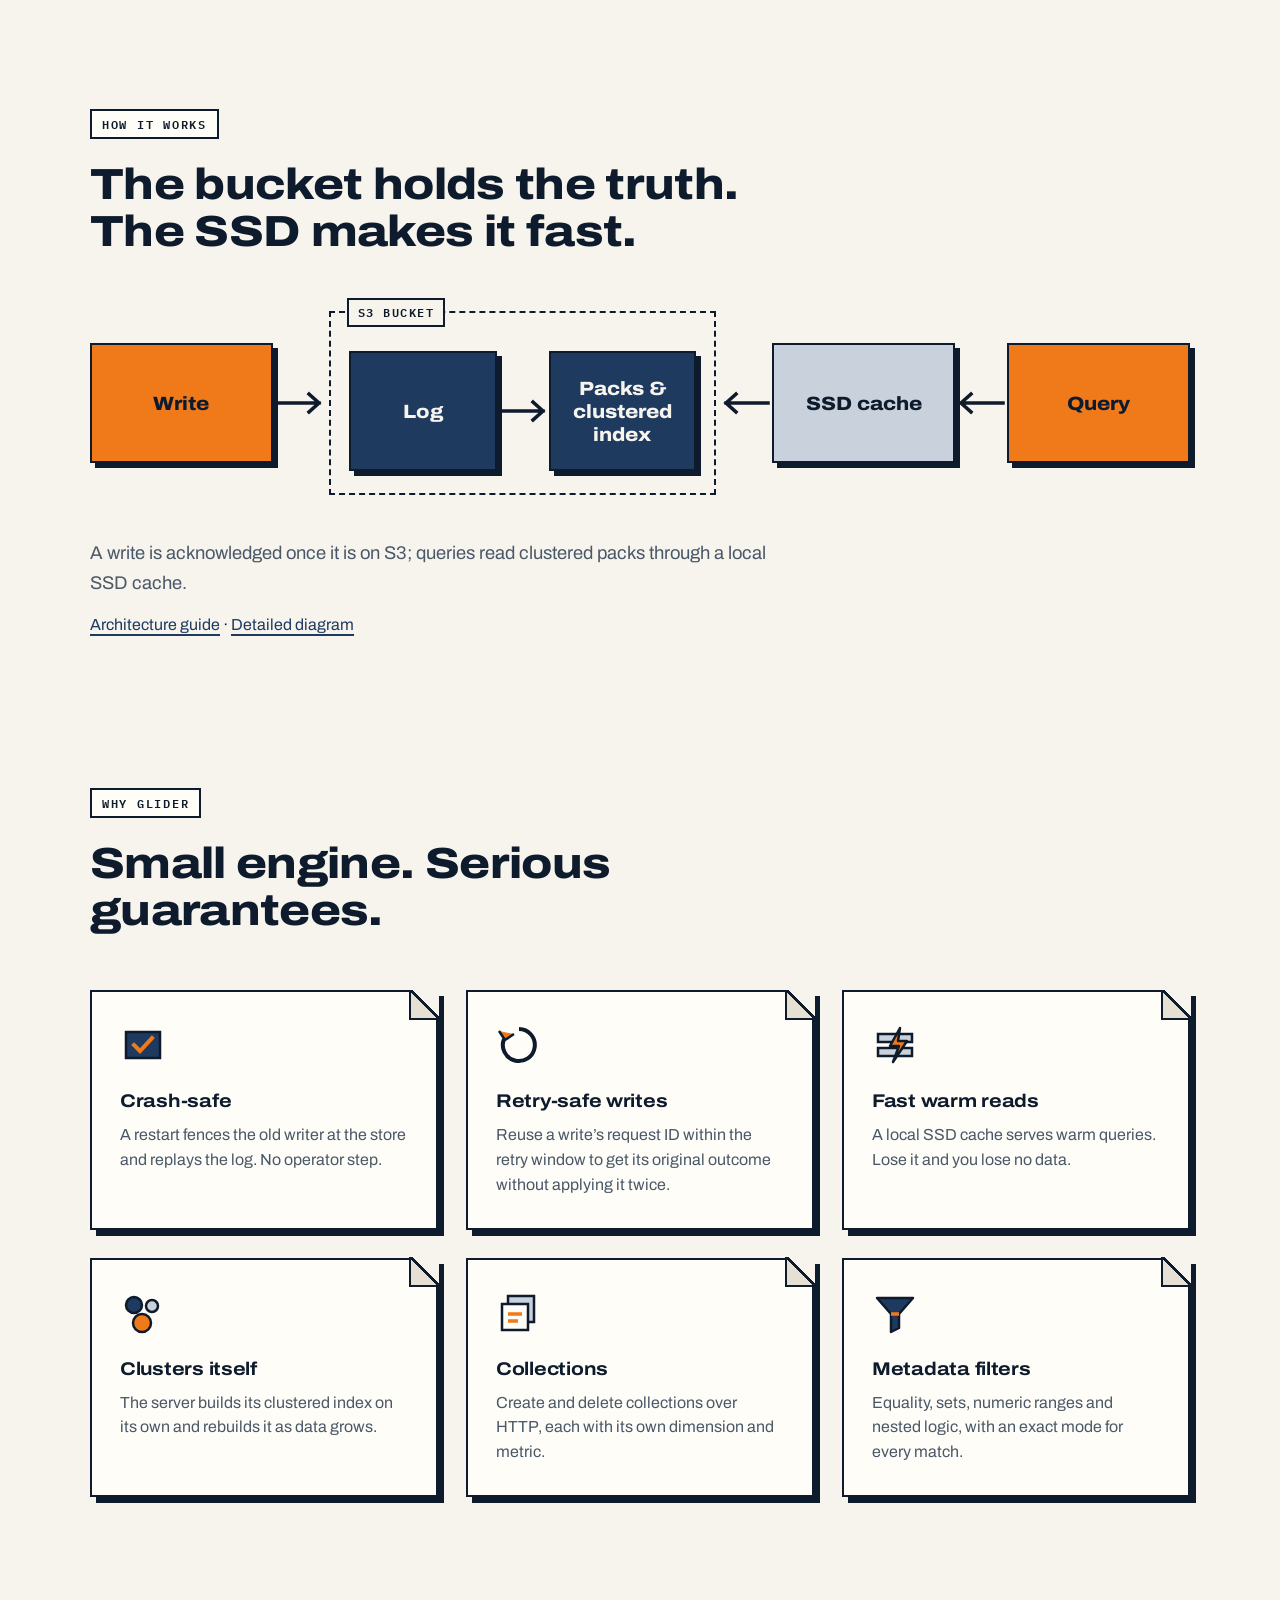
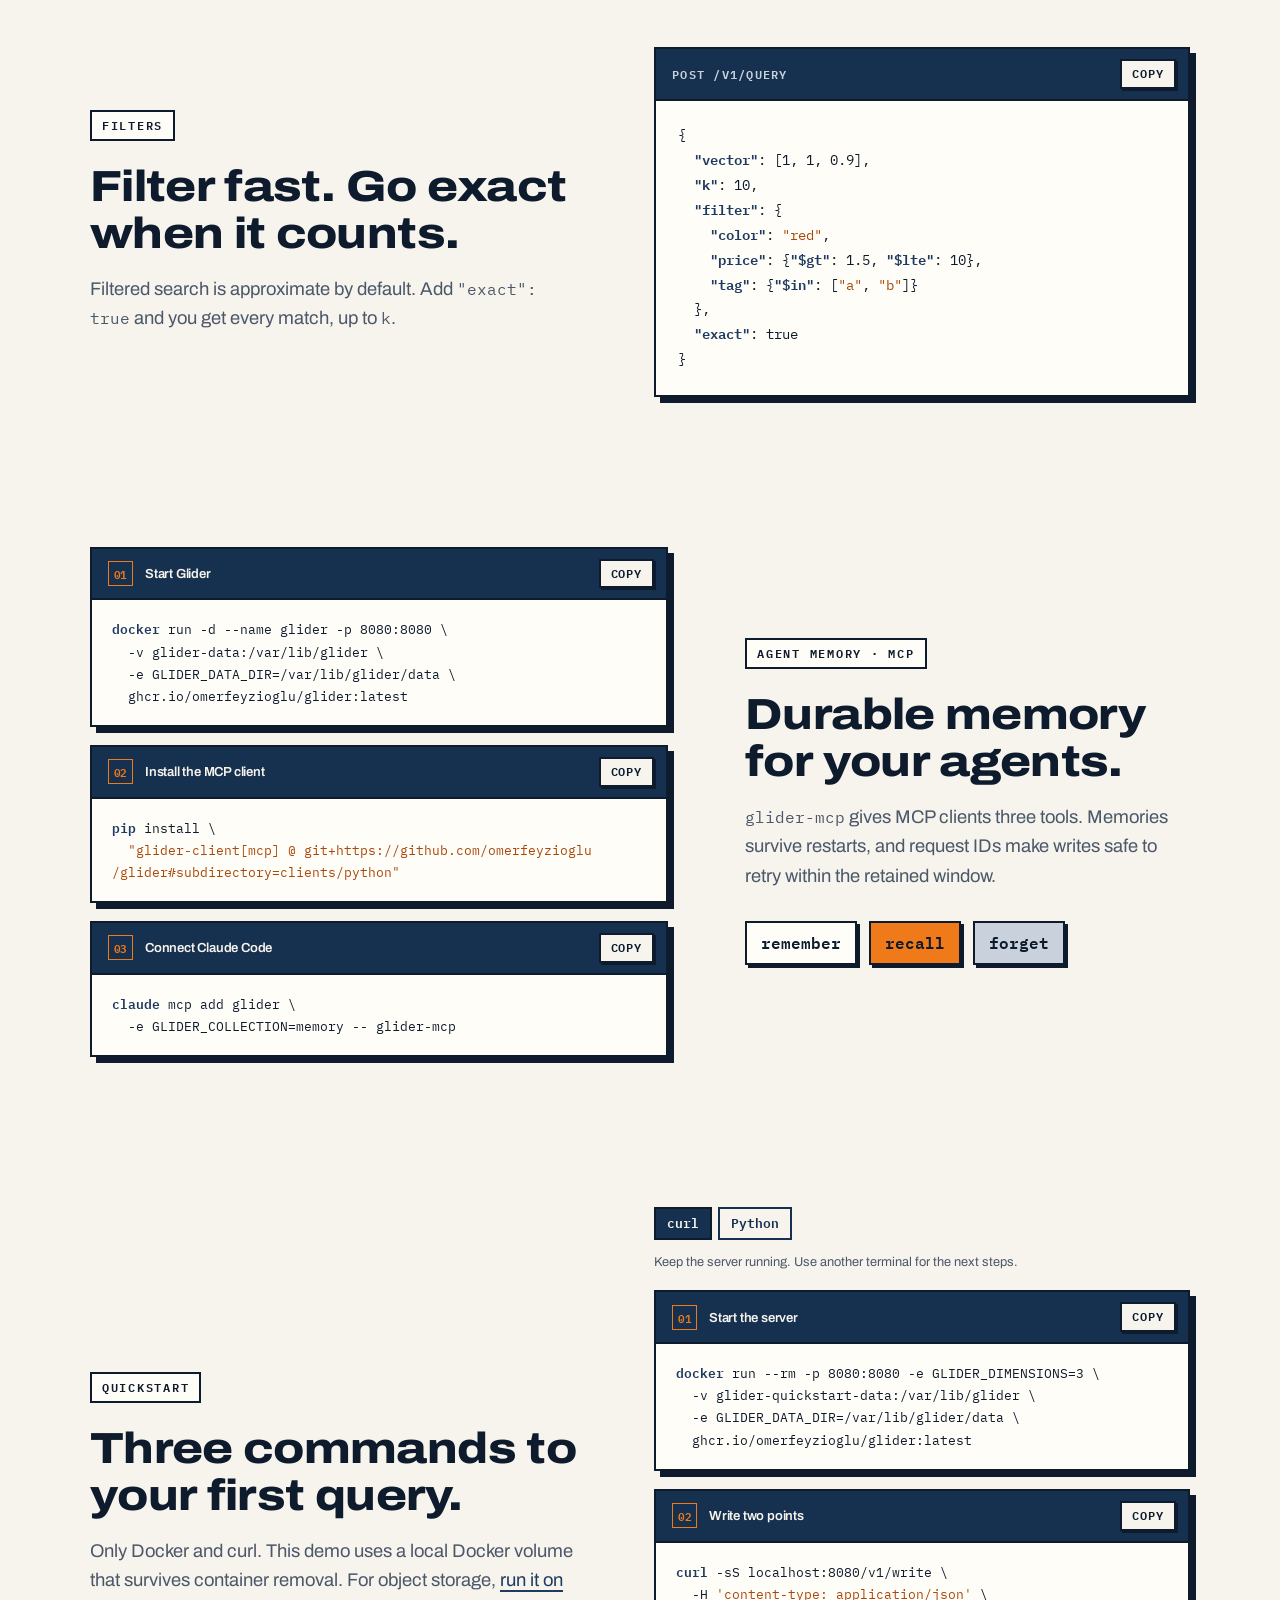
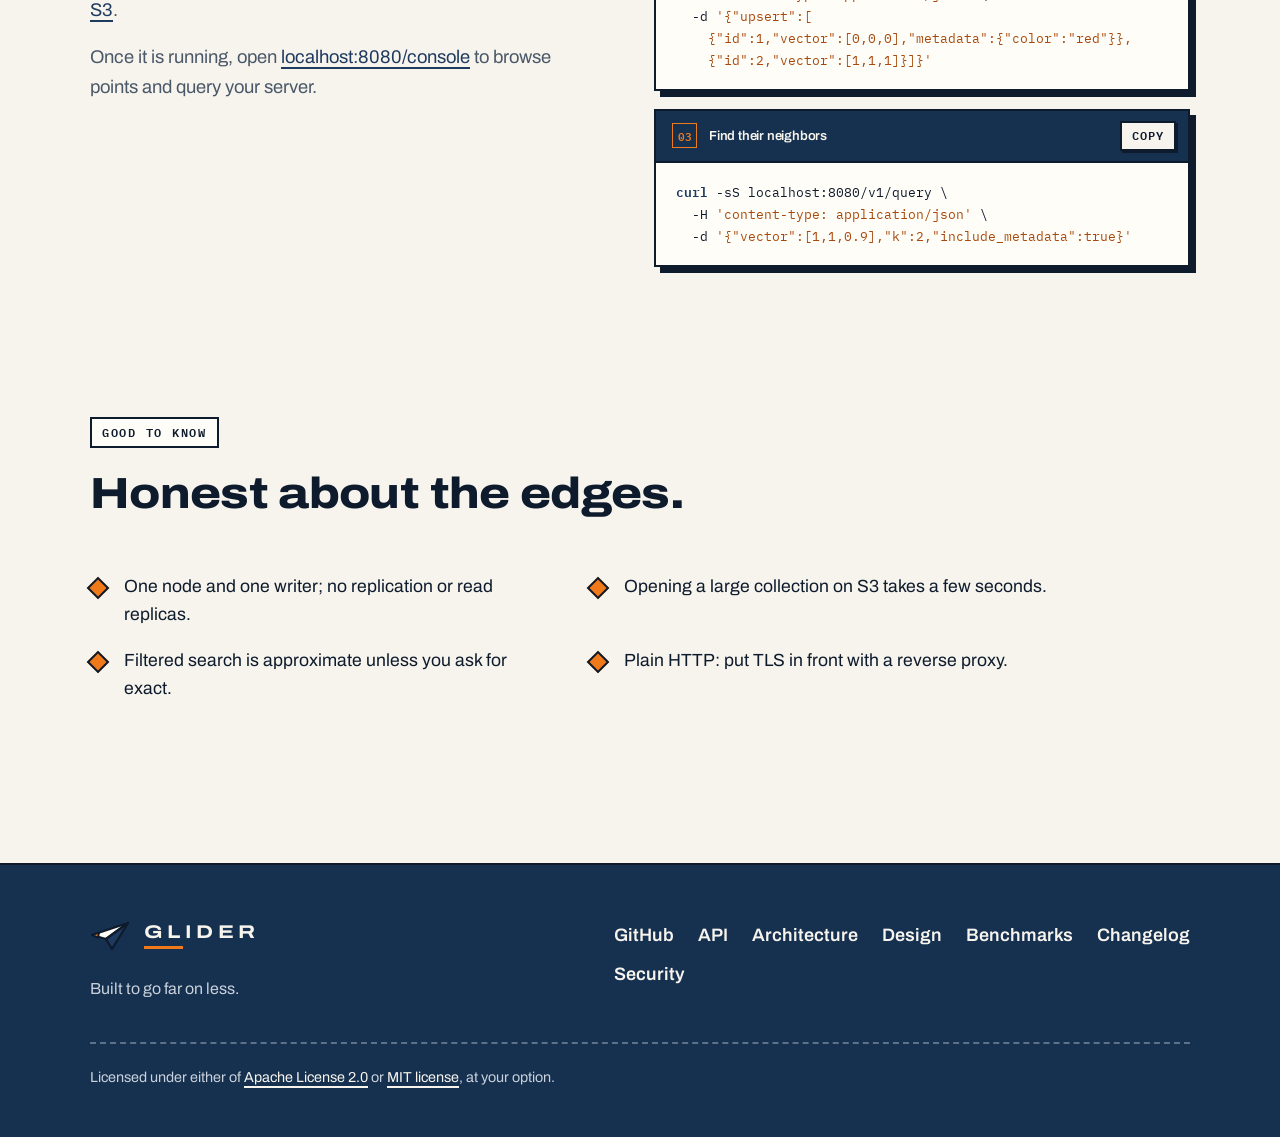
==== commit 0b3630a1: "site: query trace shows where each phase ran A waterfall bar per query (route, select, fetch, rerank" ====
--- a/site/index.html
+++ b/site/index.html
@@ -317,7 +317,12 @@
           </div>
           <div class="sim-map-key"><span><i class="sim-dot"></i> Vectors, coloured by cluster</span><span><i class="sim-center"></i> Centroids</span><span><i class="sim-write-dot"></i> Recent writes</span></div>
           <div class="sim-presets" aria-label="Preset queries"><span>Query a neighbourhood</span><button type="button" data-query="0">Northwest</button><button type="button" data-query="1">Centre</button><button type="button" data-query="2">Southeast</button><button type="button" id="sim-again" disabled>Run again</button></div>
-          <ol class="sim-phases" aria-label="Query stages"><li data-phase="0">01 Route</li><li data-phase="1">02 Select</li><li data-phase="2">03 Fetch</li><li data-phase="3">04 Rerank</li></ol>
+          <div class="sim-trace">
+            <div class="sim-trace-heading"><strong>Query trace <small>· simulated</small></strong><div class="sim-tier-key" aria-label="Tier colours"><span><i class="sim-tier-chip s3" aria-hidden="true"></i>S3</span><span><i class="sim-tier-chip ssd" aria-hidden="true"></i>SSD</span><span><i class="sim-tier-chip ram" aria-hidden="true"></i>RAM</span></div></div>
+            <ol id="sim-trace-bar" class="sim-trace-bar" aria-label="Query phases in execution order" hidden></ol>
+            <p id="sim-trace-summary" class="sim-trace-summary">Route and select in RAM → fetch from RAM, SSD or S3 → rerank in RAM on the CPU.</p>
+            <p class="sim-trace-note">Fetch: RAM hot cache → SSD cache → S3 range read. Then CPU rerank in RAM: fetched blocks + unsealed tail.</p>
+          </div>
           <p id="sim-caption" class="sim-caption" role="status" aria-live="polite">Click the map to route a query through centroids and cached blocks.</p>
           <dl id="sim-query-card" class="sim-query-card" aria-label="Current query statistics">
             <div><dt>Read from S3</dt><dd id="sim-remote">—</dd></div>
@@ -329,18 +334,18 @@
             <dl class="sim-query-extra"><div><dt>Clusters probed</dt><dd id="sim-probes">—</dd></div><div><dt>Blocks read / candidates</dt><dd id="sim-reads">—</dd></div><div><dt>RAM / SSD / S3 hits</dt><dd id="sim-sources">—</dd></div></dl>
             <div id="sim-blocks" class="sim-query-blocks" aria-label="Candidate block reads"><span>Up to 12 candidate blocks · 8 range GETs · 1 MiB remote</span></div>
             <p class="sim-result" id="sim-results">Top-10 neighbours appear as connected points after a query.</p>
-            <p>Latency = 1 ms compute + 0.1 ms per RAM hit + 0.5 ms per SSD hit + 20 ms per batch of four parallel S3 reads. Illustrative, not measured.</p>
+            <p>Latency = 0.25 ms RAM routing + 0.25 ms RAM selection + 0.5 ms RAM CPU reranking + 0.1 ms per RAM hit + 0.5 ms per SSD hit + 20 ms per batch of four parallel S3 reads. Illustrative, not measured.</p>
           </details>
         </div>
         <div class="sim-tiers">
           <article class="sim-tier sim-s3" id="sim-s3">
-            <header><h3>S3</h3><strong id="sim-s3-size"></strong></header>
+            <header><h3><i class="sim-tier-chip s3" aria-hidden="true"></i>S3</h3><strong id="sim-s3-size"></strong></header>
             <p>Every acknowledged write is durable here.</p>
             <div class="sim-objects" id="sim-objects"></div>
             <details class="sim-details"><summary>Details</summary><div id="sim-object-details"></div><p id="sim-s3-note"></p><p>Immutable logs acknowledge writes; a published root selects sealed packs, indexes and manifests.</p></details>
           </article>
           <article class="sim-tier" id="sim-ssd">
-            <header><h3>SSD</h3><strong id="sim-ssd-size"></strong></header>
+            <header><h3><i class="sim-tier-chip ssd" aria-hidden="true"></i>SSD</h3><strong id="sim-ssd-size"></strong></header>
             <p>Fetched blocks stay here for the next query.</p>
             <div class="sim-slots" id="sim-ssd-slots" role="img" aria-label="SSD cache occupancy"></div>
             <strong class="sim-tier-number" id="sim-ssd-count"></strong>
@@ -350,7 +355,7 @@
             </details>
           </article>
           <article class="sim-tier sim-ram" id="sim-ram">
-            <header><h3>RAM</h3><strong id="sim-ram-size"></strong></header>
+            <header><h3><i class="sim-tier-chip ram" aria-hidden="true"></i>RAM</h3><strong id="sim-ram-size"></strong></header>
             <p>Routing and recent data live in process memory.</p>
             <div class="sim-memory" id="sim-memory"></div>
             <details class="sim-details"><summary>Details</summary><div id="sim-memory-details"></div><p>Full vectors enter RAM only as fetched blocks or unsealed writes. The hot block cache is bounded to 4 MiB; a crash clears all process memory.</p></details>
@@ -358,7 +363,7 @@
           <div class="sim-recovery" id="sim-recovery" hidden><label for="sim-progress">Rebuilding from S3</label><progress id="sim-progress" value="0" max="1"></progress></div>
         </div>
       </div>
-      <details class="sim-model-note"><summary>How the illustration is sized and timed</summary><p>30,000 sampled dots stand for the selected dataset, already sealed and clustered (including the 100K example). Seeded Gaussian-mixture islands with Poisson-disc centres have varied populations averaging about 4,000 vectors per centroid. Projected islands can overlap; cluster membership represents the original embedding. Routing uses the M31 profile's 32 probes, scaled to 4 for 100K. Reranking is exact within selected blocks and the tail; the overall search is approximate. The projection and five-bit scores use two dimensions, while sizes assume 128-dimensional float32 vectors: 24 B per directory slot, 80 B of five-bit codes + 4 B ID offset + 8 B posting sequence per sealed row, 512 B per centroid, and 640 B per tail/log row. Blocks are sized proportionally up to 120 KiB; packs hold up to eight blocks (960 KiB) plus sketches. Compression, allocator overhead, routing cache files and retired objects are omitted. RAM's hot cache is 4 MiB; SSD defaults to 256 MiB. Latency = 1 ms compute + 0.1 ms per RAM hit + 0.5 ms per SSD hit + 20 ms per batch of four parallel S3 range GETs. Each batch adds 100 new IDs; 32 log objects trigger sealing. Restart compresses the real lease wait and recovery into five visual stages.</p></details>
+      <details class="sim-model-note"><summary>How the illustration is sized and timed</summary><p>30,000 sampled dots stand for the selected dataset, already sealed and clustered (including the 100K example). Seeded Gaussian-mixture islands with Poisson-disc centres have varied populations averaging about 4,000 vectors per centroid. Projected islands can overlap; cluster membership represents the original embedding. Routing uses the M31 profile's 32 probes, scaled to 4 for 100K. Reranking is exact within selected blocks and the tail; the overall search is approximate. The projection and five-bit scores use two dimensions, while sizes assume 128-dimensional float32 vectors: 24 B per directory slot, 80 B of five-bit codes + 4 B ID offset + 8 B posting sequence per sealed row, 512 B per centroid, and 640 B per tail/log row. Blocks are sized proportionally up to 120 KiB; packs hold up to eight blocks (960 KiB) plus sketches. Compression, allocator overhead, routing cache files and retired objects are omitted. RAM's hot cache is 4 MiB; SSD defaults to 256 MiB. Latency = 0.25 ms RAM routing + 0.25 ms RAM selection + 0.5 ms RAM CPU reranking + 0.1 ms per RAM hit + 0.5 ms per SSD hit + 20 ms per batch of four parallel S3 range GETs. Trace widths follow these simulated phase times with a 14% minimum per phase; the animation stretches the whole query to 1.2 seconds. Each batch adds 100 new IDs; 32 log objects trigger sealing. Restart compresses the real lease wait and recovery into five visual stages.</p></details>
     </div>
     <p class="sim-cta"><a class="btn sm go" href="#quickstart">Try it on your own data <span aria-hidden="true">→</span> Quickstart</a></p>
     <noscript><p>Enable JavaScript for the storage simulation, or <a href="#quickstart">run Glider locally</a>.</p></noscript>
--- a/site/sim.css
+++ b/site/sim.css
@@ -1,6 +1,6 @@
 /* Storage simulation: one visual per tier, technical detail on disclosure. */
 .sim-disclaimer{font:500 .85rem/1.5 var(--mono);margin:0 0 16px;color:var(--muted)}
-.sim{min-width:0;position:relative;overflow:clip}
+.sim{--tier-s3:var(--navy);--tier-ssd:#8FA6BC;--tier-ram:var(--orange);min-width:0;position:relative;overflow:clip}
 .sim button,.sim select{font:600 .8rem/1.2 var(--mono);color:var(--ink);background:var(--sheet);border:2px solid var(--ink);padding:10px;max-width:100%}
 .sim button{cursor:pointer;box-shadow:2px 2px 0 var(--ink)}
 .sim button:hover:enabled{background:var(--fold)}
@@ -34,19 +34,34 @@
 .sim-presets{display:flex;gap:8px;flex-wrap:wrap;padding:4px 18px 18px;align-items:center}
 .sim-presets>span{flex-basis:100%;font:600 .8rem var(--mono);color:var(--muted)}
 .sim-presets button{padding:10px;font-size:.8rem}
-.sim-phases{list-style:none;display:grid;grid-template-columns:repeat(4,minmax(0,1fr));padding:0;margin:0;border-block:2px solid var(--ink);font:600 .75rem var(--mono)}
-.sim-phases li{padding:12px 5px;text-align:center;background:var(--fold)}
-.sim-phases li+li{border-left:1px solid var(--ink)}
-.sim-phases li.active{background:var(--orange);color:var(--ink)}
+.sim-tier-chip{display:inline-block;flex:none;width:12px;height:12px;border:1px solid var(--ink)}
+.sim-tier-chip.s3,.sim-trace-source.s3{background:var(--tier-s3);color:var(--paper)}
+.sim-tier-chip.ssd,.sim-trace-source.ssd{background:var(--tier-ssd);color:var(--ink)}
+.sim-tier-chip.ram,.sim-trace-source.ram{background:var(--tier-ram);color:var(--ink)}
+.sim-trace{padding:16px 18px;border-top:2px solid var(--ink);background:var(--sheet)}
+.sim-trace-heading{display:flex;justify-content:space-between;gap:10px;flex-wrap:wrap;align-items:center;margin-bottom:10px;font:600 .75rem var(--mono)}
+.sim-trace-heading small{font:inherit;color:var(--muted)}
+.sim-tier-key{display:flex;gap:10px;font:500 .7rem var(--mono)}
+.sim-tier-key span{display:flex;align-items:center;gap:4px}
+.sim-trace-bar{display:flex;list-style:none;padding:0;margin:0 3px 12px 0;height:52px;border:2px solid var(--ink);box-shadow:3px 3px 0 var(--ink);background:var(--fold)}
+.sim-trace-phase{position:relative;min-width:0}
+.sim-trace-phase+.sim-trace-phase{border-left:2px solid var(--ink)}
+.sim-trace-fill{position:absolute;inset:0;display:flex;clip-path:inset(0 calc((1 - var(--progress,0))*100%) 0 0)}
+.sim-trace-source{min-width:0;display:flex;flex-direction:column;justify-content:center;align-items:center;container-type:inline-size;overflow:hidden}
+.sim-trace-source+.sim-trace-source{border-left:1px solid var(--ink)}
+.sim-trace-label{display:none;white-space:nowrap;font:600 .65rem/1.6 var(--mono)}
+.sim-trace-summary{font:600 .9rem/1.5 var(--sans)}
+.sim-trace-note{margin-top:6px;font:500 .7rem/1.5 var(--mono);color:var(--muted)}
+@container(min-width:72px){.sim-trace-label{display:block}}
 .sim-caption{padding:16px 18px;font:700 1rem/1.4 var(--sans);min-height:76px}
 .sim-query-blocks{display:grid;grid-template-columns:repeat(4,minmax(0,1fr));gap:6px;margin-top:14px}
 .sim-query-blocks>span{grid-column:1/-1;font:500 .75rem/1.5 var(--mono);color:var(--muted)}
 .sim-read{min-width:0;padding:8px 2px;background:var(--fold);border:1px solid var(--ink);font:500 .7rem/1.5 var(--mono);text-align:center;overflow:hidden}
 .sim-read strong{display:block;font-weight:600}
 .sim-read.pending{border-style:dashed;opacity:.55}
-.sim-read.ram{background:var(--orange);color:var(--ink)}
-.sim-read.ssd{background:var(--silver)}
-.sim-read.s3{background:var(--navy);color:var(--paper)}
+.sim-read.ram{background:var(--tier-ram);color:var(--ink)}
+.sim-read.ssd{background:var(--tier-ssd);color:var(--ink)}
+.sim-read.s3{background:var(--tier-s3);color:var(--paper)}
 .sim-query-card{display:grid;grid-template-columns:minmax(0,1fr);margin:0;padding:20px 18px;gap:18px;border-top:2px solid var(--ink);background:var(--sheet)}
 .sim-query-card dt{font:600 .95rem/1.4 var(--sans);color:var(--muted)}
 .sim-query-card dd{margin:4px 0 0;font:800 clamp(1.35rem,2vw,1.75rem)/1.3 var(--sans);color:var(--navy);overflow-wrap:anywhere}
@@ -59,7 +74,7 @@
 .sim-tiers{min-width:0;display:flex;flex-direction:column;gap:20px;padding:20px;background:var(--fold)}
 .sim-tier{padding:20px;background:var(--sheet);border:2px solid var(--ink);box-shadow:3px 3px 0 var(--ink);min-width:0;transition:box-shadow .2s}
 .sim-tier header{display:flex;align-items:center;justify-content:space-between;gap:10px;margin-bottom:10px;flex-wrap:wrap}
-.sim-tier h3{font:800 2rem/1.1 var(--sans)}
+.sim-tier h3{display:flex;align-items:center;gap:10px;font:800 2rem/1.1 var(--sans)}
 .sim-tier header>strong,.sim-tier-number{font:800 1.35rem/1.3 var(--sans);color:var(--navy)}
 .sim-tier>p{font:500 1rem/1.5 var(--sans);color:var(--muted)}
 .sim-tier.lit{box-shadow:3px 3px 0 var(--ink),0 0 0 3px var(--orange)}
@@ -77,13 +92,12 @@
 .sim-ssd-controls select{padding:6px;font-size:.8rem}
 .sim-slots{display:grid;grid-template-columns:repeat(16,minmax(0,1fr));gap:4px;margin:24px 0 16px}
 .sim-slot{height:18px;border:1px solid var(--silver);background:var(--paper)}
-.sim-slot.full{border-color:var(--ink);background:var(--navy)}
-.sim-slot.hit{background:var(--orange)}
+.sim-slot.full{border-color:var(--ink);background:var(--tier-ssd)}
+.sim-slot.hit{outline:2px solid var(--ink);outline-offset:1px}
 .sim-memory{display:grid;gap:16px;margin:24px 0}
 .sim-memory-row{display:grid;gap:7px;font:600 .9rem var(--sans)}
 .sim-memory-bar{height:16px;background:var(--fold);border:1px solid var(--silver)}
-.sim-memory-bar i{display:block;height:100%;background:var(--navy);min-width:0;max-width:100%}
-.sim-memory-row:last-child i{background:var(--orange)}
+.sim-memory-bar i{display:block;height:100%;background:var(--tier-ram);min-width:0;max-width:100%}
 .sim-details{margin-top:18px;font:500 .8rem/1.6 var(--mono);color:var(--muted);overflow-wrap:anywhere}
 .sim-details summary{cursor:pointer;font:600 .9rem var(--sans);color:var(--ink);padding:8px 0}
 .sim-details p{margin-top:12px}
@@ -95,5 +109,5 @@
 .sim-model-note p{margin-top:12px;color:var(--muted)}
 .sim-cta{margin:20px 0 0}
 @media(min-width:1100px){.sim-layout{grid-template-columns:minmax(0,1.4fr) minmax(0,1fr)}.sim-map-panel{border-right:2px solid var(--ink)}.sim-query-card{grid-template-columns:repeat(3,minmax(0,1fr))}}
-@media(max-width:600px){.sim-toolbar{padding:14px;gap:10px}.sim-dataset{width:100%;justify-content:space-between}.sim-map-wrap{height:390px}.sim-map-heading{padding:14px;flex-wrap:wrap}.sim-tiers{padding:14px}.sim-tier{padding:16px}.sim-slots{grid-template-columns:repeat(12,minmax(0,1fr))}.sim-phases{font-size:.7rem}.sim-objects{gap:16px 8px}.sim-model-note{padding:14px}.sim-caption{min-height:98px}}
-@media(prefers-reduced-motion:reduce){.sim *{animation:none!important;transition:none!important}}
+@media(max-width:600px){.sim-toolbar{padding:14px;gap:10px}.sim-dataset{width:100%;justify-content:space-between}.sim-map-wrap{height:390px}.sim-map-heading{padding:14px;flex-wrap:wrap}.sim-tiers{padding:14px}.sim-tier{padding:16px}.sim-slots{grid-template-columns:repeat(12,minmax(0,1fr))}.sim-trace{padding:14px}.sim-trace-heading small{display:none}.sim-trace-label{display:none!important}.sim-objects{gap:16px 8px}.sim-model-note{padding:14px}.sim-caption{min-height:98px}}
+@media(prefers-reduced-motion:reduce){.sim *{animation:none!important;transition:none!important}.sim-trace-fill{clip-path:none}}
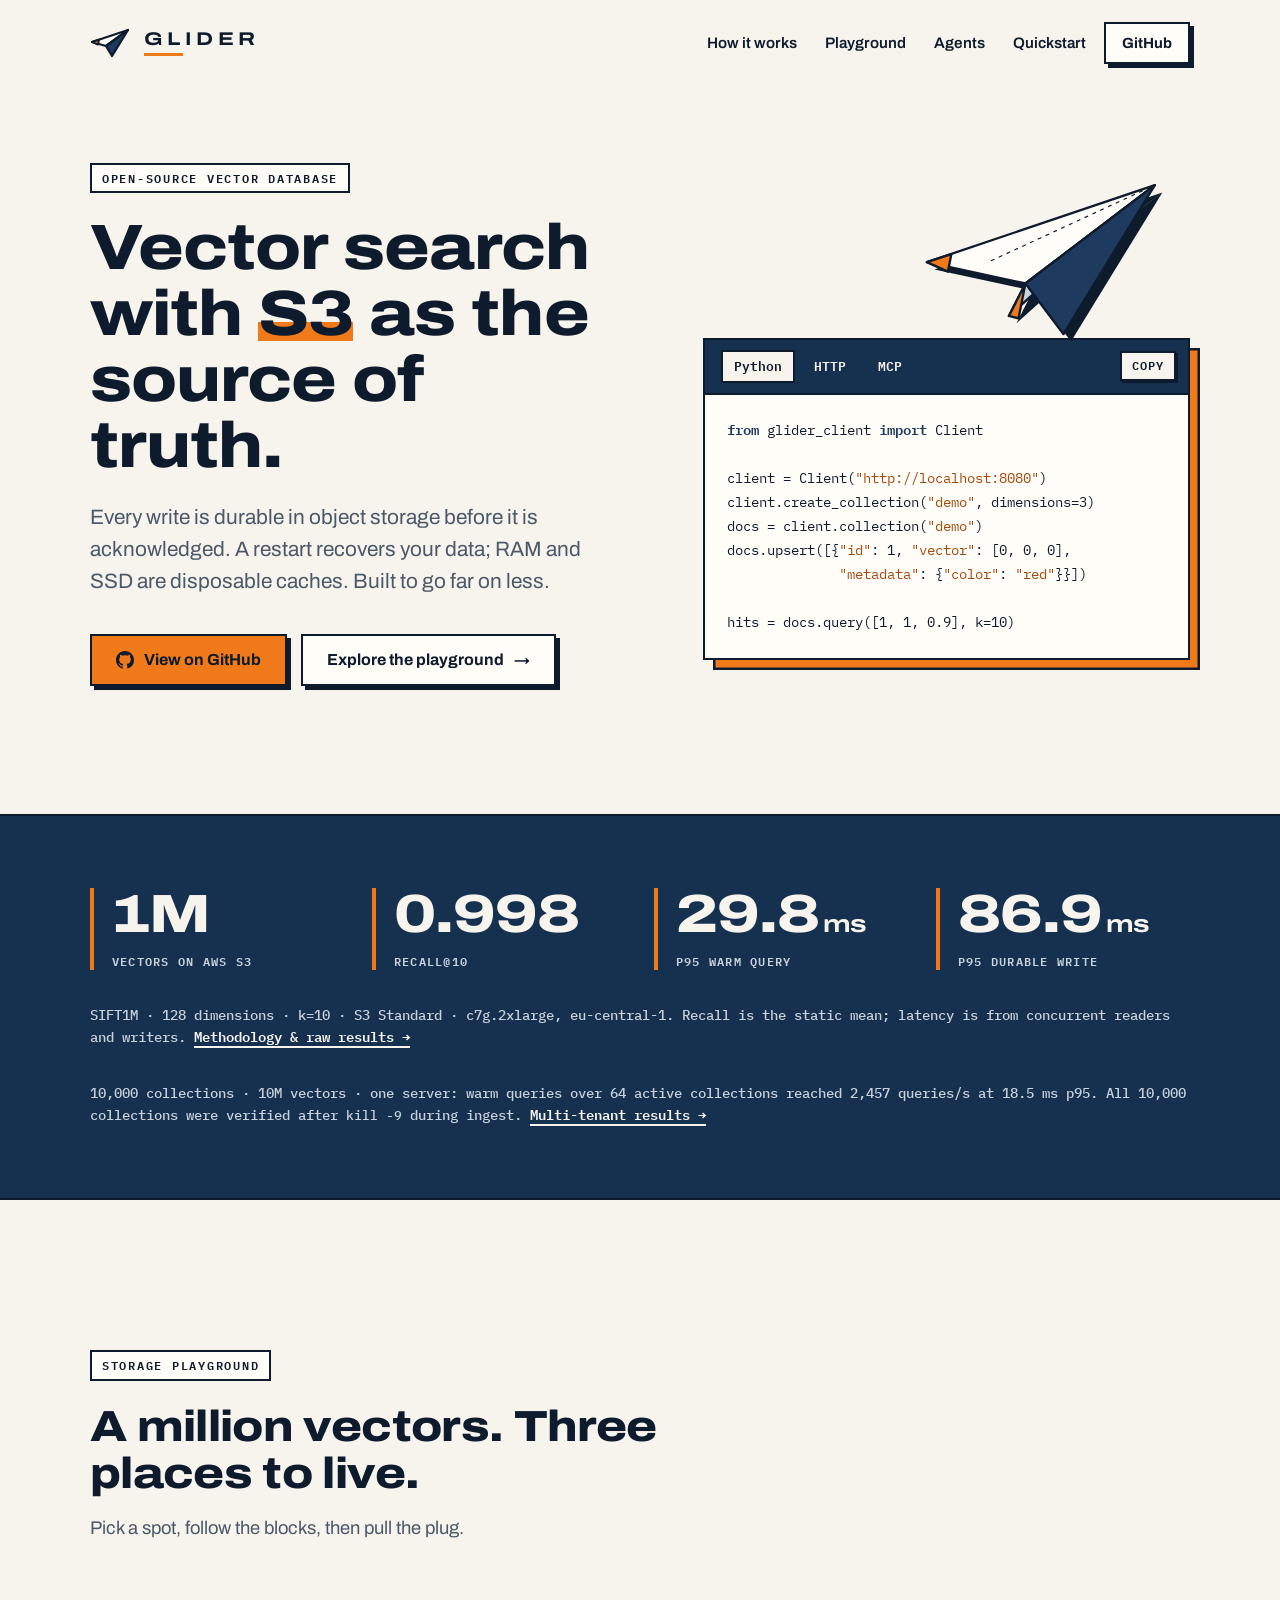
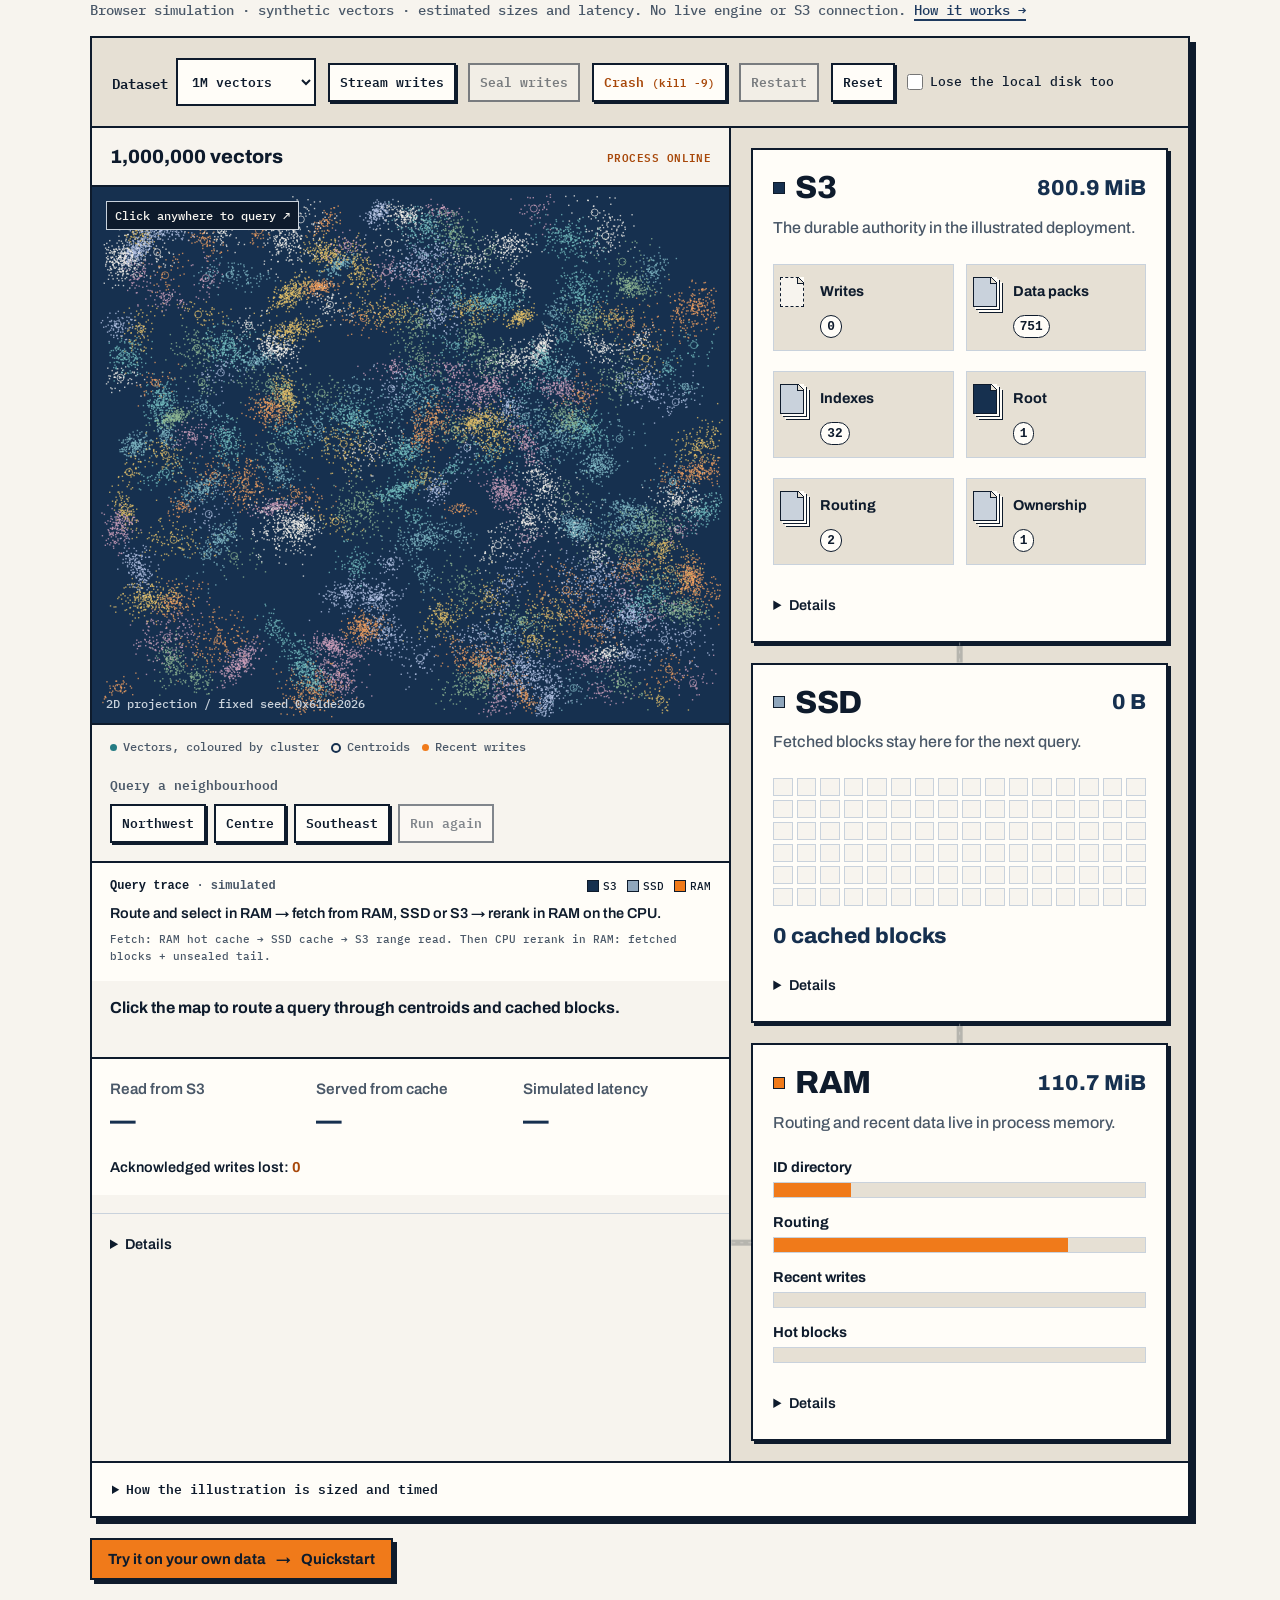
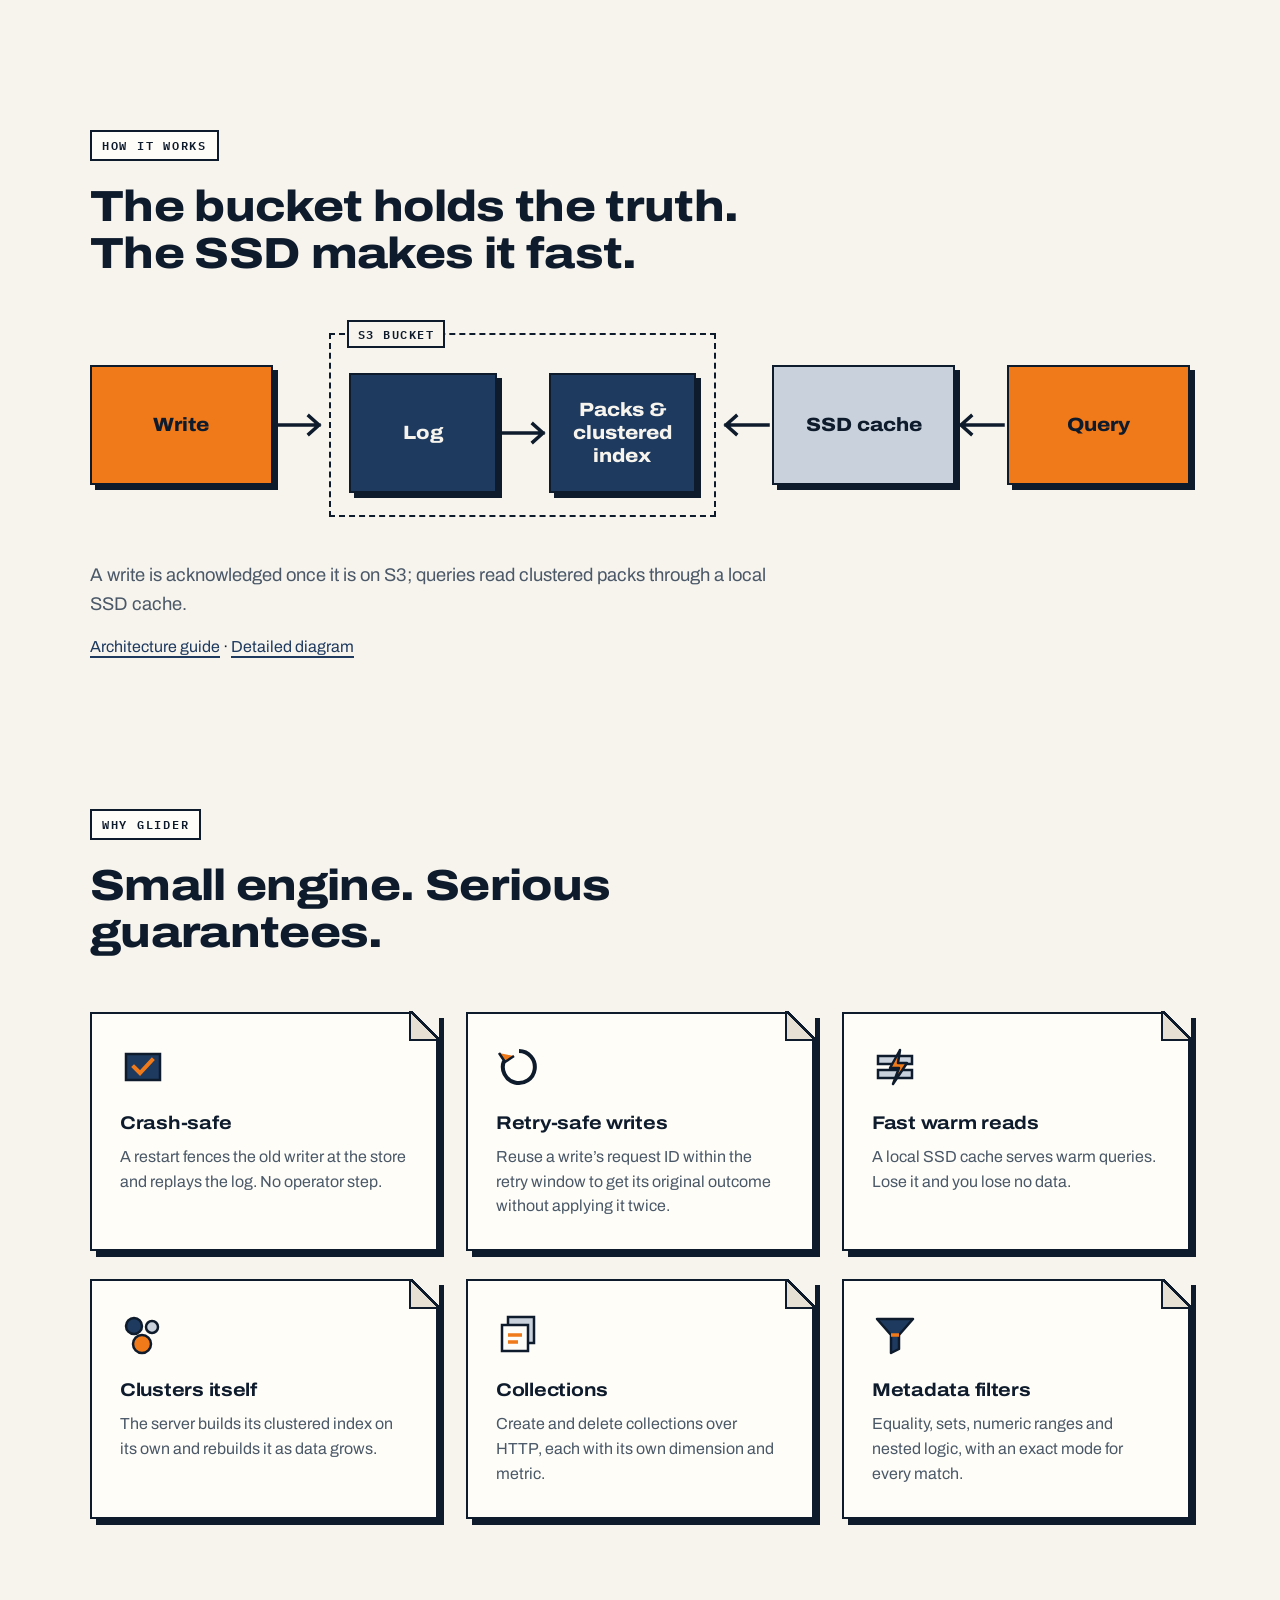
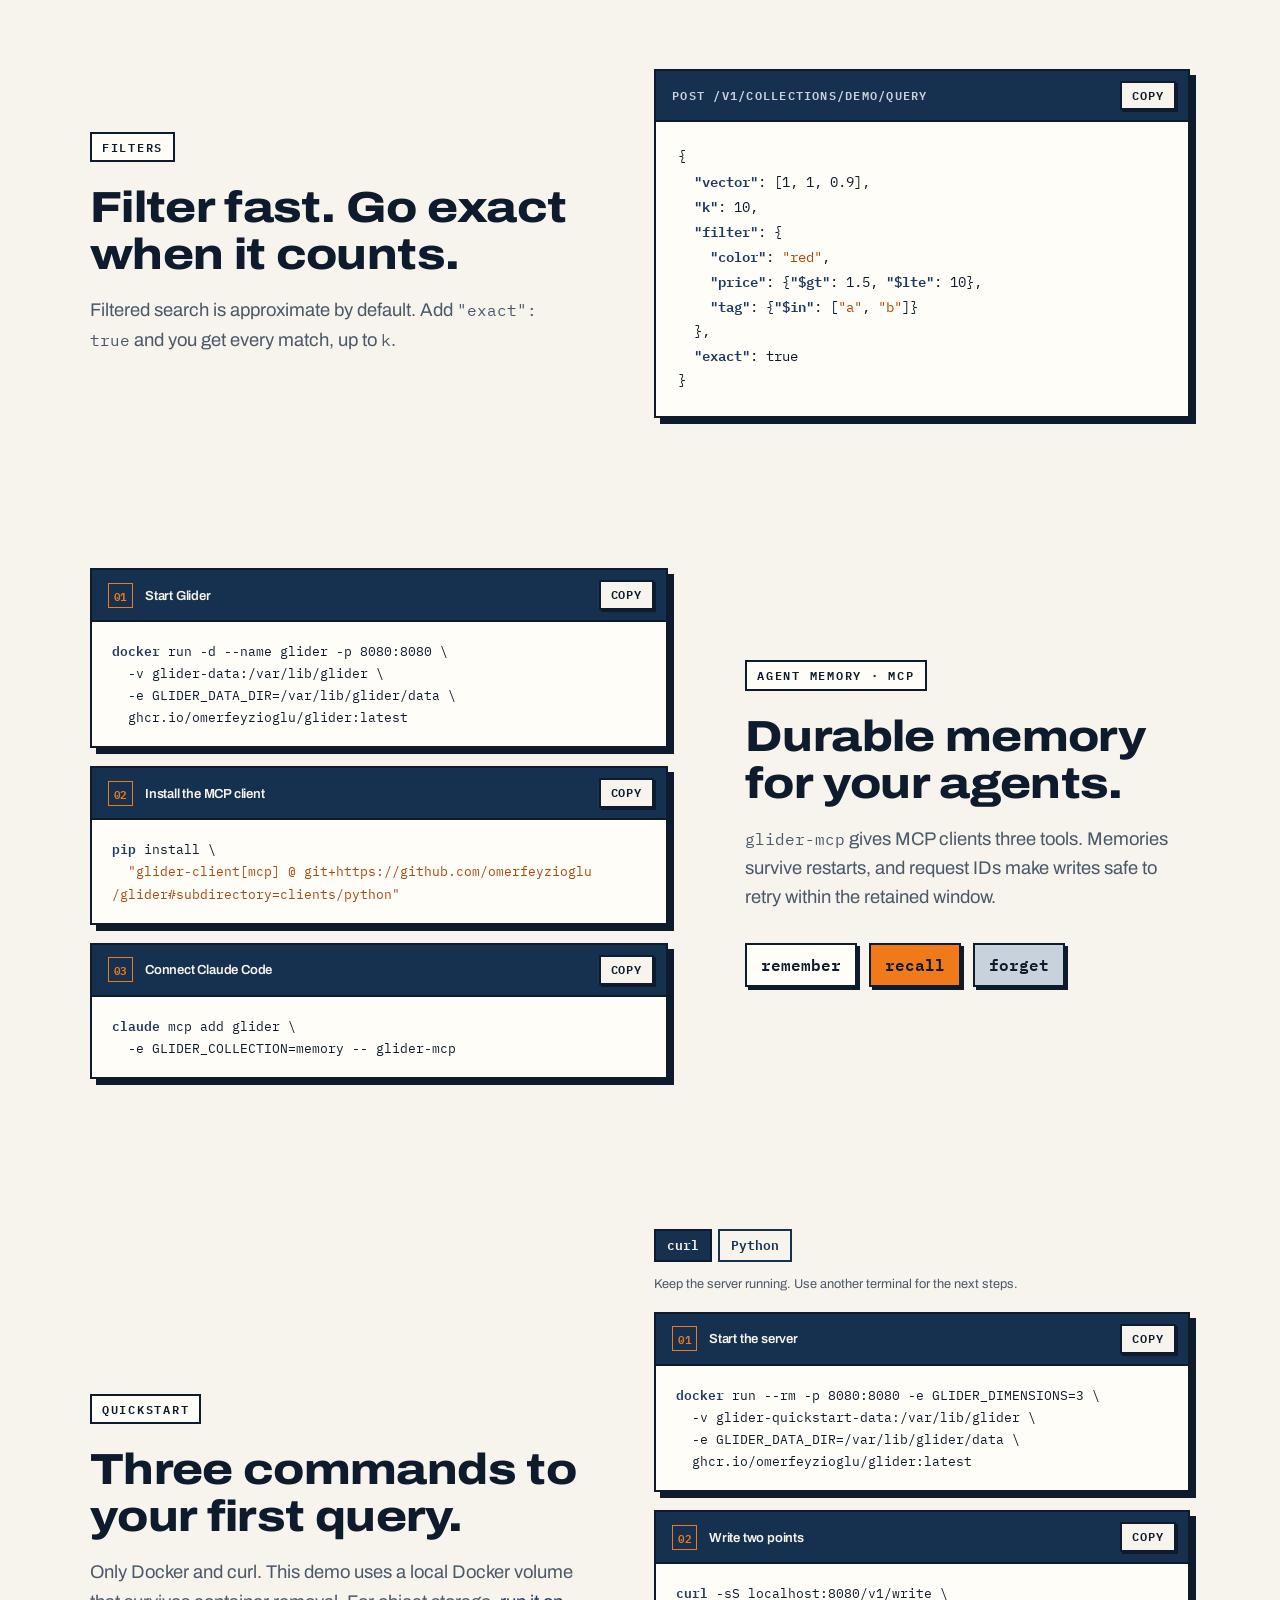
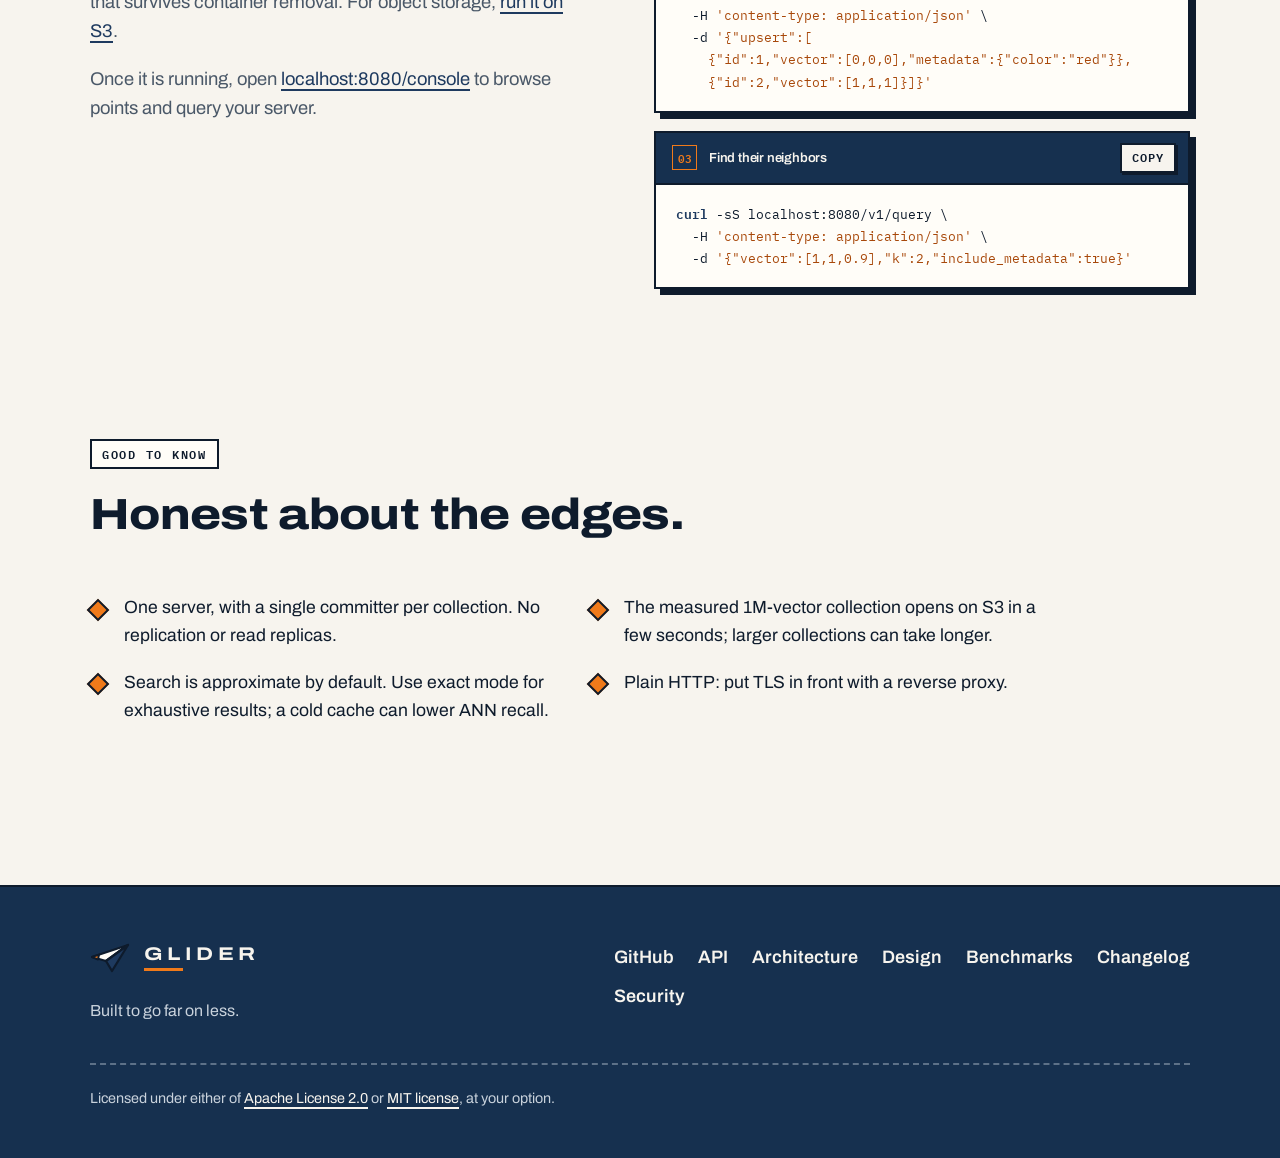
==== commit 6e650821: "fix: clarify website simulation and verify examples" ====
--- a/site/index.html
+++ b/site/index.html
@@ -230,7 +230,7 @@
           <svg viewBox="0 0 16 16" aria-hidden="true" fill="currentColor"><path d="M8 0C3.58 0 0 3.58 0 8c0 3.54 2.29 6.53 5.47 7.59.4.07.55-.17.55-.38 0-.19-.01-.82-.01-1.49-2.01.37-2.53-.49-2.69-.94-.09-.23-.48-.94-.82-1.13-.28-.15-.68-.52-.01-.53.63-.01 1.08.58 1.23.82.72 1.21 1.87.87 2.33.66.07-.52.28-.87.51-1.07-1.78-.2-3.64-.89-3.64-3.95 0-.87.31-1.59.82-2.15-.08-.2-.36-1.02.08-2.12 0 0 .67-.21 2.2.82.64-.18 1.32-.27 2-.27.68 0 1.36.09 2 .27 1.53-1.04 2.2-.82 2.2-.82.44 1.1.16 1.92.08 2.12.51.56.82 1.27.82 2.15 0 3.07-1.87 3.75-3.65 3.95.29.25.54.73.54 1.48 0 1.07-.01 1.93-.01 2.2 0 .21.15.46.55.38A8.013 8.013 0 0016 8c0-4.42-3.58-8-8-8z"/></svg>
           View on GitHub
         </a>
-        <a class="btn" href="#playground">Try a query <span aria-hidden="true">&rarr;</span></a>
+        <a class="btn" href="#playground">Explore the playground <span aria-hidden="true">&rarr;</span></a>
       </div>
     </div>
 
@@ -259,11 +259,14 @@
         <div role="tabpanel" id="p-py" aria-labelledby="t-py" tabindex="0"><pre><code><span class="k">from</span> glider_client <span class="k">import</span> Client
 
 client = Client(<span class="s">"http://localhost:8080"</span>)
-client.upsert([{<span class="s">"id"</span>: 1, <span class="s">"vector"</span>: [0, 0, 0],
-                <span class="s">"metadata"</span>: {<span class="s">"color"</span>: <span class="s">"red"</span>}}])
-
-hits = client.query([1, 1, 0.9], k=10)</code></pre></div>
-        <div role="tabpanel" id="p-http" aria-labelledby="t-http" tabindex="0" hidden><pre><code><span class="k">curl</span> -sS localhost:8080/v1/query \
+client.create_collection(<span class="s">"demo"</span>, dimensions=3)
+docs = client.collection(<span class="s">"demo"</span>)
+docs.upsert([{<span class="s">"id"</span>: 1, <span class="s">"vector"</span>: [0, 0, 0],
+              <span class="s">"metadata"</span>: {<span class="s">"color"</span>: <span class="s">"red"</span>}}])
+
+hits = docs.query([1, 1, 0.9], k=10)</code></pre></div>
+        <div role="tabpanel" id="p-http" aria-labelledby="t-http" tabindex="0" hidden><pre><code><span class="c"># After creating and writing the demo collection</span>
+<span class="k">curl</span> -sS localhost:8080/v1/collections/demo/query \
   -H <span class="s">'content-type: application/json'</span> \
   -d <span class="s">'{"vector":[1,1,0.9],"k":10}'</span></code></pre></div>
         <div role="tabpanel" id="p-mcp" aria-labelledby="t-mcp" tabindex="0" hidden><pre><code><span class="k">claude</span> mcp add glider \
@@ -282,7 +285,7 @@
         <div><dt>p95 durable write</dt><dd>86.9<small>ms</small></dd></div>
       </dl>
       <p class="band-note">SIFT1M &middot; 128 dimensions &middot; k=10 &middot; S3 Standard &middot; c7g.2xlarge, eu-central-1. Recall is the static mean; latency is from concurrent readers and writers. <a href="https://github.com/omerfeyzioglu/glider/blob/main/benchmarks/M39.md#current-main-on-s3">Methodology &amp; raw results &rarr;</a></p>
-      <p class="band-note">10,000 collections &middot; 10M vectors &middot; one server: 2,457 queries/s at 18.5&nbsp;ms p95, zero lost writes after <code>kill -9</code>. <a href="https://github.com/omerfeyzioglu/glider/blob/main/BENCHMARKS.md#multi-tenant-server-scenario">Multi-tenant results &rarr;</a></p>
+      <p class="band-note">10,000 collections &middot; 10M vectors &middot; one server: warm queries over 64 active collections reached 2,457 queries/s at 18.5&nbsp;ms p95. All 10,000 collections were verified after <code>kill -9</code> during ingest. <a href="https://github.com/omerfeyzioglu/glider/blob/main/BENCHMARKS.md#multi-tenant-server-scenario">Multi-tenant results &rarr;</a></p>
     </div>
   </div>
 </div>
@@ -294,7 +297,7 @@
       <h2 id="sim-title">A million vectors. Three places to live.</h2>
       <p>Pick a spot, follow the blocks, then pull the plug.</p>
     </div>
-    <p class="sim-disclaimer">Simulation of Glider's storage layout — illustrative, not a benchmark</p>
+    <p class="sim-disclaimer">Browser simulation &middot; synthetic vectors &middot; estimated sizes and latency. No live engine or S3 connection. <a href="https://github.com/omerfeyzioglu/glider/blob/main/docs/WEBSITE.md#storage-playground">How it works &rarr;</a></p>
     <div class="sheet sim" id="sim-app">
       <div class="sim-toolbar">
         <label class="sim-dataset">Dataset <select id="sim-size"><option value="100000">100K vectors</option><option value="1000000" selected>1M vectors</option><option value="10000000">10M vectors</option></select></label>
@@ -334,13 +337,18 @@
             <dl class="sim-query-extra"><div><dt>Clusters probed</dt><dd id="sim-probes">—</dd></div><div><dt>Blocks read / candidates</dt><dd id="sim-reads">—</dd></div><div><dt>RAM / SSD / S3 hits</dt><dd id="sim-sources">—</dd></div></dl>
             <div id="sim-blocks" class="sim-query-blocks" aria-label="Candidate block reads"><span>Up to 12 candidate blocks · 8 range GETs · 1 MiB remote</span></div>
             <p class="sim-result" id="sim-results">Top-10 neighbours appear as connected points after a query.</p>
+            <table class="sim-result-table" id="sim-result-table" hidden>
+              <caption>Synthetic 2D neighbors &middot; squared Euclidean distance</caption>
+              <thead><tr><th scope="col">Rank</th><th scope="col">ID</th><th scope="col">Distance</th></tr></thead>
+              <tbody id="sim-result-rows"></tbody>
+            </table>
             <p>Latency = 0.25 ms RAM routing + 0.25 ms RAM selection + 0.5 ms RAM CPU reranking + 0.1 ms per RAM hit + 0.5 ms per SSD hit + 20 ms per batch of four parallel S3 reads. Illustrative, not measured.</p>
           </details>
         </div>
         <div class="sim-tiers">
           <article class="sim-tier sim-s3" id="sim-s3">
             <header><h3><i class="sim-tier-chip s3" aria-hidden="true"></i>S3</h3><strong id="sim-s3-size"></strong></header>
-            <p>Every acknowledged write is durable here.</p>
+            <p>The durable authority in the illustrated deployment.</p>
             <div class="sim-objects" id="sim-objects"></div>
             <details class="sim-details"><summary>Details</summary><div id="sim-object-details"></div><p id="sim-s3-note"></p><p>Immutable logs acknowledge writes; a published root selects sealed packs, indexes and manifests.</p></details>
           </article>
@@ -444,7 +452,7 @@
       <p>Filtered search is approximate by default. Add <code>"exact": true</code> and you get every match, up to <code>k</code>.</p>
     </div>
     <div class="card sheet" data-copy>
-      <div class="card-head"><span class="card-title">POST /v1/query</span></div>
+      <div class="card-head"><span class="card-title">POST /v1/collections/demo/query</span></div>
 <pre><code>{
   <span class="k">"vector"</span>: [1, 1, 0.9],
   <span class="k">"k"</span>: 10,
@@ -572,9 +580,9 @@
       <h2 id="limits-title">Honest about the edges.</h2>
     </div>
     <ul class="limits">
-      <li>One node and one writer; no replication or read replicas.</li>
-      <li>Opening a large collection on S3 takes a few seconds.</li>
-      <li>Filtered search is approximate unless you ask for exact.</li>
+      <li>One server, with a single committer per collection. No replication or read replicas.</li>
+      <li>The measured 1M-vector collection opens on S3 in a few seconds; larger collections can take longer.</li>
+      <li>Search is approximate by default. Use exact mode for exhaustive results; a cold cache can lower ANN recall.</li>
       <li>Plain HTTP: put TLS in front with a reverse proxy.</li>
     </ul>
   </div>
--- a/site/sim.css
+++ b/site/sim.css
@@ -71,6 +71,10 @@
 .sim-query-extra{display:grid;gap:10px;margin-top:12px;font:500 .8rem/1.5 var(--mono)}
 .sim-query-extra dd{margin:0;font-weight:700}
 .sim-result{margin-top:14px;font:500 .8rem/1.6 var(--mono);overflow-wrap:anywhere}
+.sim-result-table{width:100%;margin-top:14px;border-collapse:collapse;font:500 .75rem/1.5 var(--mono);font-variant-numeric:tabular-nums;color:var(--ink)}
+.sim-result-table caption{text-align:left;margin-bottom:8px;color:var(--muted)}
+.sim-result-table th,.sim-result-table td{padding:6px 4px;text-align:right;border-bottom:1px solid var(--silver)}
+.sim-result-table th:first-child,.sim-result-table td:first-child{text-align:left}
 .sim-tiers{min-width:0;display:flex;flex-direction:column;gap:20px;padding:20px;background:var(--fold)}
 .sim-tier{padding:20px;background:var(--sheet);border:2px solid var(--ink);box-shadow:3px 3px 0 var(--ink);min-width:0;transition:box-shadow .2s}
 .sim-tier header{display:flex;align-items:center;justify-content:space-between;gap:10px;margin-bottom:10px;flex-wrap:wrap}
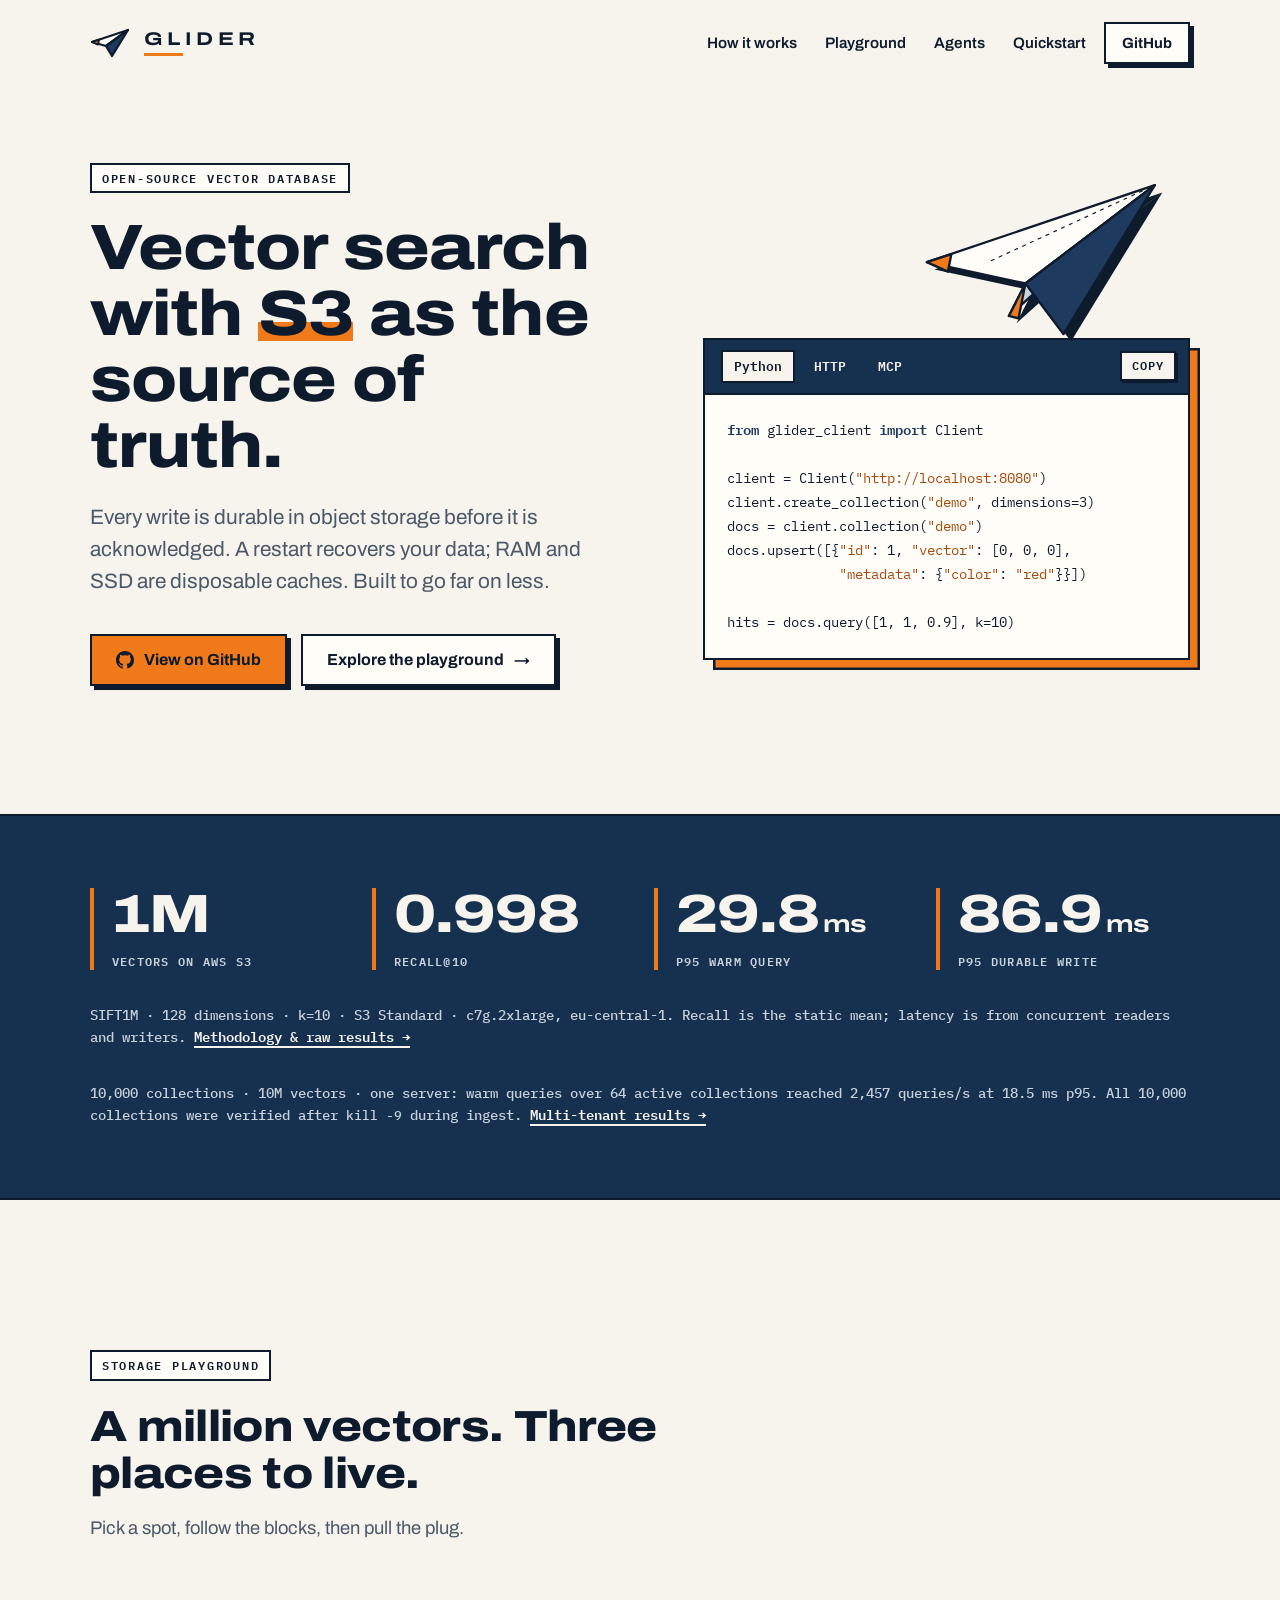
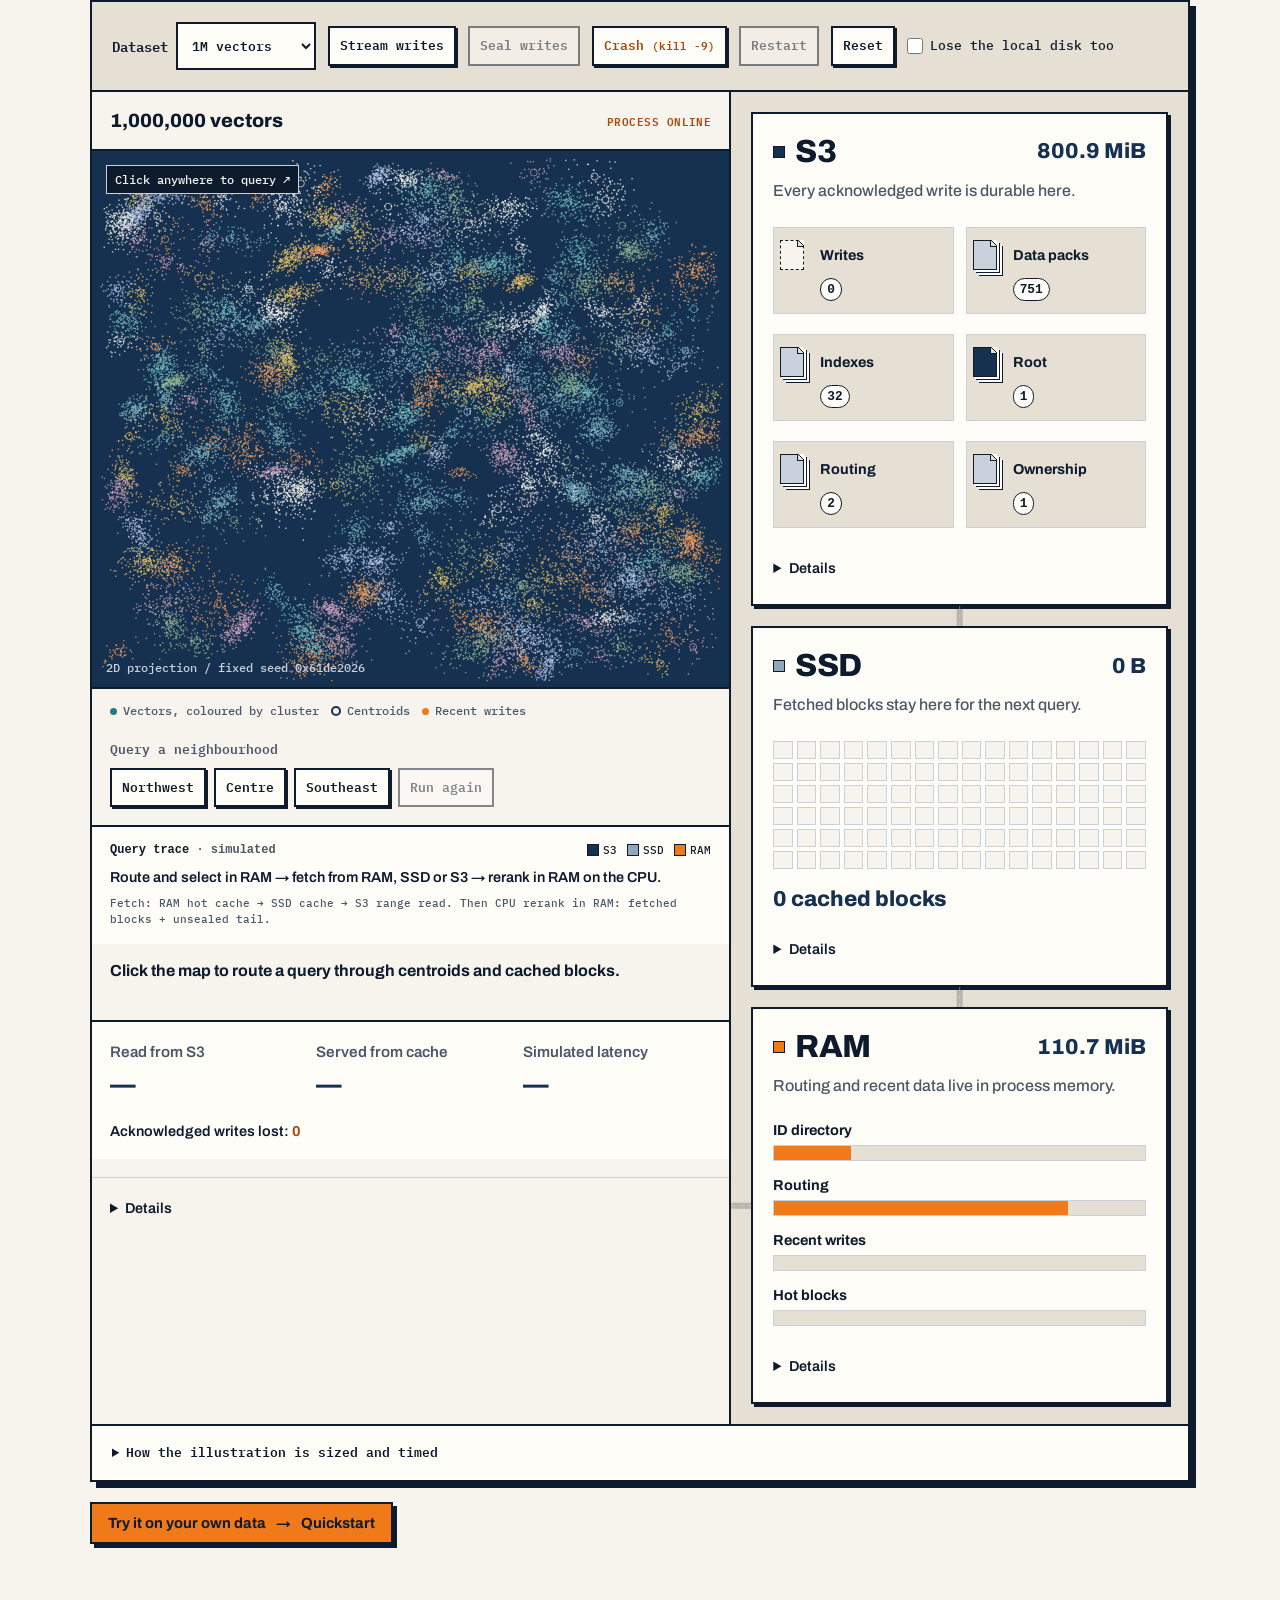
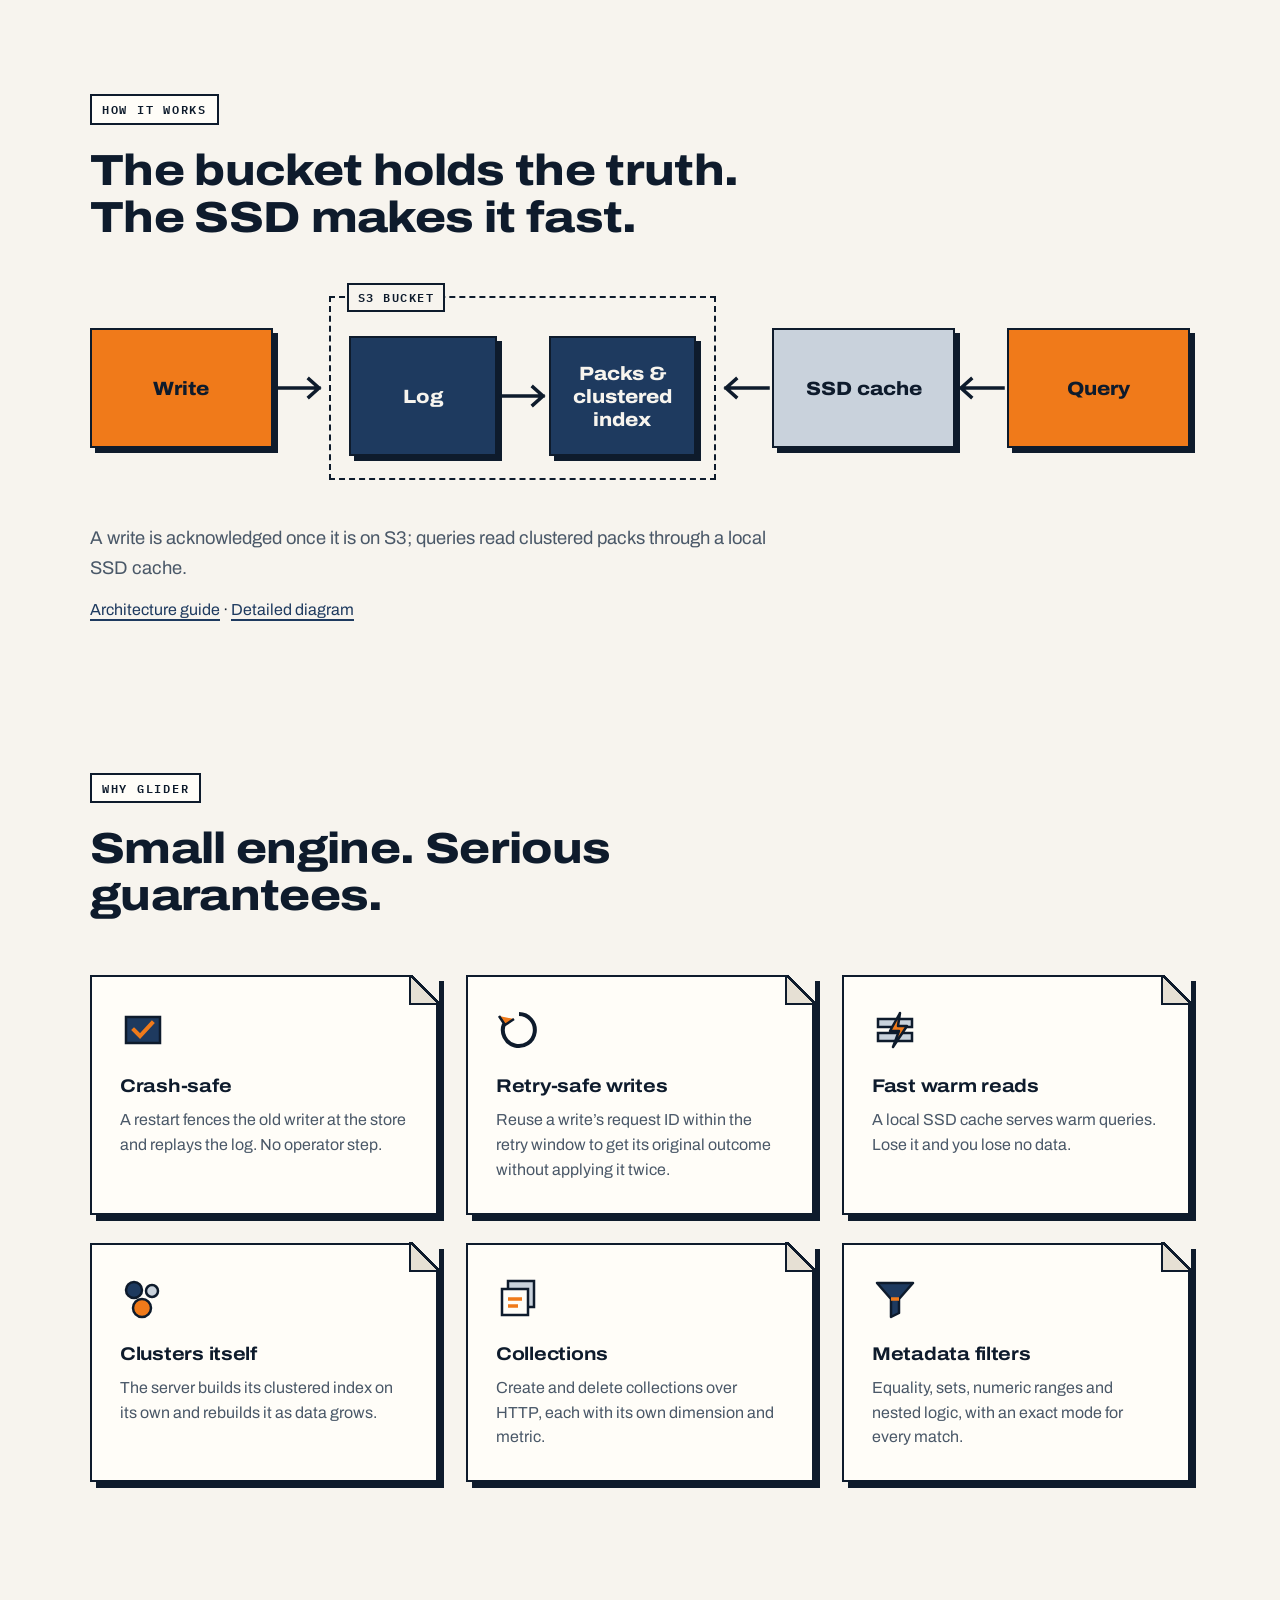
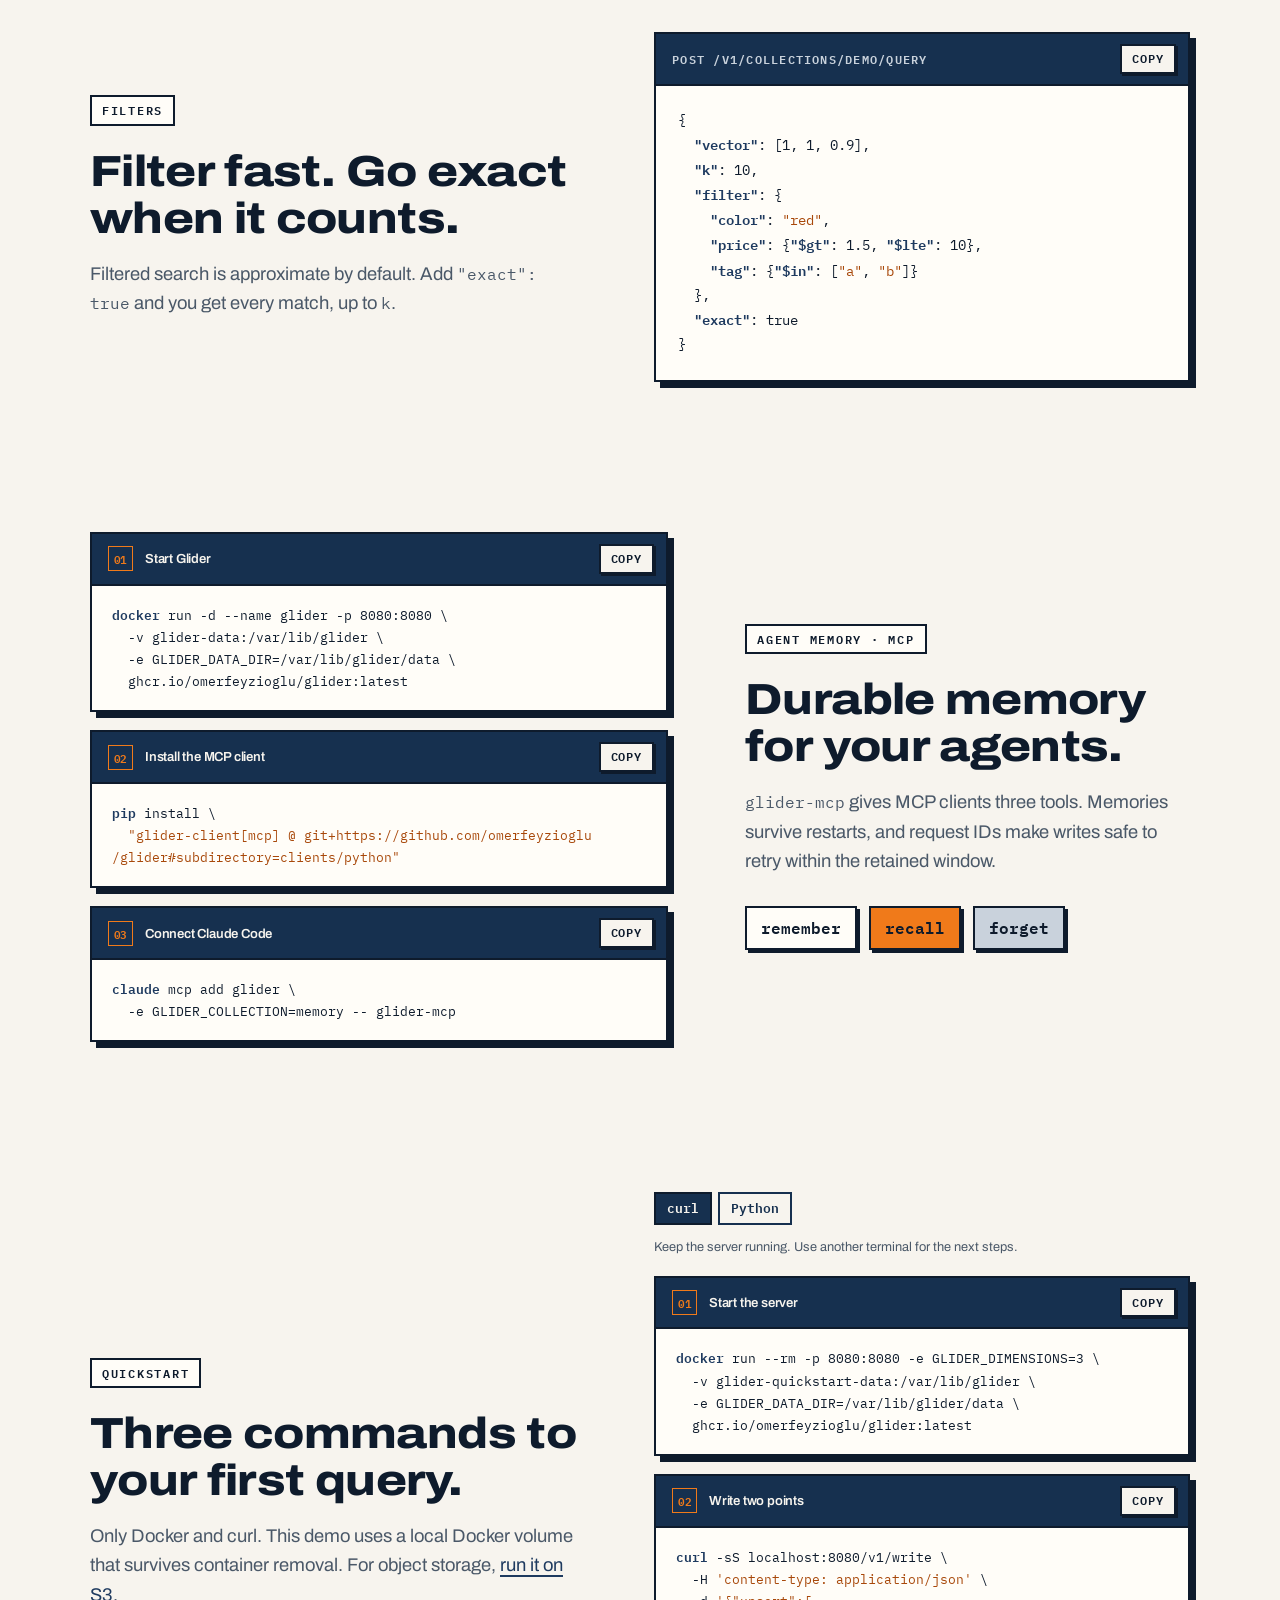
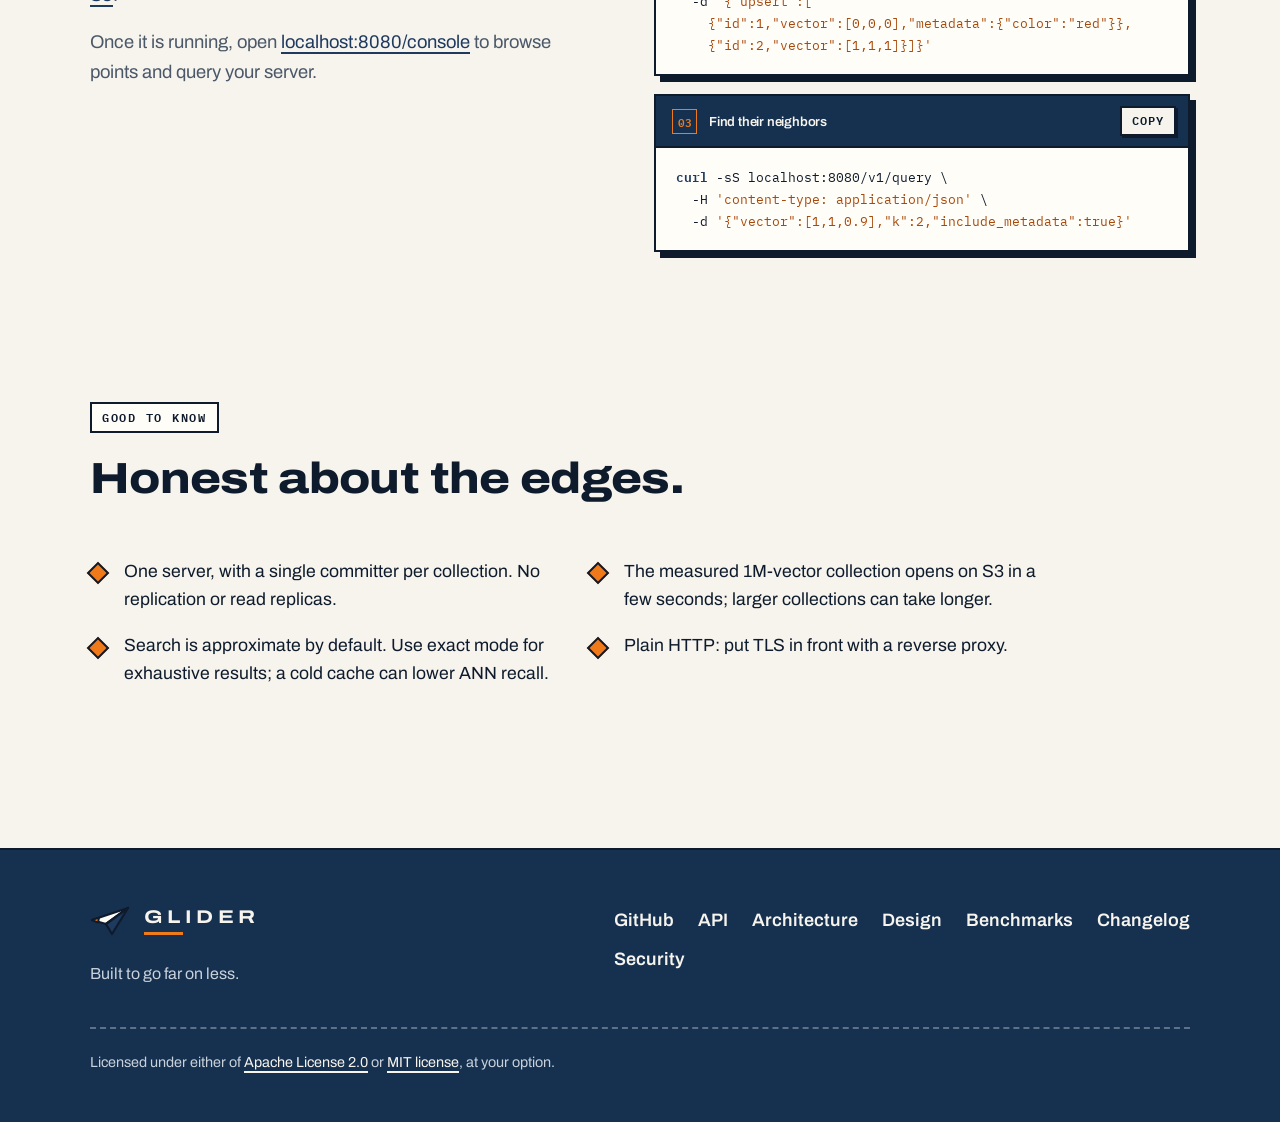
==== commit 305837a4: "site: keep playground presentation focused on the experience" ====
--- a/site/index.html
+++ b/site/index.html
@@ -297,7 +297,6 @@
       <h2 id="sim-title">A million vectors. Three places to live.</h2>
       <p>Pick a spot, follow the blocks, then pull the plug.</p>
     </div>
-    <p class="sim-disclaimer">Browser simulation &middot; synthetic vectors &middot; estimated sizes and latency. No live engine or S3 connection. <a href="https://github.com/omerfeyzioglu/glider/blob/main/docs/WEBSITE.md#storage-playground">How it works &rarr;</a></p>
     <div class="sheet sim" id="sim-app">
       <div class="sim-toolbar">
         <label class="sim-dataset">Dataset <select id="sim-size"><option value="100000">100K vectors</option><option value="1000000" selected>1M vectors</option><option value="10000000">10M vectors</option></select></label>
@@ -338,7 +337,7 @@
             <div id="sim-blocks" class="sim-query-blocks" aria-label="Candidate block reads"><span>Up to 12 candidate blocks · 8 range GETs · 1 MiB remote</span></div>
             <p class="sim-result" id="sim-results">Top-10 neighbours appear as connected points after a query.</p>
             <table class="sim-result-table" id="sim-result-table" hidden>
-              <caption>Synthetic 2D neighbors &middot; squared Euclidean distance</caption>
+              <caption>Nearest neighbors &middot; squared Euclidean distance</caption>
               <thead><tr><th scope="col">Rank</th><th scope="col">ID</th><th scope="col">Distance</th></tr></thead>
               <tbody id="sim-result-rows"></tbody>
             </table>
@@ -348,7 +347,7 @@
         <div class="sim-tiers">
           <article class="sim-tier sim-s3" id="sim-s3">
             <header><h3><i class="sim-tier-chip s3" aria-hidden="true"></i>S3</h3><strong id="sim-s3-size"></strong></header>
-            <p>The durable authority in the illustrated deployment.</p>
+            <p>Every acknowledged write is durable here.</p>
             <div class="sim-objects" id="sim-objects"></div>
             <details class="sim-details"><summary>Details</summary><div id="sim-object-details"></div><p id="sim-s3-note"></p><p>Immutable logs acknowledge writes; a published root selects sealed packs, indexes and manifests.</p></details>
           </article>
--- a/site/sim.css
+++ b/site/sim.css
@@ -1,5 +1,4 @@
 /* Storage simulation: one visual per tier, technical detail on disclosure. */
-.sim-disclaimer{font:500 .85rem/1.5 var(--mono);margin:0 0 16px;color:var(--muted)}
 .sim{--tier-s3:var(--navy);--tier-ssd:#8FA6BC;--tier-ram:var(--orange);min-width:0;position:relative;overflow:clip}
 .sim button,.sim select{font:600 .8rem/1.2 var(--mono);color:var(--ink);background:var(--sheet);border:2px solid var(--ink);padding:10px;max-width:100%}
 .sim button{cursor:pointer;box-shadow:2px 2px 0 var(--ink)}
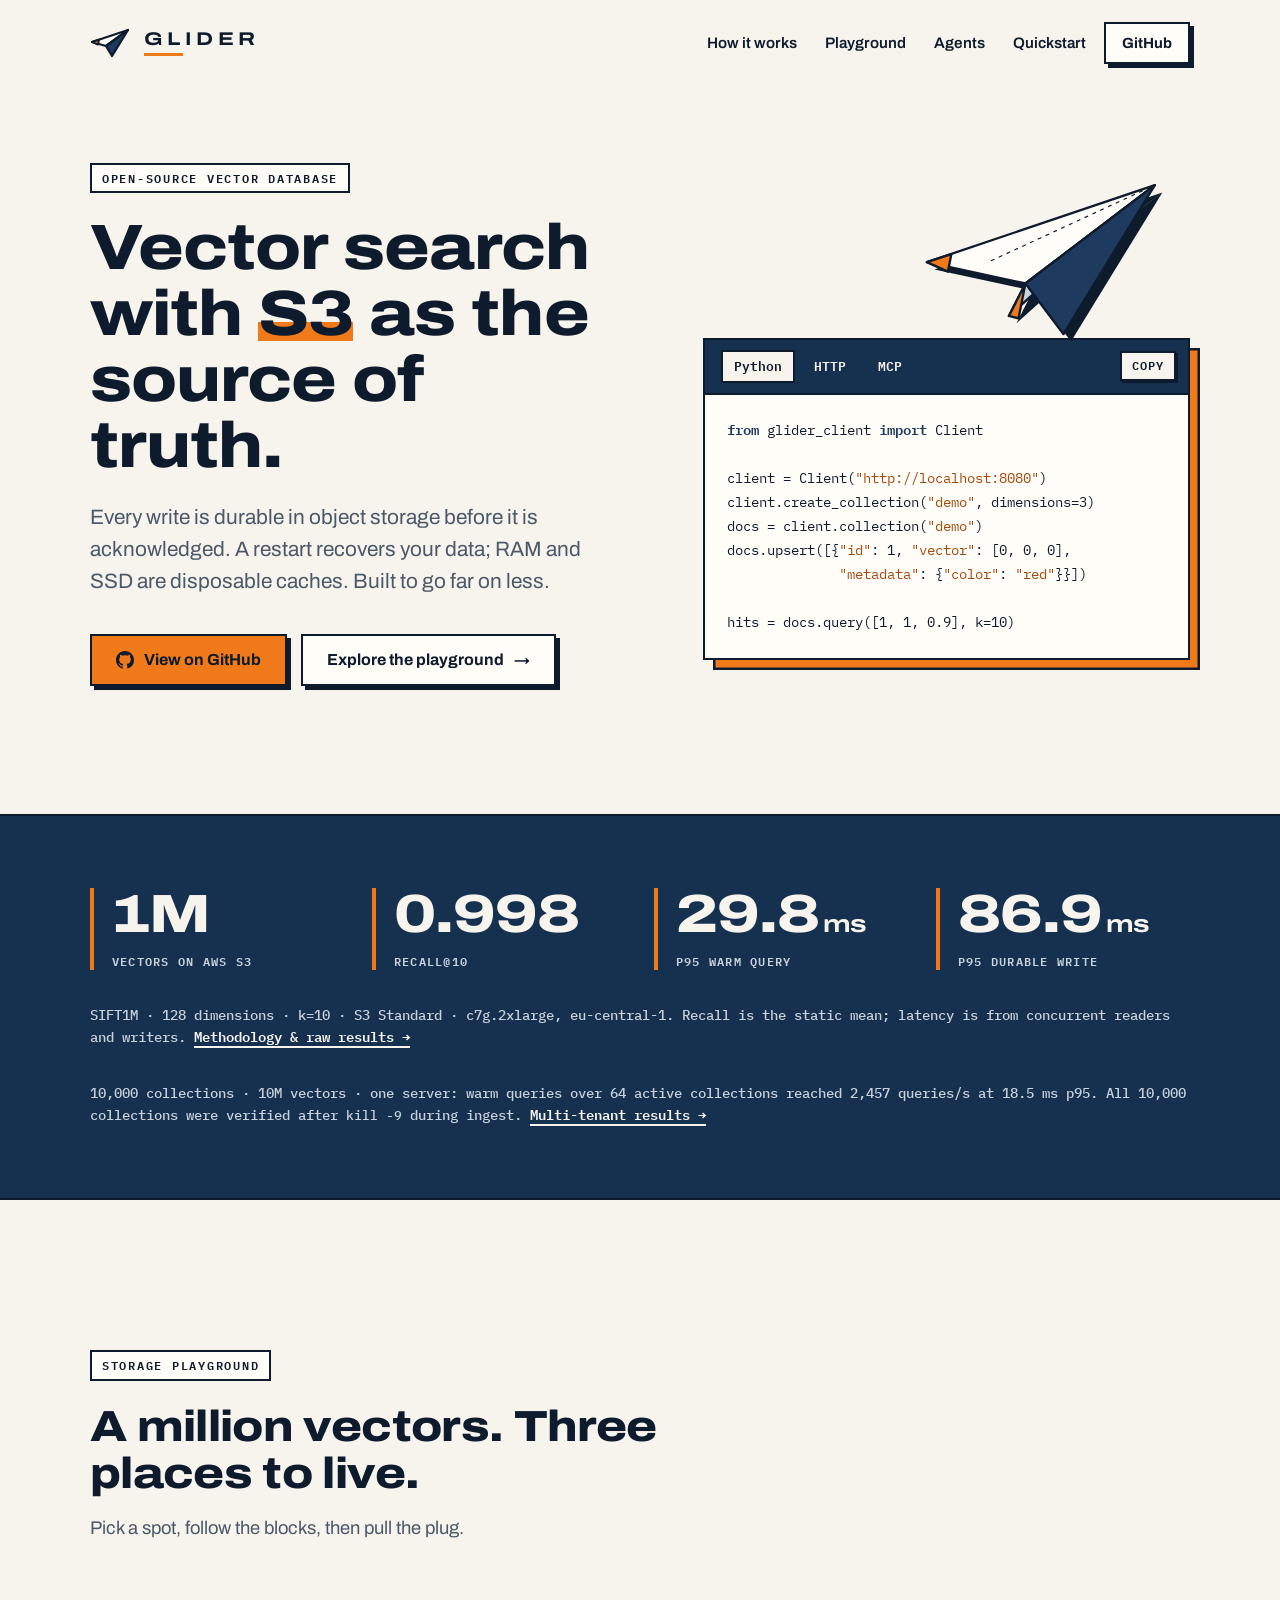
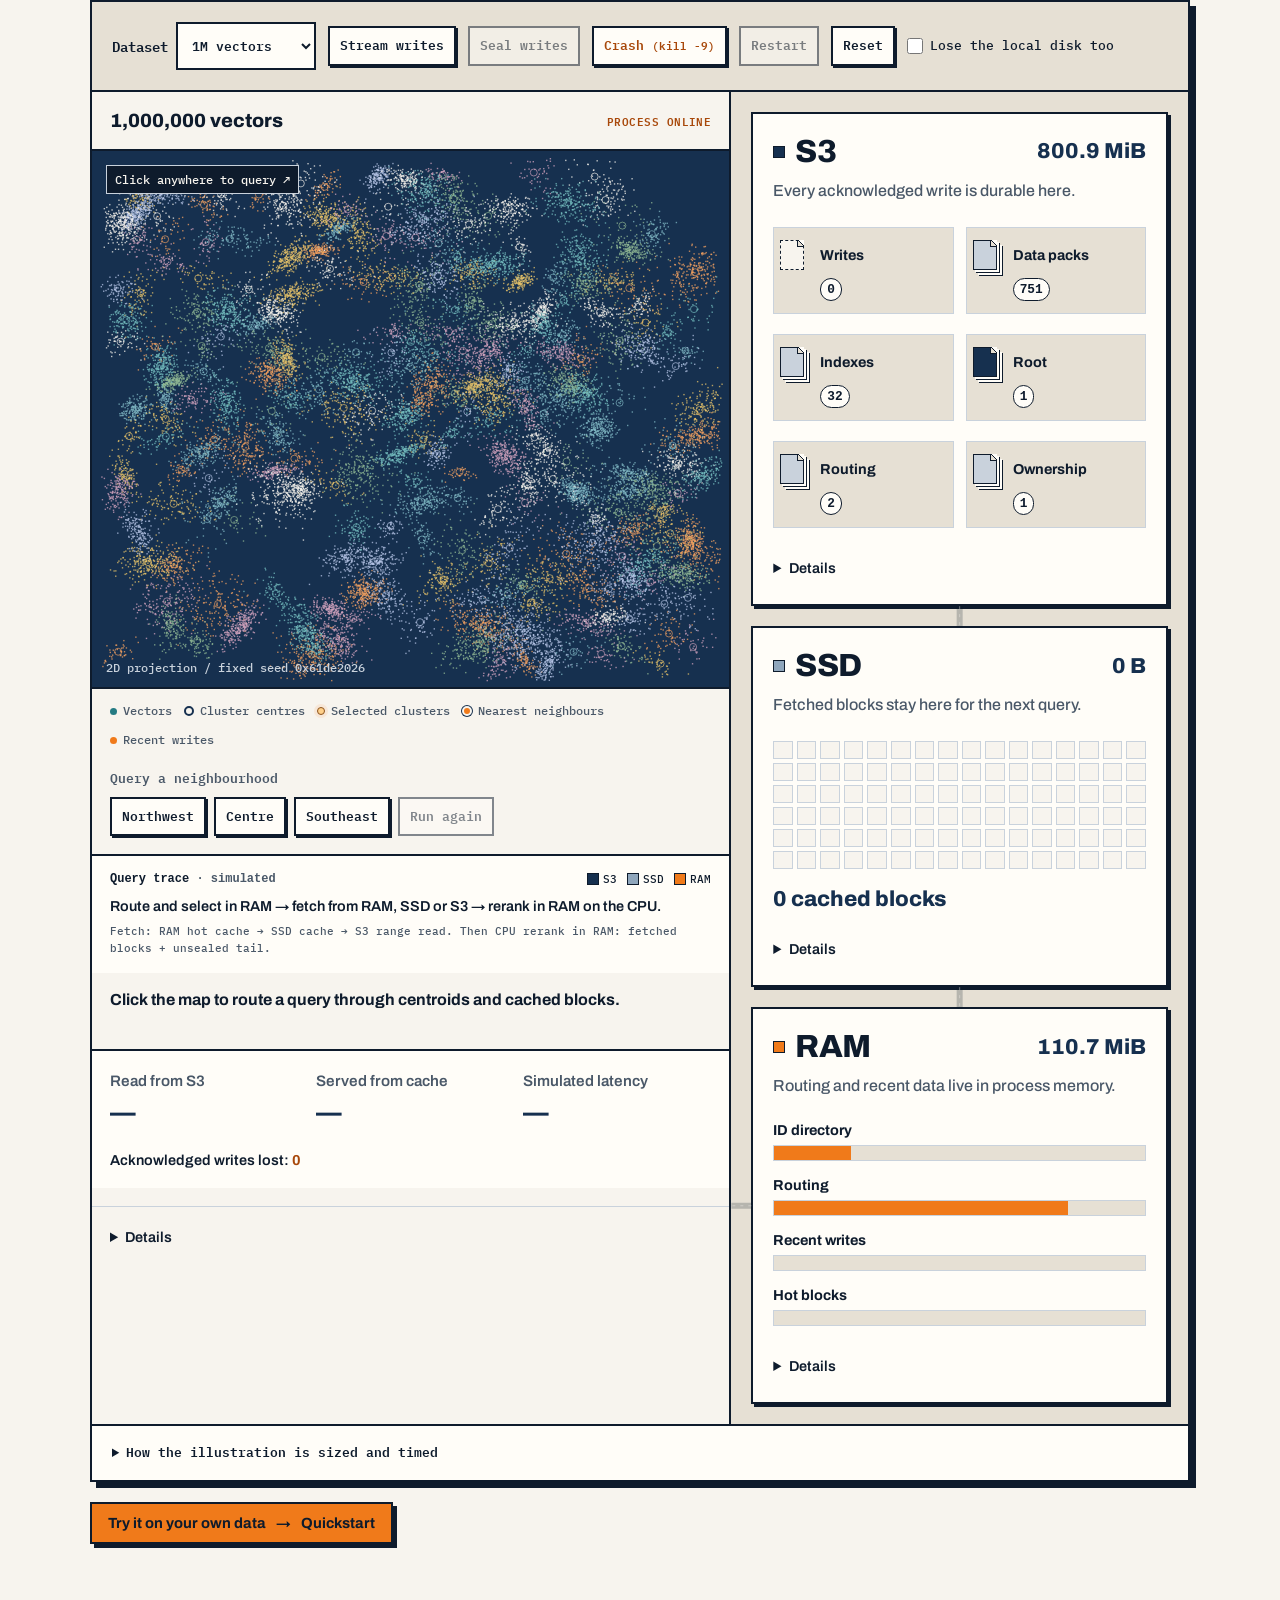
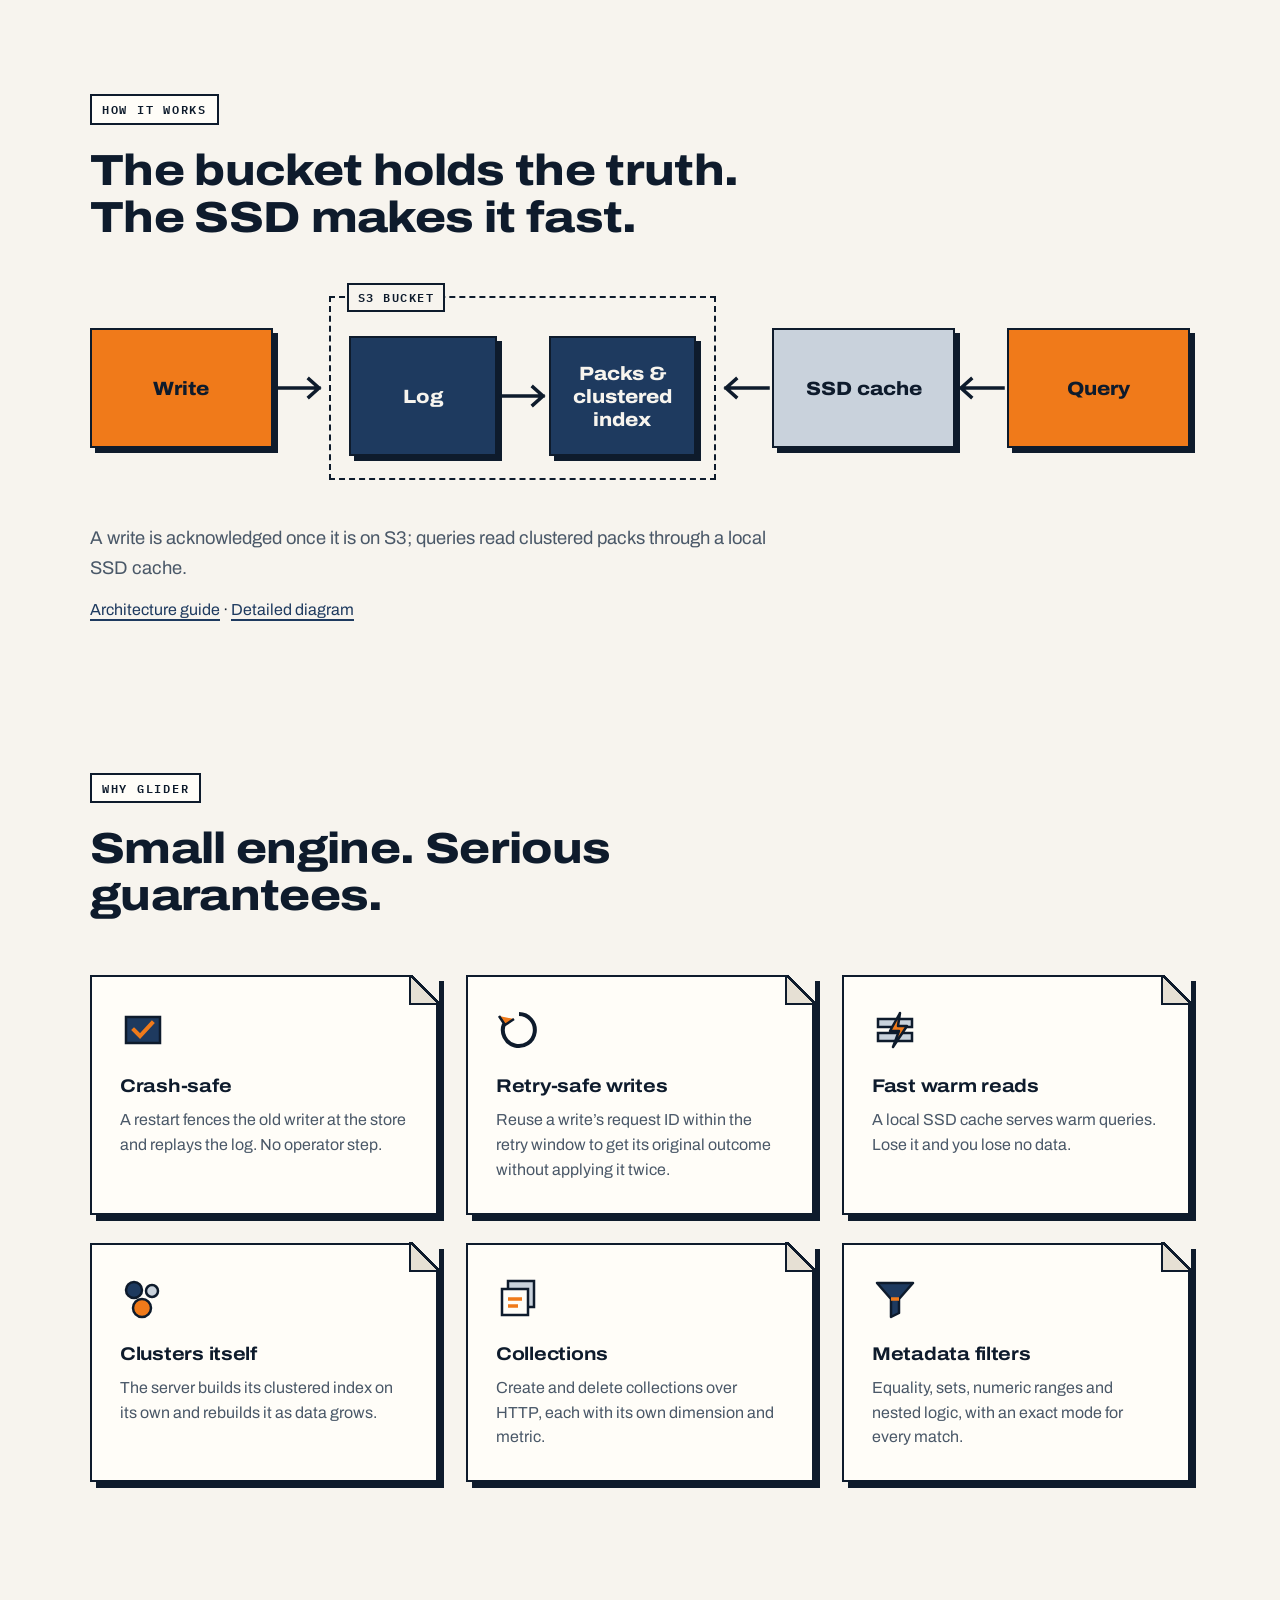
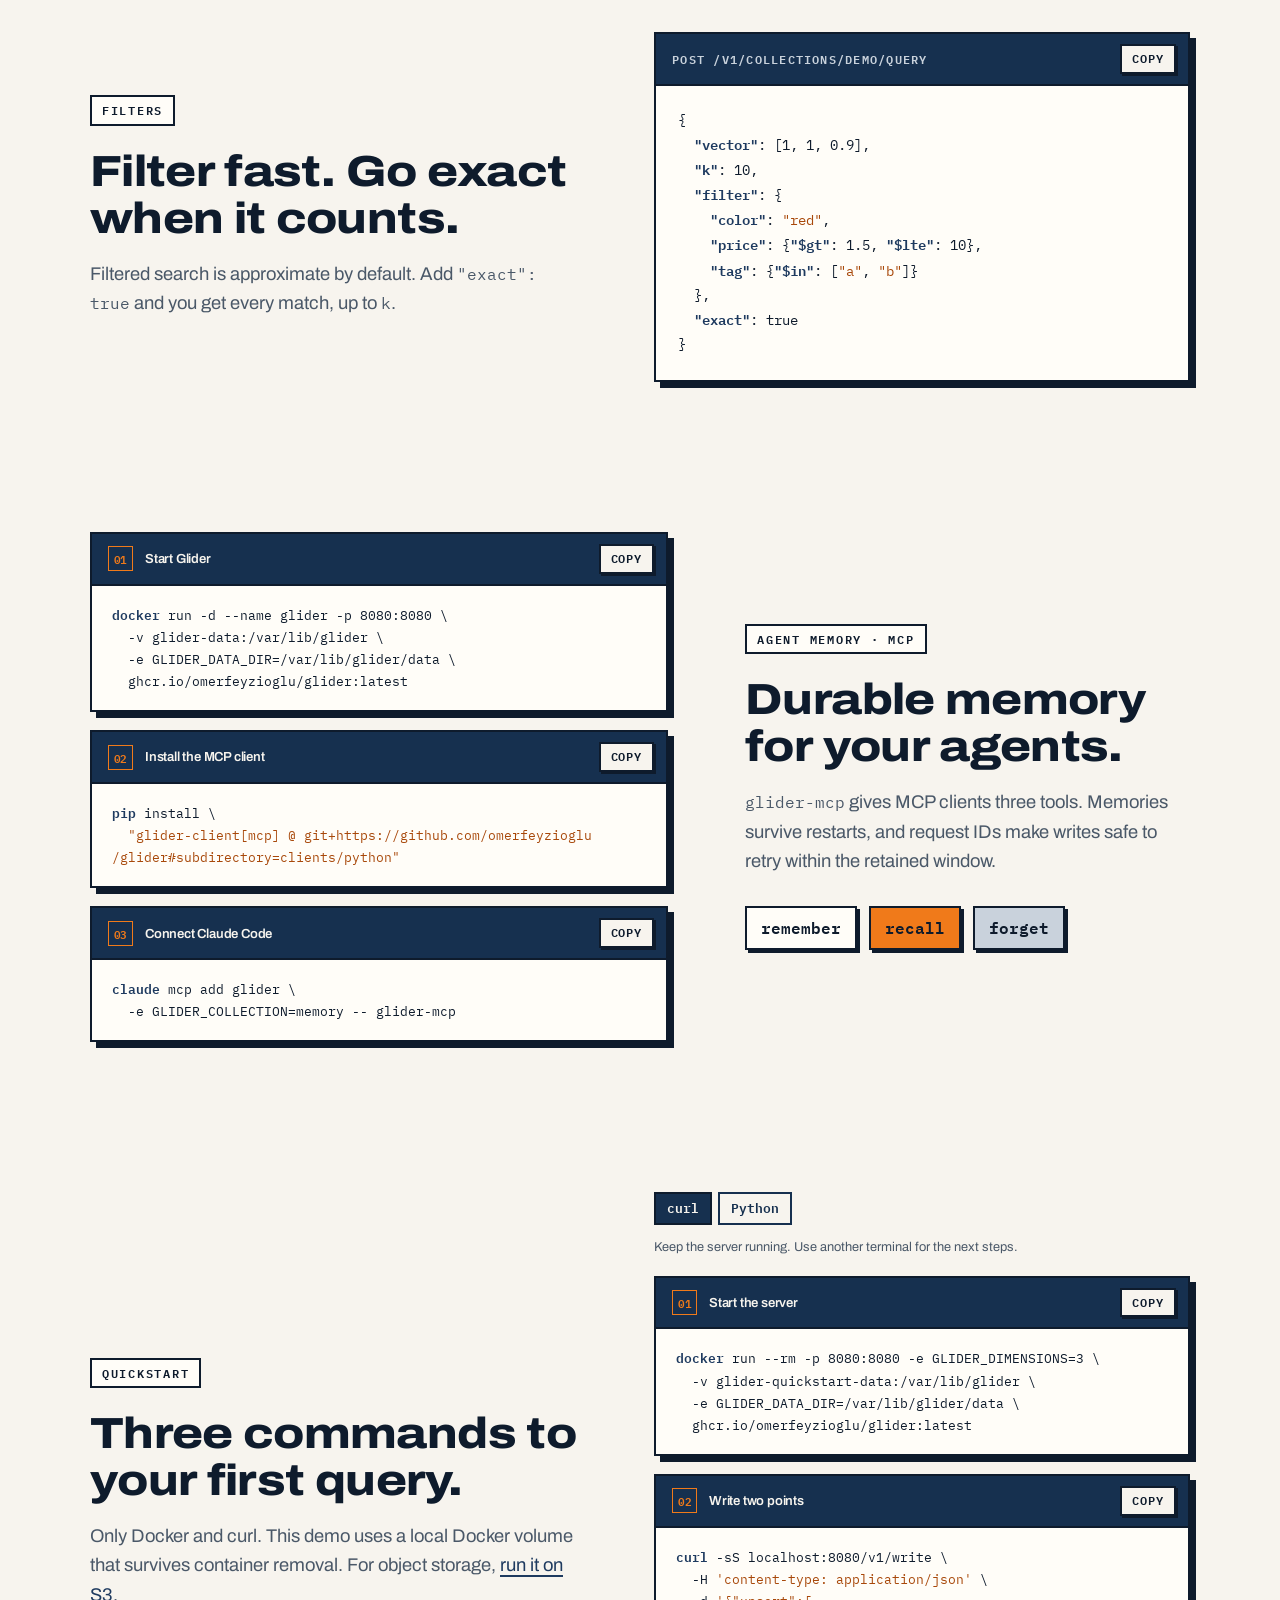
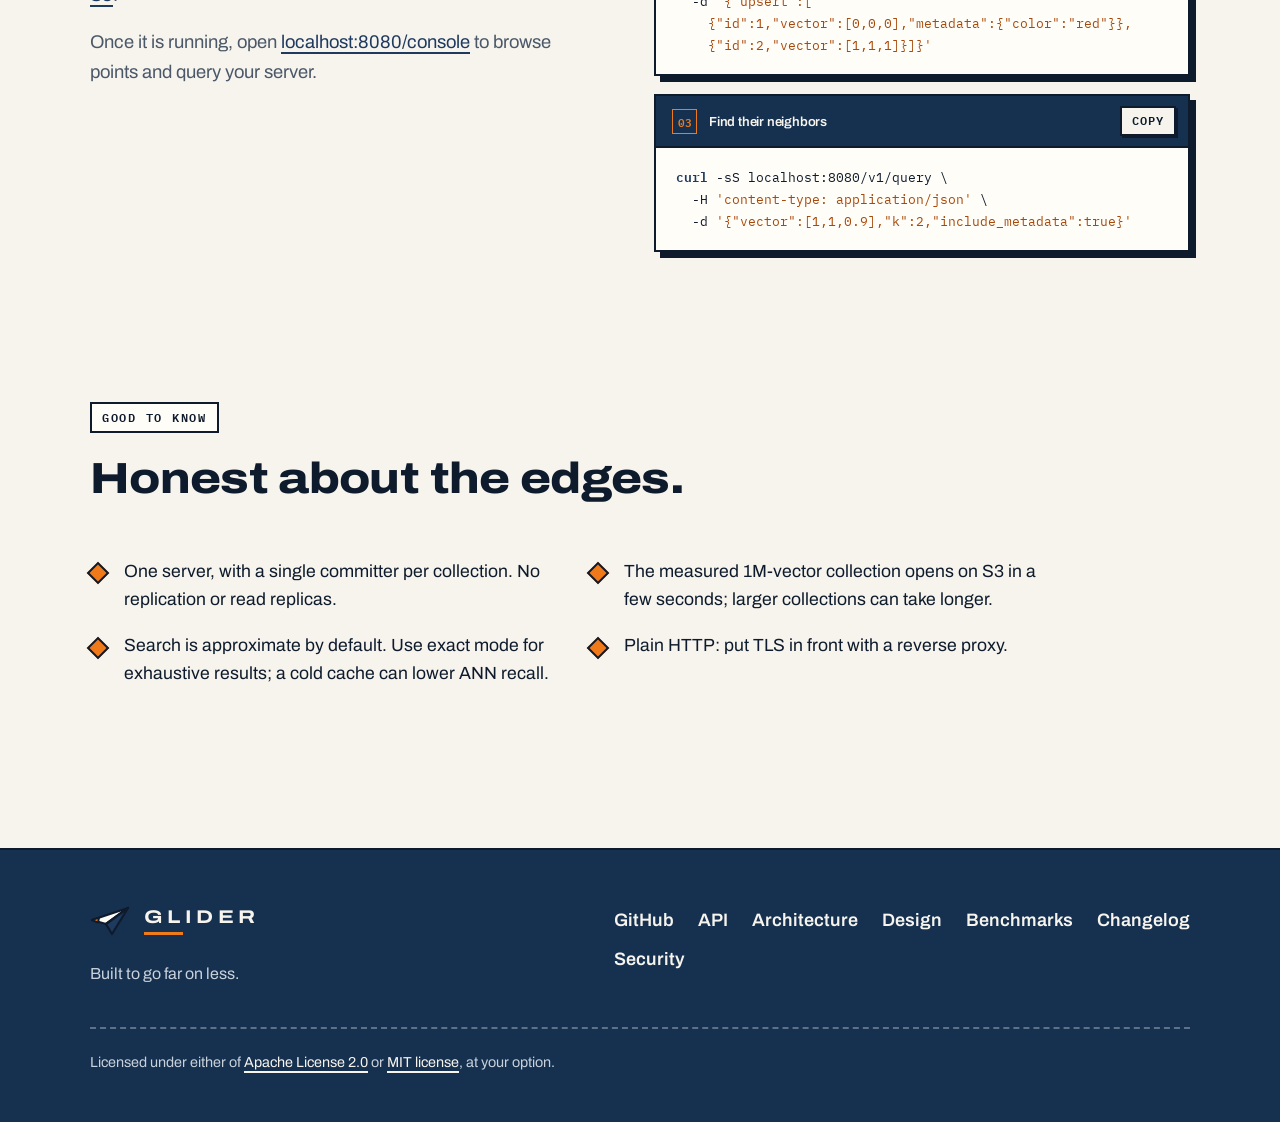
==== commit d1b82a0d: "site: clarify cluster selection with point highlights" ====
--- a/site/index.html
+++ b/site/index.html
@@ -317,7 +317,7 @@
             <span class="sim-map-axis">2D projection / fixed seed 0x61de2026</span>
             <div class="sim-offline" id="sim-offline" hidden><strong>Process killed.</strong><span>The dots are still durable in S3.</span></div>
           </div>
-          <div class="sim-map-key"><span><i class="sim-dot"></i> Vectors, coloured by cluster</span><span><i class="sim-center"></i> Centroids</span><span><i class="sim-write-dot"></i> Recent writes</span></div>
+          <div class="sim-map-key"><span><i class="sim-dot" aria-hidden="true"></i> Vectors</span><span><i class="sim-center" aria-hidden="true"></i> Cluster centres</span><span title="Highlighted vectors belong to the clusters selected for this query; bright dots mark their centres."><i class="sim-selected" aria-hidden="true"></i> <span id="sim-selected-label">Selected clusters</span></span><span><i class="sim-neighbor" aria-hidden="true"></i> Nearest neighbours</span><span><i class="sim-write-dot" aria-hidden="true"></i> Recent writes</span></div>
           <div class="sim-presets" aria-label="Preset queries"><span>Query a neighbourhood</span><button type="button" data-query="0">Northwest</button><button type="button" data-query="1">Centre</button><button type="button" data-query="2">Southeast</button><button type="button" id="sim-again" disabled>Run again</button></div>
           <div class="sim-trace">
             <div class="sim-trace-heading"><strong>Query trace <small>· simulated</small></strong><div class="sim-tier-key" aria-label="Tier colours"><span><i class="sim-tier-chip s3" aria-hidden="true"></i>S3</span><span><i class="sim-tier-chip ssd" aria-hidden="true"></i>SSD</span><span><i class="sim-tier-chip ram" aria-hidden="true"></i>RAM</span></div></div>
--- a/site/sim.css
+++ b/site/sim.css
@@ -29,6 +29,8 @@
 .sim-map-key span{display:flex;align-items:center;gap:6px}
 .sim-map-key i{display:inline-block;width:7px;height:7px;background:#257b83;border-radius:50%}
 .sim-map-key .sim-center{width:10px;height:10px;background:none;border:2px solid var(--navy)}
+.sim-map-key .sim-selected{width:8px;height:8px;background:#FFD08A;border:1px solid #8B531F;box-shadow:0 0 0 3px #F4A26128}
+.sim-map-key .sim-neighbor{width:10px;height:10px;background:var(--orange);border:2px solid var(--paper);box-shadow:0 0 0 1px var(--navy)}
 .sim-map-key .sim-write-dot{background:var(--orange)}
 .sim-presets{display:flex;gap:8px;flex-wrap:wrap;padding:4px 18px 18px;align-items:center}
 .sim-presets>span{flex-basis:100%;font:600 .8rem var(--mono);color:var(--muted)}
